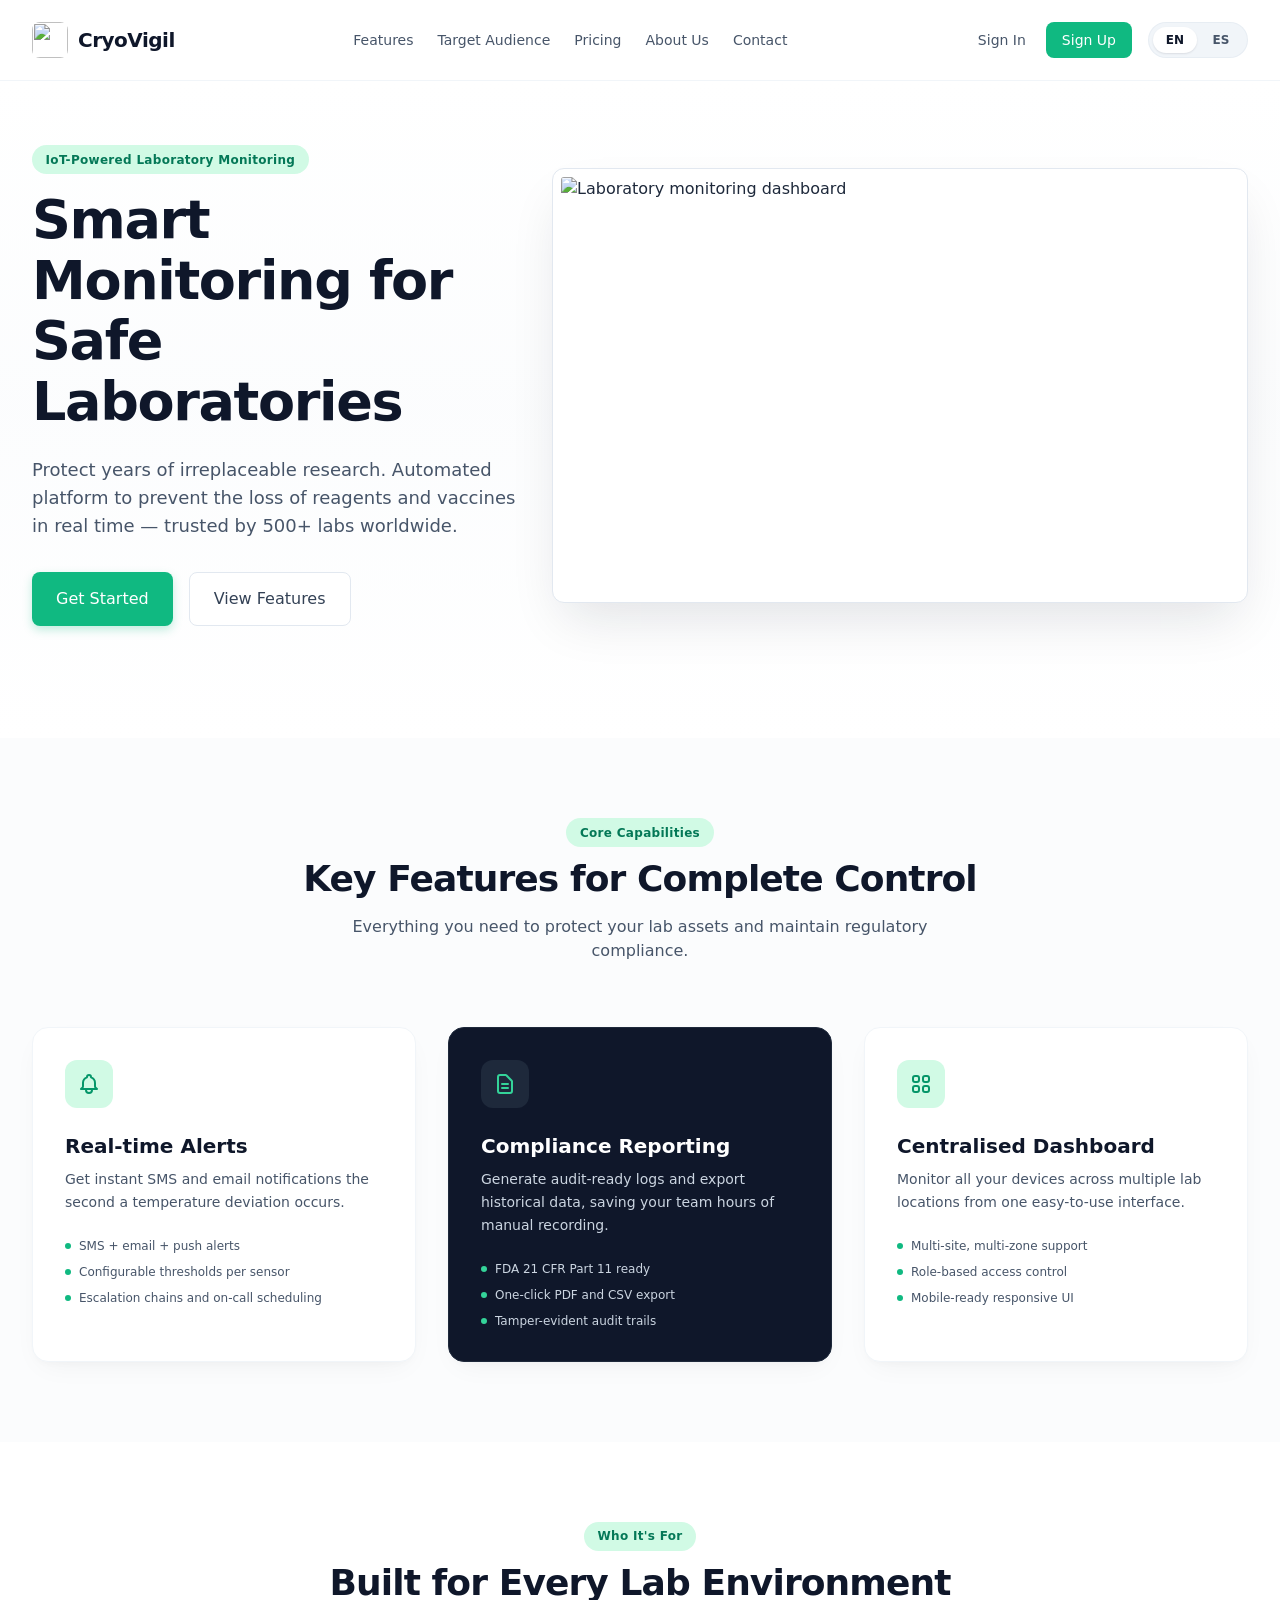
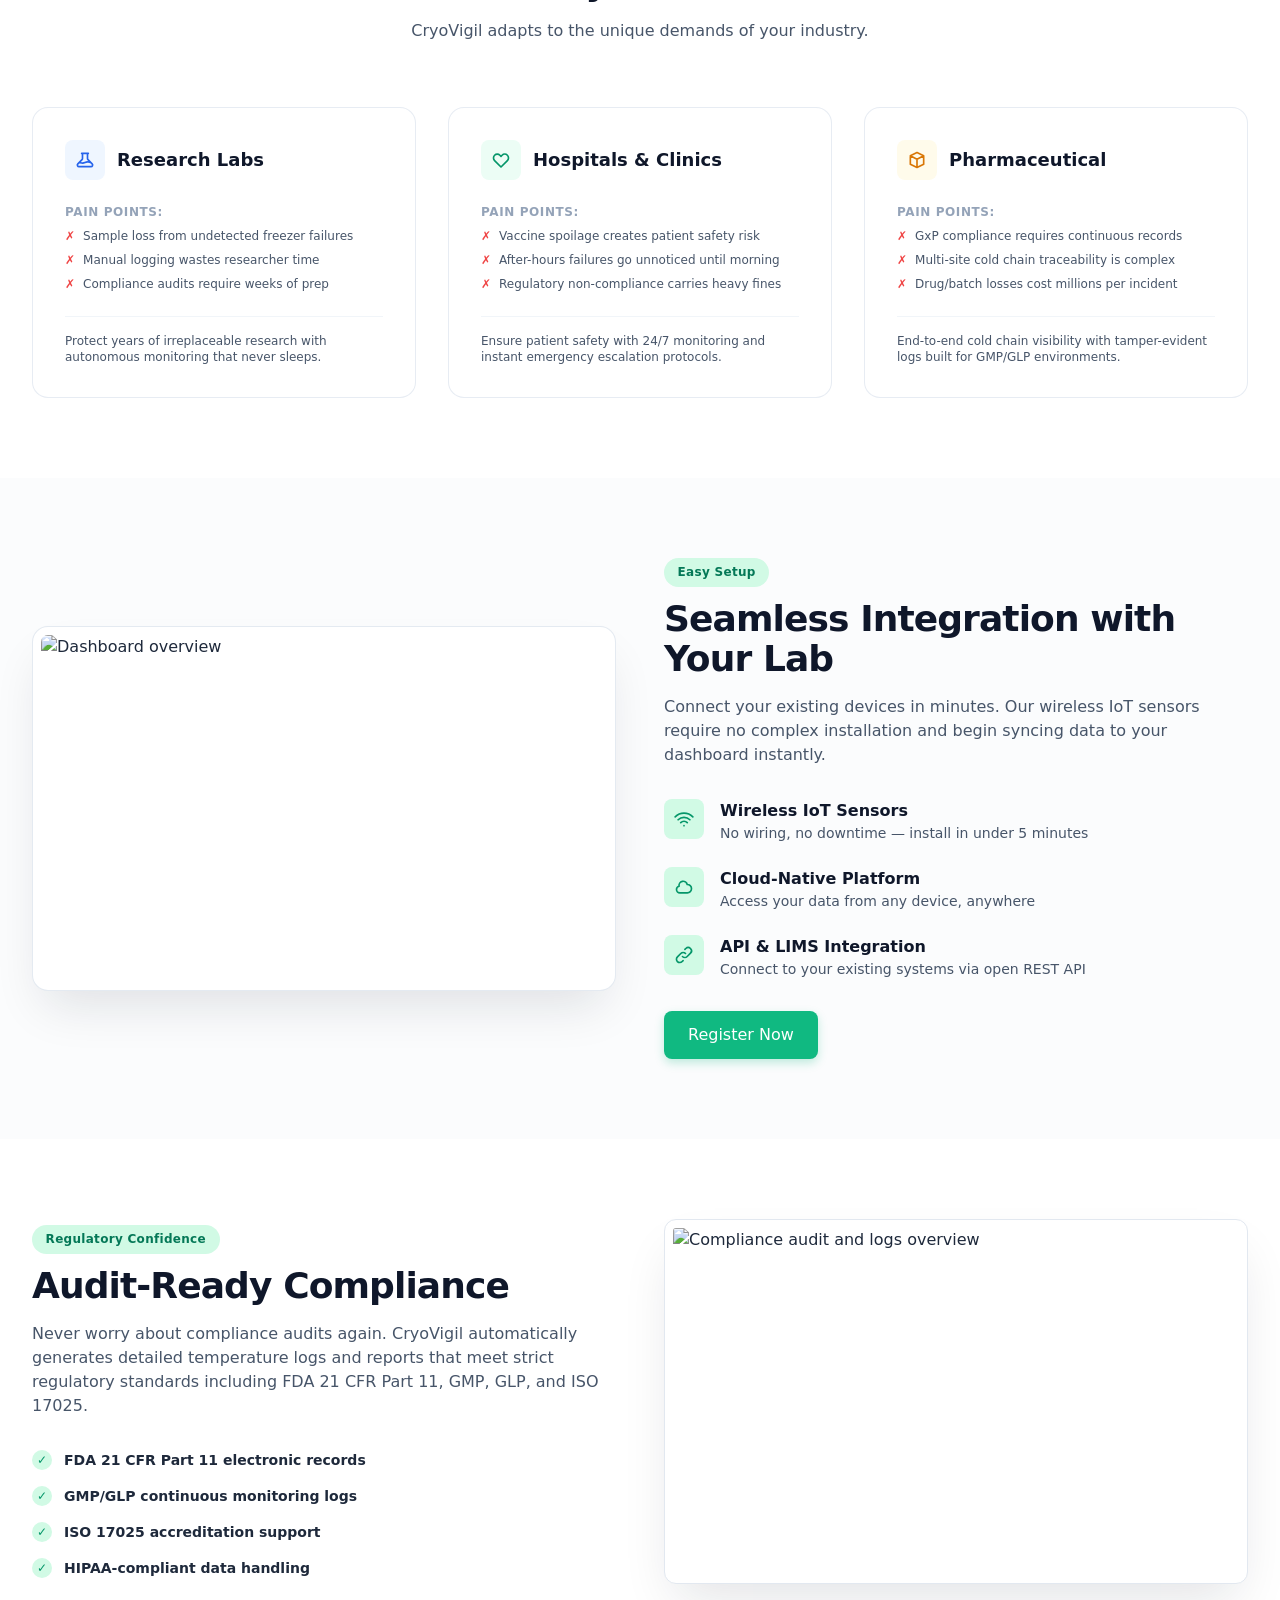
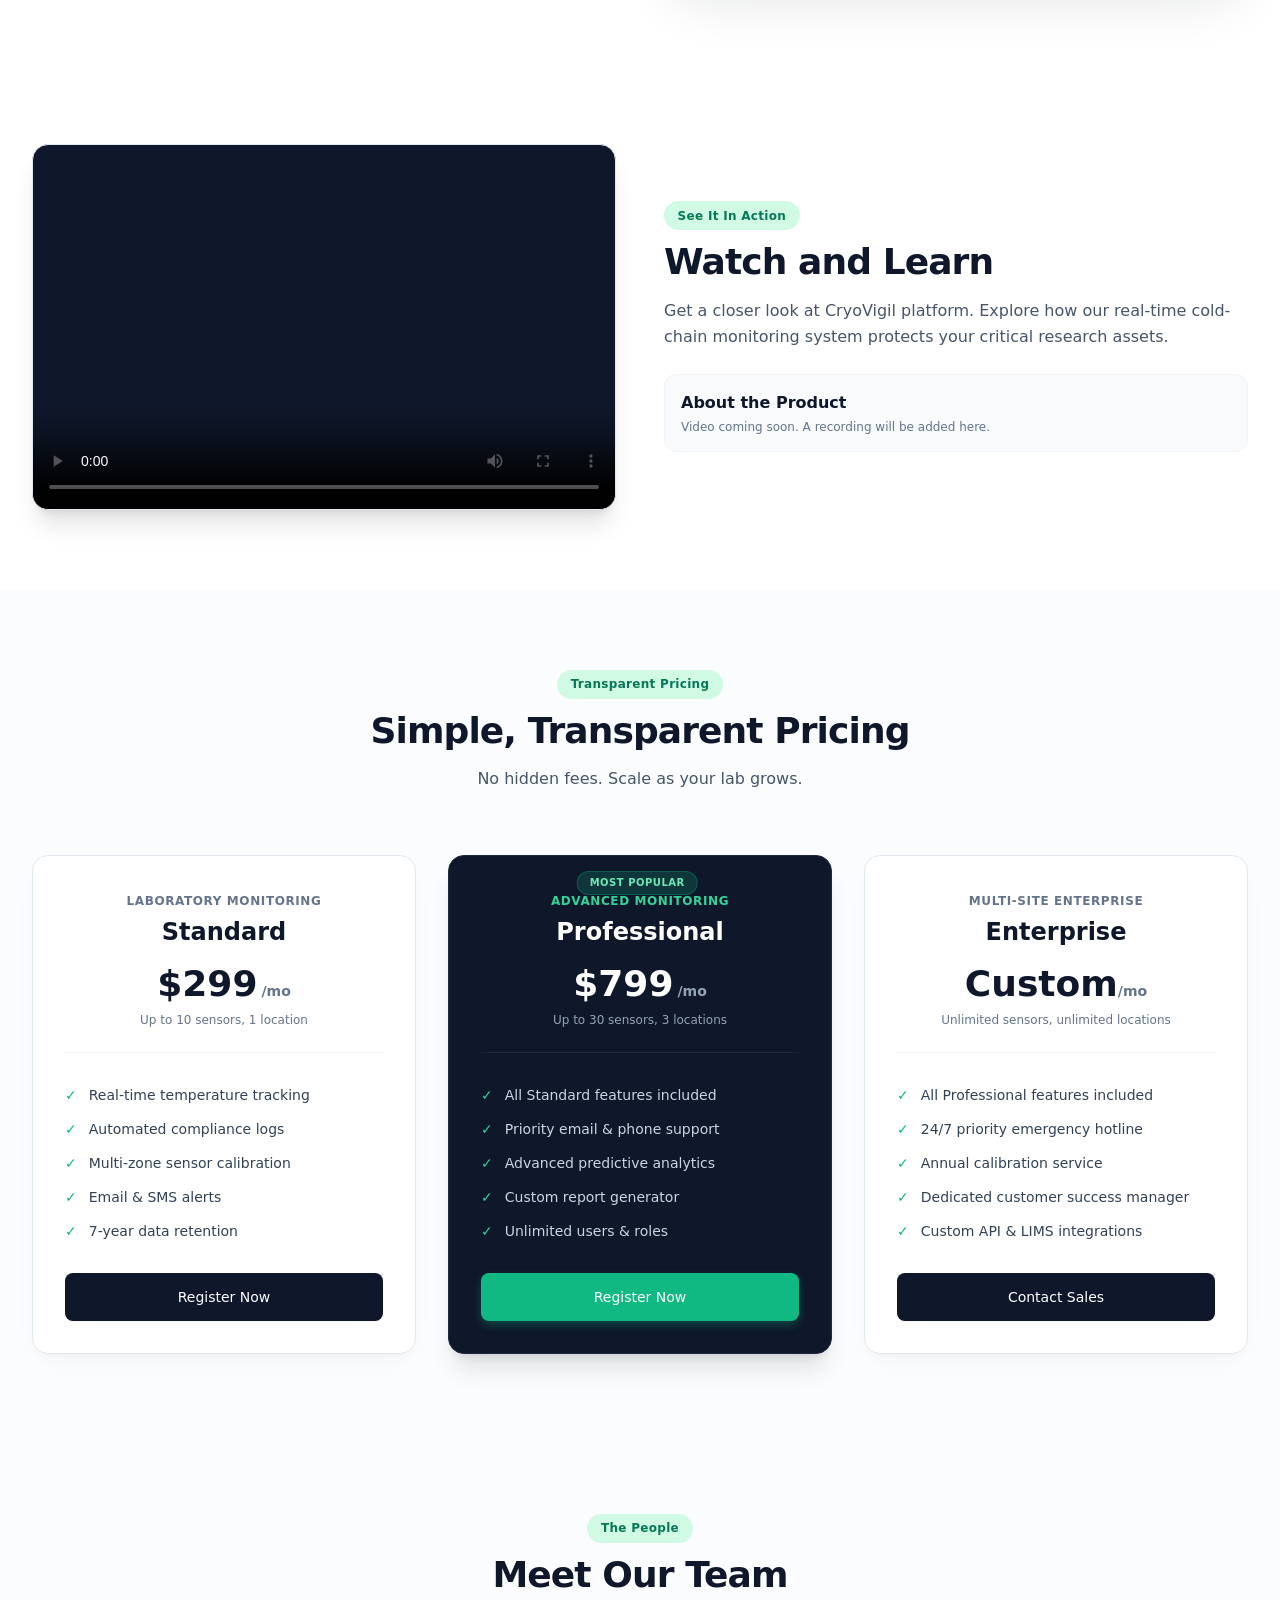
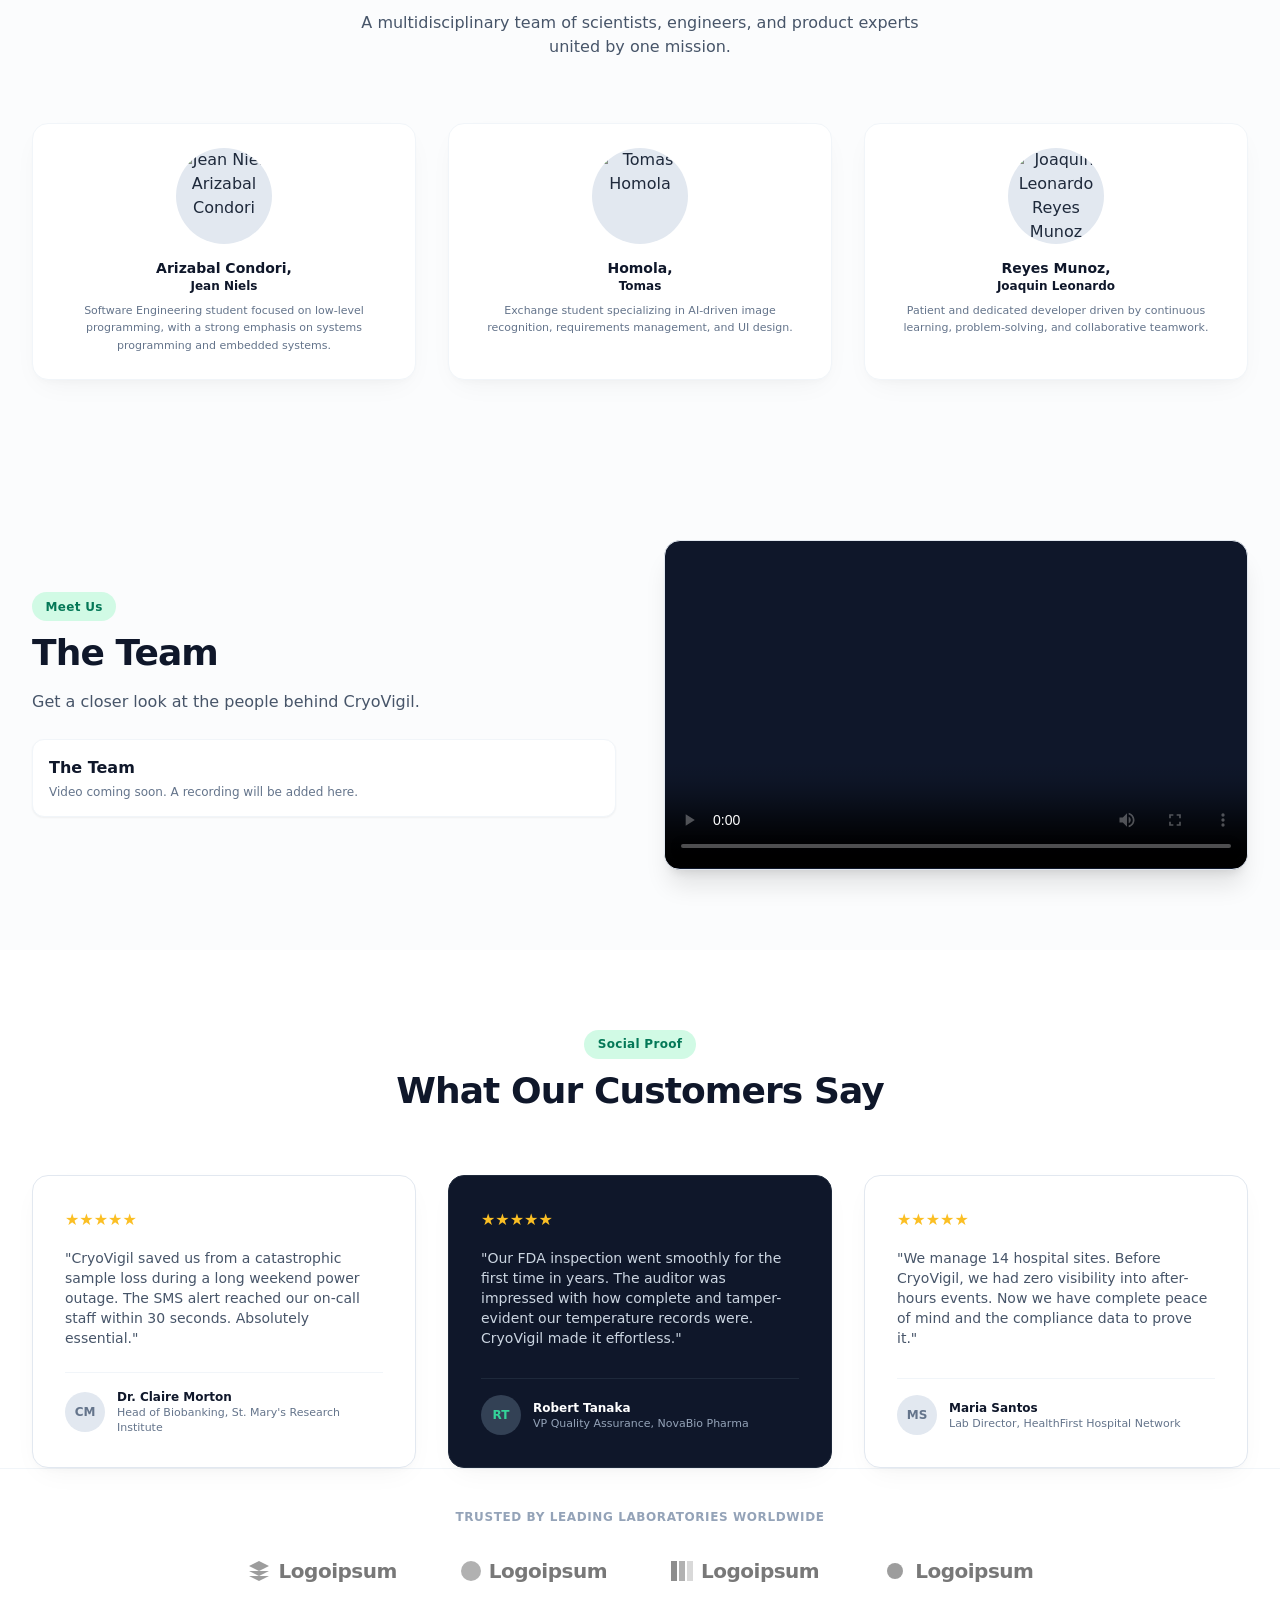
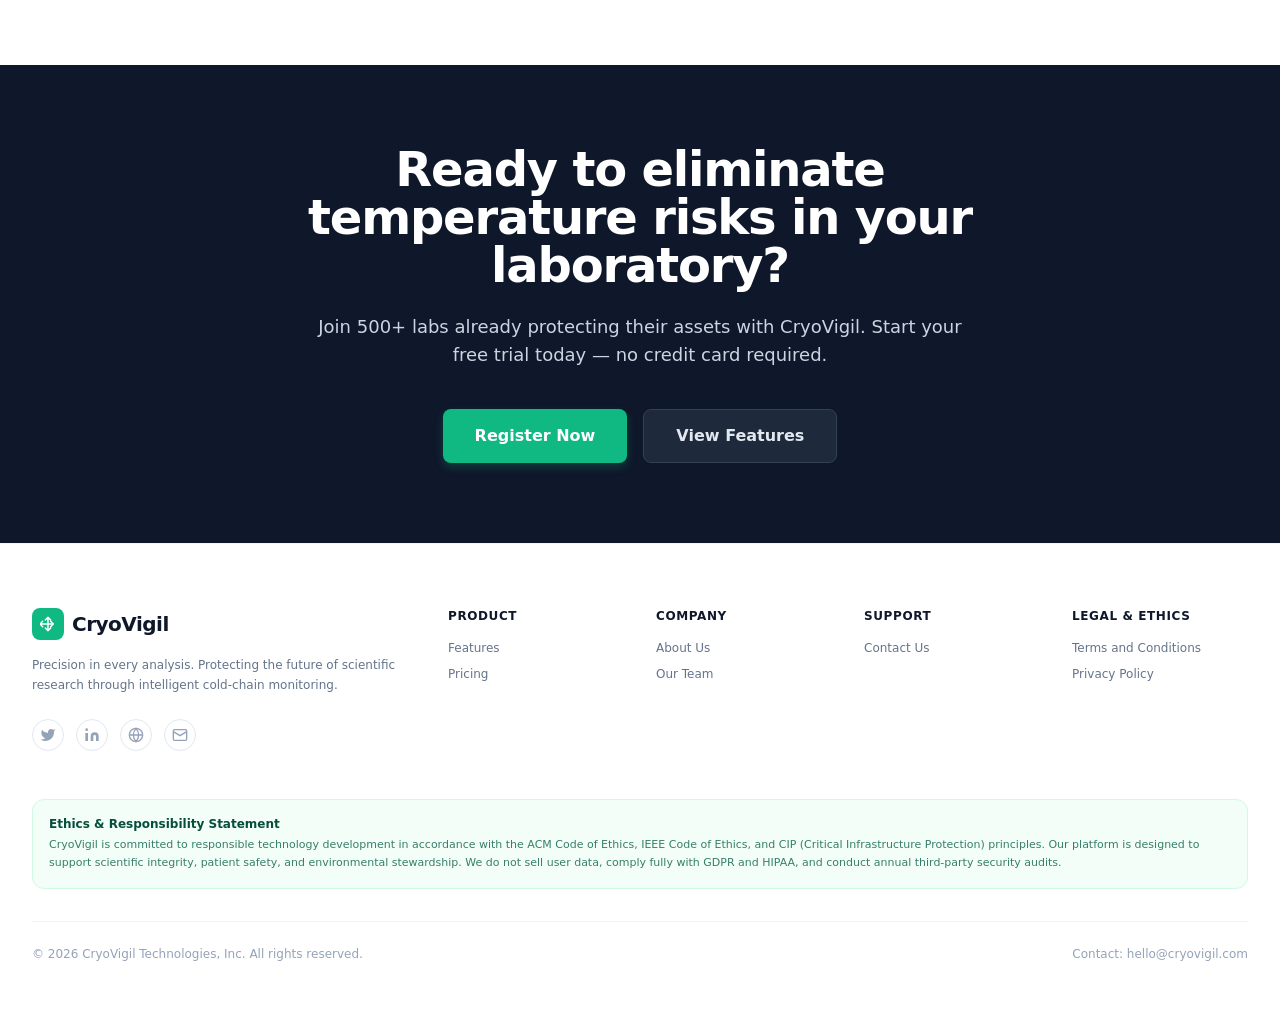
==== index.html @ 52b7f5ee "feat(ui): update sign-in and sign-up links across index, privacy, and terms pages" ====
<!doctype html>
<html lang="en-US">
  <head>
    <meta charset="utf-8" />
    <meta name="viewport" content="width=device-width, initial-scale=1" />
    <meta
      name="description"
      content="Automated platform to prevent the loss of reagents and vaccines in real time. Trusted by 500+ laboratories worldwide."
    />
    <meta
      name="keywords"
      content="laboratory monitoring, cold chain monitoring, vaccine storage, reagent monitoring, temperature alerts, laboratory compliance"
    />
    <meta name="author" content="CryoVigil" />
    <meta property="og:type" content="website" />
    <meta
      property="og:title"
      content="CryoVigil | Smart Monitoring for Safe Laboratories"
    />
    <meta
      property="og:description"
      content="Automated platform to prevent the loss of reagents and vaccines in real time. Trusted by 500+ laboratories worldwide."
    />
    <meta
      property="og:image"
      content="https://raw.githubusercontent.com/TopGlobals/landing-page/main/assets/img/logo_cryovigil.jpeg"
    />
    <meta property="og:locale" content="en_US" />
    <title>CryoVigil | Smart Monitoring for Safe Laboratories</title>
    <link rel="stylesheet" href="css/style.css?v=mobile-carousel-2" />
    <script src="js/translations.js" defer></script>
    <script src="js/main.js" defer></script>
  </head>
  <body class="flex flex-col min-h-screen text-slate-800">
    <!-- BEGIN: MainHeader -->
    <header
      class="sticky top-0 z-50 bg-white/95 backdrop-blur-md border-b border-slate-100 transition-all"
    >
      <div
        class="max-w-7xl mx-auto px-4 sm:px-6 lg:px-8 h-20 flex items-center justify-between"
      >
        <!-- Brand Logo -->
        <a
          aria-label="CryoVigil Home"
          data-i18n-aria-label="nav_logo_aria"
          class="flex items-center gap-2.5 focus:outline-none"
          href="index.html"
        >
          <img
            class="w-9 h-9 rounded-lg object-cover"
            src="assets/img/logo_cryovigil.jpeg"
            alt=""
          />
          <span class="text-xl font-bold tracking-tight text-slate-900"
            >CryoVigil</span
          >
        </a>
        <!-- Desktop Navigation Menu -->
        <nav
          class="hidden xl:flex items-center gap-6 text-sm font-medium text-slate-600"
        >
          <a
            class="hover:text-brand-600 transition-colors"
            href="#features"
            data-i18n="nav_features"
            >Features</a
          >
          <a
            class="hover:text-brand-600 transition-colors"
            href="#target-audience"
            data-i18n="nav_target_audience"
            >Target Audience</a
          >
          <a
            class="hover:text-brand-600 transition-colors"
            href="#pricing"
            data-i18n="nav_pricing"
            >Pricing</a
          >
          <a
            class="hover:text-brand-600 transition-colors"
            href="#about-us"
            data-i18n="nav_about_us"
            >About Us</a
          >
          <a
            class="hover:text-brand-600 transition-colors"
            href="#contact"
            data-i18n="nav_contact"
            >Contact</a
          >
        </nav>
        <!-- Language Toggle & CTA -->
        <div class="flex items-center gap-4">
          <div class="hidden md:flex items-center gap-2">
            <a
              class="px-3 py-2 text-sm font-medium text-slate-600 hover:text-brand-600 transition-colors"
              href="https://web-app-tst.web.app/sign-in"
              data-i18n="nav_sign_in"
              >Sign In</a
            >
            <a
              class="inline-flex items-center justify-center px-4 py-2 rounded-lg bg-brand-500 text-white text-sm font-medium hover:bg-brand-600 transition-colors"
              href="https://web-app-tst.web.app/sign-up"
              data-i18n="nav_sign_up"
              >Sign Up</a
            >
          </div>
          <!-- Language Switcher -->
          <div
            aria-label="Choose language"
            data-i18n-aria-label="nav_lang_aria"
            class="language-switcher"
            role="group"
          >
            <button
              aria-pressed="true"
              class="language-option"
              data-language="en_US"
              type="button"
            >
              EN
            </button>
            <button
              aria-pressed="false"
              class="language-option"
              data-language="es_419"
              type="button"
            >
              ES
            </button>
          </div>
          <!-- Mobile Menu Trigger -->
          <button
            aria-label="Open navigation"
            aria-controls="mobile-menu"
            aria-expanded="false"
            class="xl:hidden p-2 text-slate-600 hover:text-slate-900 focus:outline-none"
            id="mobile-menu-btn"
            type="button"
          >
            <svg
              class="w-6 h-6"
              fill="none"
              stroke="currentColor"
              viewbox="0 0 24 24"
            >
              <path
                d="M4 6h16M4 12h16M4 18h16"
                stroke-linecap="round"
                stroke-linejoin="round"
                stroke-width="2"
              ></path>
            </svg>
          </button>
        </div>
      </div>
      <!-- Mobile Dropdown Navigation -->
      <div
        class="hidden xl:hidden border-b border-slate-200 bg-white px-4 pt-2 pb-6 space-y-3"
        id="mobile-menu"
      >
        <a
          class="block py-2 text-slate-600 font-medium"
          href="#features"
          data-i18n="nav_features"
          >Features</a
        >
        <a
          class="block py-2 text-slate-600 font-medium"
          href="#target-audience"
          data-i18n="nav_target_audience"
          >Target Audience</a
        >
        <a
          class="block py-2 text-slate-600 font-medium"
          href="#pricing"
          data-i18n="nav_pricing"
          >Pricing</a
        >
        <a
          class="block py-2 text-slate-600 font-medium"
          href="#about-us"
          data-i18n="nav_about_us"
          >About Us</a
        >
        <a
          class="block py-2 text-slate-600 font-medium"
          href="#contact"
          data-i18n="nav_contact"
          >Contact</a
        >
        <div class="flex gap-3 border-t border-slate-100 pt-4">
          <a
            class="flex-1 text-center py-2 rounded-lg border border-slate-200 text-slate-700 font-medium"
            href="https://web-app-tst.web.app/sign-in"
            data-i18n="nav_sign_in"
            >Sign In</a
          >
          <a
            class="flex-1 text-center py-2 rounded-lg bg-brand-500 text-white font-medium"
            href="https://web-app-tst.web.app/sign-up"
            data-i18n="nav_sign_up"
            >Sign Up</a
          >
        </div>
      </div>
    </header>
    <!-- END: MainHeader -->
    <main class="flex-grow">
      <!-- BEGIN: HeroSection -->
      <section
        class="pt-12 pb-20 lg:pt-16 lg:pb-28 overflow-hidden bg-gradient-to-b from-white via-slate-50/50 to-white"
        data-purpose="hero-section"
      >
        <div class="max-w-7xl mx-auto px-4 sm:px-6 lg:px-8">
          <div
            class="grid grid-cols-1 lg:grid-cols-12 gap-12 lg:gap-8 items-center"
          >
            <!-- Hero Text Content -->
            <div class="lg:col-span-5 text-left">
              <div class="inline-block mb-4">
                <span class="badge-pill" data-i18n="hero_badge"
                  >IoT-Powered Laboratory Monitoring</span
                >
              </div>
              <h1
                class="text-4xl sm:text-5xl lg:text-[54px] font-extrabold text-slate-900 tracking-tight leading-[1.12] mb-6"
                data-i18n="hero_title"
              >
                Smart Monitoring for Safe Laboratories
              </h1>
              <p
                class="text-base sm:text-lg text-slate-600 mb-8 max-w-lg leading-relaxed"
                data-i18n="hero_description"
              >
                Protect years of irreplaceable research. Automated platform to prevent the loss of reagents and vaccines in real time
                — trusted by 500+ labs worldwide.
              </p>
              <div class="flex flex-col sm:flex-row gap-4">
                <a
                  class="inline-flex justify-center items-center px-6 py-3.5 rounded-lg bg-brand-500 text-white font-medium hover:bg-brand-600 transition-colors shadow-sm shadow-brand-500/25"
                  href="https://web-app-tst.web.app"
                  data-i18n="hero_cta_explore"
                >
                  Get Started
                </a>
                <a
                  class="inline-flex justify-center items-center px-6 py-3.5 rounded-lg border border-slate-200 bg-white text-slate-700 font-medium hover:bg-slate-50 transition-colors"
                  href="#features"
                  data-i18n="hero_cta_features"
                  >View Features</a
                >
              </div>
            </div>
            <!-- Hero UI Mockup Illustration -->
            <div class="lg:col-span-7 relative">
              <img
                src="assets/img/lab_details.jpeg"
                alt="Laboratory monitoring dashboard"
                data-i18n-alt="hero_img_alt"
                class="content-visual w-full max-w-[760px] rounded-xl border border-slate-200 bg-white p-2 shadow-mockup"
              />
            </div>
            </div>
          </div>
      </section>
      <!-- END: HeroSection -->
      <!-- BEGIN: CoreCapabilitiesSection -->
      <section
        class="py-20 bg-slate-50/50 mobile-carousel-section"
        data-purpose="core-capabilities"
        id="features"
      >
        <div class="max-w-7xl mx-auto px-4 sm:px-6 lg:px-8 text-center">
          <span class="badge-pill mb-3" data-i18n="features_badge"
            >Core Capabilities</span
          >
          <h2
            class="text-3xl sm:text-4xl font-bold text-slate-900 tracking-tight mb-4"
            data-i18n="features_title"
          >
            Key Features for Complete Control
          </h2>
          <p
            class="text-slate-600 max-w-2xl mx-auto mb-16 text-sm sm:text-base mobile-section-intro"
            data-i18n="features_subtitle"
          >
            Everything you need to protect your lab assets and maintain
            regulatory compliance.
          </p>
          <p
            class="mobile-swipe-hint"
            data-i18n="features_swipe"
            data-i18n-html="true"
          >
            Swipe to explore <span aria-hidden="true">→</span>
          </p>
          <!-- Feature Cards -->
          <div
            aria-label="Key features"
            class="grid grid-cols-1 md:grid-cols-3 gap-8 text-left mobile-carousel"
            role="region"
            tabindex="0"
          >
            <!-- Feature 1: Real-time Alerts -->
            <div
              class="bg-white p-8 rounded-2xl border border-slate-100 shadow-soft hover:shadow-md transition-shadow"
            >
              <div
                class="w-12 h-12 rounded-xl bg-brand-100 flex items-center justify-center text-brand-600 mb-6"
              >
                <svg
                  class="w-6 h-6"
                  fill="none"
                  stroke="currentColor"
                  stroke-width="2"
                  viewbox="0 0 24 24"
                >
                  <path
                    d="M15 17h5l-1.405-1.405A2.032 2.032 0 0118 14.158V11a6.002 6.002 0 00-4-5.659V5a2 2 0 10-4 0v.341C7.67 6.165 6 8.388 6 11v3.159c0 .538-.214 1.055-.595 1.436L4 17h5m6 0v1a3 3 0 11-6 0v-1m6 0H9"
                    stroke-linecap="round"
                    stroke-linejoin="round"
                  ></path>
                </svg>
              </div>
              <h3
                class="text-xl font-bold text-slate-900 mb-2"
                data-i18n="features_card1_title"
              >
                Real-time Alerts
              </h3>
              <p
                class="text-slate-600 text-sm leading-relaxed mb-6"
                data-i18n="features_card1_desc"
              >
                Get instant SMS and email notifications the second a temperature
                deviation occurs.
              </p>
              <ul class="space-y-2.5 text-xs text-slate-600 font-medium">
                <li class="flex items-center gap-2">
                  <span class="w-1.5 h-1.5 rounded-full bg-brand-500"></span>
                  <span data-i18n="features_card1_item1"
                    >SMS + email + push alerts</span
                  >
                </li>
                <li class="flex items-center gap-2">
                  <span class="w-1.5 h-1.5 rounded-full bg-brand-500"></span>
                  <span data-i18n="features_card1_item2"
                    >Configurable thresholds per sensor</span
                  >
                </li>
                <li class="flex items-center gap-2">
                  <span class="w-1.5 h-1.5 rounded-full bg-brand-500"></span>
                  <span data-i18n="features_card1_item3"
                    >Escalation chains and on-call scheduling</span
                  >
                </li>
              </ul>
            </div>
            <!-- Feature 2: Compliance Reporting -->
            <div
              class="bg-navy-900 text-white p-8 rounded-2xl border border-navy-800 shadow-soft relative overflow-hidden"
            >
              <div
                class="w-12 h-12 rounded-xl bg-slate-800 text-brand-400 flex items-center justify-center mb-6"
              >
                <svg
                  class="w-6 h-6"
                  fill="none"
                  stroke="currentColor"
                  stroke-width="2"
                  viewbox="0 0 24 24"
                >
                  <path
                    d="M9 12h6m-6 4h6m2 5H7a2 2 0 01-2-2V5a2 2 0 012-2h5.586a1 1 0 01.707.293l5.414 5.414a1 1 0 01.293.707V19a2 2 0 01-2 2z"
                    stroke-linecap="round"
                    stroke-linejoin="round"
                  ></path>
                </svg>
              </div>
              <h3
                class="text-xl font-bold mb-2"
                data-i18n="features_card2_title"
              >
                Compliance Reporting
              </h3>
              <p
                class="text-slate-300 text-sm leading-relaxed mb-6"
                data-i18n="features_card2_desc"
              >
                Generate audit-ready logs and export historical data, saving
                your team hours of manual recording.
              </p>
              <ul class="space-y-2.5 text-xs text-slate-300 font-medium">
                <li class="flex items-center gap-2">
                  <span class="w-1.5 h-1.5 rounded-full bg-brand-400"></span>
                  <span data-i18n="features_card2_item1"
                    >FDA 21 CFR Part 11 ready</span
                  >
                </li>
                <li class="flex items-center gap-2">
                  <span class="w-1.5 h-1.5 rounded-full bg-brand-400"></span>
                  <span data-i18n="features_card2_item2"
                    >One-click PDF and CSV export</span
                  >
                </li>
                <li class="flex items-center gap-2">
                  <span class="w-1.5 h-1.5 rounded-full bg-brand-400"></span>
                  <span data-i18n="features_card2_item3"
                    >Tamper-evident audit trails</span
                  >
                </li>
              </ul>
            </div>
            <!-- Feature 3: Centralised Dashboard -->
            <div
              class="bg-white p-8 rounded-2xl border border-slate-100 shadow-soft hover:shadow-md transition-shadow"
            >
              <div
                class="w-12 h-12 rounded-xl bg-brand-100 flex items-center justify-center text-brand-600 mb-6"
              >
                <svg
                  class="w-6 h-6"
                  fill="none"
                  stroke="currentColor"
                  stroke-width="2"
                  viewbox="0 0 24 24"
                >
                  <path
                    d="M4 6a2 2 0 012-2h2a2 2 0 012 2v2a2 2 0 01-2 2H6a2 2 0 01-2-2V6zM14 6a2 2 0 012-2h2a2 2 0 012 2v2a2 2 0 01-2 2h-2a2 2 0 01-2-2V6zM4 16a2 2 0 012-2h2a2 2 0 012 2v2a2 2 0 01-2 2H6a2 2 0 01-2-2v-2zM14 16a2 2 0 012-2h2a2 2 0 012 2v2a2 2 0 01-2 2h-2a2 2 0 01-2-2v-2z"
                    stroke-linecap="round"
                    stroke-linejoin="round"
                  ></path>
                </svg>
              </div>
              <h3
                class="text-xl font-bold text-slate-900 mb-2"
                data-i18n="features_card3_title"
              >
                Centralised Dashboard
              </h3>
              <p
                class="text-slate-600 text-sm leading-relaxed mb-6"
                data-i18n="features_card3_desc"
              >
                Monitor all your devices across multiple lab locations from one
                easy-to-use interface.
              </p>
              <ul class="space-y-2.5 text-xs text-slate-600 font-medium">
                <li class="flex items-center gap-2">
                  <span class="w-1.5 h-1.5 rounded-full bg-brand-500"></span>
                  <span data-i18n="features_card3_item1"
                    >Multi-site, multi-zone support</span
                  >
                </li>
                <li class="flex items-center gap-2">
                  <span class="w-1.5 h-1.5 rounded-full bg-brand-500"></span>
                  <span data-i18n="features_card3_item2"
                    >Role-based access control</span
                  >
                </li>
                <li class="flex items-center gap-2">
                  <span class="w-1.5 h-1.5 rounded-full bg-brand-500"></span>
                  <span data-i18n="features_card3_item3"
                    >Mobile-ready responsive UI</span
                  >
                </li>
              </ul>
            </div>
          </div>
        </div>
      </section>
      <!-- END: CoreCapabilitiesSection -->
      <!-- BEGIN: LabEnvironmentSection -->
      <section
        class="py-20 bg-white mobile-carousel-section"
        data-purpose="lab-environments"
        id="target-audience"
      >
        <div class="max-w-7xl mx-auto px-4 sm:px-6 lg:px-8 text-center">
          <span class="badge-pill mb-3" data-i18n="audience_badge"
            >Who It's For</span
          >
          <h2
            class="text-3xl sm:text-4xl font-bold text-slate-900 tracking-tight mb-4"
            data-i18n="audience_title"
          >
            Built for Every Lab Environment
          </h2>
          <p
            class="text-slate-600 max-w-xl mx-auto mb-16 text-sm sm:text-base mobile-section-intro"
            data-i18n="audience_subtitle"
          >
            CryoVigil adapts to the unique demands of your industry.
          </p>
          <p
            class="mobile-swipe-hint"
            data-i18n="audience_swipe"
            data-i18n-html="true"
          >
            Swipe to explore <span aria-hidden="true">→</span>
          </p>
          <!-- Segment Cards -->
          <div
            aria-label="Laboratory types"
            class="grid grid-cols-1 md:grid-cols-3 gap-8 text-left mobile-carousel"
            role="region"
            tabindex="0"
          >
            <!-- Environment 1: Research Labs -->
            <div
              class="p-8 rounded-2xl border border-slate-200/80 bg-white hover:border-brand-400 transition-colors"
            >
              <div class="flex items-center gap-3 mb-6">
                <div
                  class="w-10 h-10 rounded-lg bg-blue-50 text-blue-600 flex items-center justify-center"
                >
                  <svg
                    class="w-5 h-5"
                    fill="none"
                    stroke="currentColor"
                    stroke-width="2"
                    viewbox="0 0 24 24"
                  >
                    <path
                      d="M19.428 15.428a2 2 0 00-1.022-.547l-2.387-.477a6 6 0 00-3.86.517l-.318.158a6 6 0 01-3.86.517L6.05 15.21a2 2 0 00-1.806.547M8 4h8l-1 1v5.172a2 2 0 00.586 1.414l5 5c1.26 1.26.367 3.414-1.415 3.414H4.828c-1.782 0-2.674-2.154-1.414-3.414l5-5A2 2 0 009 10.172V5L8 4z"
                      stroke-linecap="round"
                      stroke-linejoin="round"
                    ></path>
                  </svg>
                </div>
                <h3
                  class="text-lg font-bold text-slate-900"
                  data-i18n="audience_card1_title"
                >
                  Research Labs
                </h3>
              </div>
              <p
                class="text-xs font-semibold uppercase text-slate-400 tracking-wider mb-2"
                data-i18n="audience_card1_pain_label"
              >
                Pain Points:
              </p>
              <ul class="space-y-2 mb-6 text-xs text-slate-600">
                <li class="flex items-start gap-2">
                  <span class="text-red-500 font-bold">✗</span>
                  <span data-i18n="audience_card1_pain1"
                    >Sample loss from undetected freezer failures</span
                  >
                </li>
                <li class="flex items-start gap-2">
                  <span class="text-red-500 font-bold">✗</span>
                  <span data-i18n="audience_card1_pain2"
                    >Manual logging wastes researcher time</span
                  >
                </li>
                <li class="flex items-start gap-2">
                  <span class="text-red-500 font-bold">✗</span>
                  <span data-i18n="audience_card1_pain3"
                    >Compliance audits require weeks of prep</span
                  >
                </li>
              </ul>
              <div
                class="pt-4 border-t border-slate-100 text-xs text-slate-600 font-medium"
                data-i18n="audience_card1_footer"
              >
                Protect years of irreplaceable research with autonomous
                monitoring that never sleeps.
              </div>
            </div>
            <!-- Environment 2: Hospitals & Clinics -->
            <div
              class="p-8 rounded-2xl border border-slate-200/80 bg-white hover:border-brand-400 transition-colors"
            >
              <div class="flex items-center gap-3 mb-6">
                <div
                  class="w-10 h-10 rounded-lg bg-emerald-50 text-emerald-600 flex items-center justify-center"
                >
                  <svg
                    class="w-5 h-5"
                    fill="none"
                    stroke="currentColor"
                    stroke-width="2"
                    viewbox="0 0 24 24"
                  >
                    <path
                      d="M4.318 6.318a4.5 4.5 0 000 6.364L12 20.364l7.682-7.682a4.5 4.5 0 00-6.364-6.364L12 7.636l-1.318-1.318a4.5 4.5 0 00-6.364 0z"
                      stroke-linecap="round"
                      stroke-linejoin="round"
                    ></path>
                  </svg>
                </div>
                <h3
                  class="text-lg font-bold text-slate-900"
                  data-i18n="audience_card2_title"
                >
                  Hospitals &amp; Clinics
                </h3>
              </div>
              <p
                class="text-xs font-semibold uppercase text-slate-400 tracking-wider mb-2"
                data-i18n="audience_card2_pain_label"
              >
                Pain Points:
              </p>
              <ul class="space-y-2 mb-6 text-xs text-slate-600">
                <li class="flex items-start gap-2">
                  <span class="text-red-500 font-bold">✗</span>
                  <span data-i18n="audience_card2_pain1"
                    >Vaccine spoilage creates patient safety risk</span
                  >
                </li>
                <li class="flex items-start gap-2">
                  <span class="text-red-500 font-bold">✗</span>
                  <span data-i18n="audience_card2_pain2"
                    >After-hours failures go unnoticed until morning</span
                  >
                </li>
                <li class="flex items-start gap-2">
                  <span class="text-red-500 font-bold">✗</span>
                  <span data-i18n="audience_card2_pain3"
                    >Regulatory non-compliance carries heavy fines</span
                  >
                </li>
              </ul>
              <div
                class="pt-4 border-t border-slate-100 text-xs text-slate-600 font-medium"
                data-i18n="audience_card2_footer"
              >
                Ensure patient safety with 24/7 monitoring and instant emergency
                escalation protocols.
              </div>
            </div>
            <!-- Environment 3: Pharmaceutical -->
            <div
              class="p-8 rounded-2xl border border-slate-200/80 bg-white hover:border-brand-400 transition-colors"
            >
              <div class="flex items-center gap-3 mb-6">
                <div
                  class="w-10 h-10 rounded-lg bg-amber-50 text-amber-600 flex items-center justify-center"
                >
                  <svg
                    class="w-5 h-5"
                    fill="none"
                    stroke="currentColor"
                    stroke-width="2"
                    viewbox="0 0 24 24"
                  >
                    <path
                      d="M20 7l-8-4-8 4m16 0l-8 4m8-4v10l-8 4m0-10L4 7m8 4v10M4 7v10l8 4"
                      stroke-linecap="round"
                      stroke-linejoin="round"
                    ></path>
                  </svg>
                </div>
                <h3
                  class="text-lg font-bold text-slate-900"
                  data-i18n="audience_card3_title"
                >
                  Pharmaceutical
                </h3>
              </div>
              <p
                class="text-xs font-semibold uppercase text-slate-400 tracking-wider mb-2"
                data-i18n="audience_card3_pain_label"
              >
                Pain Points:
              </p>
              <ul class="space-y-2 mb-6 text-xs text-slate-600">
                <li class="flex items-start gap-2">
                  <span class="text-red-500 font-bold">✗</span>
                  <span data-i18n="audience_card3_pain1"
                    >GxP compliance requires continuous records</span
                  >
                </li>
                <li class="flex items-start gap-2">
                  <span class="text-red-500 font-bold">✗</span>
                  <span data-i18n="audience_card3_pain2"
                    >Multi-site cold chain traceability is complex</span
                  >
                </li>
                <li class="flex items-start gap-2">
                  <span class="text-red-500 font-bold">✗</span>
                  <span data-i18n="audience_card3_pain3"
                    >Drug/batch losses cost millions per incident</span
                  >
                </li>
              </ul>
              <div
                class="pt-4 border-t border-slate-100 text-xs text-slate-600 font-medium"
                data-i18n="audience_card3_footer"
              >
                End-to-end cold chain visibility with tamper-evident logs built
                for GMP/GLP environments.
              </div>
            </div>
          </div>
        </div>
      </section>
      <!-- END: LabEnvironmentSection -->
      <!-- BEGIN: IntegrationSection -->
      <section
        class="py-20 bg-slate-50/50 overflow-hidden"
        data-purpose="integration-overview"
      >
        <div class="max-w-7xl mx-auto px-4 sm:px-6 lg:px-8">
          <div class="grid grid-cols-1 lg:grid-cols-12 gap-12 items-center">
            <!-- Dashboard Overview Image -->
            <div class="lg:col-span-6">
              <img
                src="assets/img/dashboard_overview.jpeg"
                alt="Dashboard overview"
                data-i18n-alt="integration_img_alt"
                class="content-visual w-full max-w-[640px] rounded-2xl border border-slate-200/90 bg-white p-2 shadow-mockup"
              />
            </div>
            <!-- Feature Description Points -->
            <div class="lg:col-span-6">
              <span class="badge-pill mb-3" data-i18n="integration_badge"
                >Easy Setup</span
              >
              <h2
                class="text-3xl sm:text-4xl font-bold text-slate-900 tracking-tight mb-4"
                data-i18n="integration_title"
              >
                Seamless Integration with Your Lab
              </h2>
              <p
                class="text-slate-600 mb-8 text-sm sm:text-base leading-relaxed"
                data-i18n="integration_description"
              >
                Connect your existing devices in minutes. Our wireless IoT
                sensors require no complex installation and begin syncing data
                to your dashboard instantly.
              </p>
              <div class="space-y-6 mb-8">
                <div class="flex items-start gap-4">
                  <div
                    class="w-10 h-10 rounded-lg bg-brand-100 text-brand-600 flex-shrink-0 flex items-center justify-center"
                  >
                    <svg
                      class="w-5 h-5"
                      fill="none"
                      stroke="currentColor"
                      stroke-width="2"
                      viewbox="0 0 24 24"
                    >
                      <path
                        d="M8.111 16.404a5.5 5.5 0 017.778 0M12 20h.01m-7.08-7.071c3.904-3.905 10.236-3.905 14.141 0M1.394 9.393c5.857-5.857 15.355-5.857 21.213 0"
                        stroke-linecap="round"
                        stroke-linejoin="round"
                      ></path>
                    </svg>
                  </div>
                  <div>
                    <h3
                      class="text-base font-bold text-slate-900"
                      data-i18n="integration_item1_title"
                    >
                      Wireless IoT Sensors
                    </h3>
                    <p
                      class="text-xs sm:text-sm text-slate-600"
                      data-i18n="integration_item1_desc"
                    >
                      No wiring, no downtime — install in under 5 minutes
                    </p>
                  </div>
                </div>
                <div class="flex items-start gap-4">
                  <div
                    class="w-10 h-10 rounded-lg bg-brand-100 text-brand-600 flex-shrink-0 flex items-center justify-center"
                  >
                    <svg
                      class="w-5 h-5"
                      fill="none"
                      stroke="currentColor"
                      stroke-width="2"
                      viewbox="0 0 24 24"
                    >
                      <path
                        d="M3 15a4 4 0 004 4h9a5 5 0 10-.1-9.999 5.002 5.002 0 00-9.78 2.096A4.001 4.001 0 003 15z"
                        stroke-linecap="round"
                        stroke-linejoin="round"
                      ></path>
                    </svg>
                  </div>
                  <div>
                    <h3
                      class="text-base font-bold text-slate-900"
                      data-i18n="integration_item2_title"
                    >
                      Cloud-Native Platform
                    </h3>
                    <p
                      class="text-xs sm:text-sm text-slate-600"
                      data-i18n="integration_item2_desc"
                    >
                      Access your data from any device, anywhere
                    </p>
                  </div>
                </div>
                <div class="flex items-start gap-4">
                  <div
                    class="w-10 h-10 rounded-lg bg-brand-100 text-brand-600 flex-shrink-0 flex items-center justify-center"
                  >
                    <svg
                      class="w-5 h-5"
                      fill="none"
                      stroke="currentColor"
                      stroke-width="2"
                      viewbox="0 0 24 24"
                    >
                      <path
                        d="M13.828 10.172a4 4 0 00-5.656 0l-4 4a4 4 0 105.656 5.656l1.102-1.101m-.758-4.899a4 4 0 005.656 0l4-4a4 4 0 00-5.656-5.656l-1.1 1.1"
                        stroke-linecap="round"
                        stroke-linejoin="round"
                      ></path>
                    </svg>
                  </div>
                  <div>
                    <h3
                      class="text-base font-bold text-slate-900"
                      data-i18n="integration_item3_title"
                    >
                      API &amp; LIMS Integration
                    </h3>
                    <p
                      class="text-xs sm:text-sm text-slate-600"
                      data-i18n="integration_item3_desc"
                    >
                      Connect to your existing systems via open REST API
                    </p>
                  </div>
                </div>
              </div>
              <a
                class="inline-flex justify-center items-center px-6 py-3 rounded-lg bg-brand-500 text-white font-medium hover:bg-brand-600 transition-colors shadow-sm shadow-brand-500/25"
                href="https://web-app-tst.web.app"
                data-i18n="integration_cta"
              >
                Register Now
              </a>
            </div>
          </div>
        </div>
      </section>
      <!-- END: IntegrationSection -->
      <!-- BEGIN: ComplianceSection -->
      <section class="py-20 bg-white" data-purpose="audit-compliance">
        <div class="max-w-7xl mx-auto px-4 sm:px-6 lg:px-8">
          <div class="grid grid-cols-1 lg:grid-cols-12 gap-12 items-center">
            <!-- Compliance Left Info -->
            <div class="lg:col-span-6">
              <span class="badge-pill mb-3" data-i18n="compliance_badge"
                >Regulatory Confidence</span
              >
              <h2
                class="text-3xl sm:text-4xl font-bold text-slate-900 tracking-tight mb-4"
                data-i18n="compliance_title"
              >
                Audit-Ready Compliance
              </h2>
              <p
                class="text-slate-600 mb-8 text-sm sm:text-base leading-relaxed"
                data-i18n="compliance_description"
              >
                Never worry about compliance audits again. CryoVigil
                automatically generates detailed temperature logs and reports
                that meet strict regulatory standards including FDA 21 CFR Part
                11, GMP, GLP, and ISO 17025.
              </p>
              <ul class="space-y-4">
                <li class="flex items-center gap-3">
                  <span
                    class="w-5 h-5 rounded-full bg-emerald-100 text-emerald-600 flex items-center justify-center text-xs font-bold"
                    >✓</span
                  >
                  <span
                    class="text-sm font-semibold text-slate-800"
                    data-i18n="compliance_item1"
                    >FDA 21 CFR Part 11 electronic records</span
                  >
                </li>
                <li class="flex items-center gap-3">
                  <span
                    class="w-5 h-5 rounded-full bg-emerald-100 text-emerald-600 flex items-center justify-center text-xs font-bold"
                    >✓</span
                  >
                  <span
                    class="text-sm font-semibold text-slate-800"
                    data-i18n="compliance_item2"
                    >GMP/GLP continuous monitoring logs</span
                  >
                </li>
                <li class="flex items-center gap-3">
                  <span
                    class="w-5 h-5 rounded-full bg-emerald-100 text-emerald-600 flex items-center justify-center text-xs font-bold"
                    >✓</span
                  >
                  <span
                    class="text-sm font-semibold text-slate-800"
                    data-i18n="compliance_item3"
                    >ISO 17025 accreditation support</span
                  >
                </li>
                <li class="flex items-center gap-3">
                  <span
                    class="w-5 h-5 rounded-full bg-emerald-100 text-emerald-600 flex items-center justify-center text-xs font-bold"
                    >✓</span
                  >
                  <span
                    class="text-sm font-semibold text-slate-800"
                    data-i18n="compliance_item4"
                    >HIPAA-compliant data handling</span
                  >
                </li>
              </ul>
            </div>
            <!-- Compliance Audit Image -->
            <div class="lg:col-span-6">
              <img
                src="assets/img/logs_image.png"
                alt="Compliance audit and logs overview"
                data-i18n-alt="compliance_img_alt"
                class="content-visual w-full max-w-[640px] rounded-xl border border-slate-200 bg-white p-2 shadow-mockup"
              />
            </div>
          </div>
        </div>
      </section>
      <!-- END: ComplianceSection -->
      <!-- BEGIN: ProductVideoSection -->
      <section
              class="py-20 bg-white"
              data-purpose="video-demonstrations"
              id="videos"
      >
        <div class="max-w-7xl mx-auto px-4 sm:px-6 lg:px-8">
          <div class="grid grid-cols-1 lg:grid-cols-12 gap-12 items-center">
            <!-- Explanatory text -->
            <div class="lg:col-span-6 text-left order-2 lg:order-2">
              <span class="badge-pill mb-3 inline-block" data-i18n="videos_badge"
              >See It In Action</span
              >
              <h2
                      class="text-3xl sm:text-4xl font-bold text-slate-900 tracking-tight mb-4"
                      data-i18n="videos_title"
              >
                Watch and Learn
              </h2>
              <p
                      class="text-slate-600 mb-6 text-base leading-relaxed"
                      data-i18n="videos_subtitle"
              >
                Get a closer look at CryoVigil platform. Explore how our real-time cold-chain monitoring system protects your critical research assets.
              </p>
              <div class="p-4 rounded-xl bg-slate-50 border border-slate-100">
                <h3
                        class="text-base font-bold text-slate-900 mb-1"
                        data-i18n="videos_card1_title"
                >
                  About the Product
                </h3>
                <p
                        class="text-xs text-slate-500"
                        data-i18n="videos_unavailable"
                >
                  Video coming soon. A recording will be added here.
                </p>
              </div>
            </div>

            <!-- Video -->
            <div class="lg:col-span-6 order-1 lg:order-1">
              <div
                      class="rounded-2xl overflow-hidden border border-slate-200 bg-slate-900 shadow-xl"
              >
                <video
                        class="content-visual w-full object-cover"
                        controls
                        preload="none"
                        poster="assets/img/dashboard_overview.jpeg"
                        aria-label="CryoVigil product video player"
                        data-i18n-aria-label="video_product_aria"
                ></video>
              </div>
            </div>
          </div>
        </div>
      </section>
      <!-- END: ProductVideoSection -->
      <!-- BEGIN: PricingSection -->
      <section
              class="py-20 bg-slate-50/50 mobile-carousel-section"
              data-purpose="pricing-plans"
              id="pricing"
      >
        <div class="max-w-7xl mx-auto px-4 sm:px-6 lg:px-8 text-center">
          <span class="badge-pill mb-3" data-i18n="pricing_badge"
          >Transparent Pricing</span
          >
          <h2
                  class="text-3xl sm:text-4xl font-bold text-slate-900 tracking-tight mb-4"
                  data-i18n="pricing_title"
          >
            Simple, Transparent Pricing
          </h2>
          <p
                  class="text-slate-600 max-w-xl mx-auto mb-16 text-sm sm:text-base mobile-section-intro"
                  data-i18n="pricing_subtitle"
          >
            No hidden fees. Scale as your lab grows.
          </p>
          <p
                  class="mobile-swipe-hint"
                  data-i18n="pricing_swipe"
                  data-i18n-html="true"
          >
            Swipe to compare plans <span aria-hidden="true">→</span>
          </p>
          <!-- Pricing Cards Container (3 columnas) -->
          <div
                  aria-label="Pricing plans"
                  class="grid grid-cols-1 md:grid-cols-3 gap-8 max-w-6xl mx-auto text-left mobile-carousel"
                  role="region"
                  tabindex="0"
          >
            <!-- 1. Standard Plan -->
            <div
                    class="bg-white p-8 rounded-2xl border border-slate-200 shadow-soft flex flex-col justify-between"
            >
              <div>
                <div class="text-center pb-6 border-b border-slate-100">
                  <span
                          class="text-xs font-semibold text-slate-500 uppercase tracking-wider"
                          data-i18n="pricing_plan1_category"
                  >Laboratory Monitoring</span
                  >
                  <h3
                          class="text-2xl font-bold text-slate-900 mt-1 mb-4"
                          data-i18n="pricing_plan1_title"
                  >
                    Standard
                  </h3>
                  <div class="flex items-baseline justify-center gap-1">
                    <span
                      class="text-4xl font-extrabold text-slate-900"
                      data-i18n="pricing_plan1_price"
                    >$299</span
                    >
                    <span
                            class="text-sm font-semibold text-slate-500"
                            data-i18n="pricing_plan1_period"
                    >/mo</span
                    >
                  </div>
                  <p
                          class="text-xs text-slate-500 mt-2"
                          data-i18n="pricing_plan1_subtext"
                  >
                    Up to 10 sensors, 1 location
                  </p>
                </div>
                <ul class="space-y-3.5 my-8 text-xs sm:text-sm text-slate-700">
                  <li class="flex items-center gap-3">
                    <span class="text-emerald-500 font-bold">✓</span>
                    <span data-i18n="pricing_plan1_item1"
                    >Real-time temperature tracking</span
                    >
                  </li>
                  <li class="flex items-center gap-3">
                    <span class="text-emerald-500 font-bold">✓</span>
                    <span data-i18n="pricing_plan1_item2"
                    >Automated compliance logs</span
                    >
                  </li>
                  <li class="flex items-center gap-3">
                    <span class="text-emerald-500 font-bold">✓</span>
                    <span data-i18n="pricing_plan1_item3"
                    >Multi-zone sensor calibration</span
                    >
                  </li>
                  <li class="flex items-center gap-3">
                    <span class="text-emerald-500 font-bold">✓</span>
                    <span data-i18n="pricing_plan1_item4"
                    >Email &amp; SMS alerts</span
                    >
                  </li>
                  <li class="flex items-center gap-3">
                    <span class="text-emerald-500 font-bold">✓</span>
                    <span data-i18n="pricing_plan1_item5"
                    >7-year data retention</span
                    >
                  </li>
                </ul>
              </div>
              <a
                      class="w-full py-3.5 rounded-lg bg-slate-900 hover:bg-slate-800 text-white font-medium text-sm transition-colors shadow-sm text-center"
                      href="https://web-app-tst.web.app/subscribe/standard"
                      data-i18n="pricing_plan1_cta"
              >
                Register Now
              </a>
            </div>

            <!-- 2. Professional Plan (PLAN INTERMEDIO) -->
            <div
                    class="pricing-card-popular bg-navy-900 text-white p-8 rounded-2xl border border-navy-800 shadow-xl flex flex-col justify-between relative overflow-hidden"
            >
              <div class="pricing-badge-wrap">
                <span
                        class="pricing-badge px-3 py-1 rounded-full text-[10px] font-bold bg-brand-500/20 text-brand-300 border border-brand-500/30 tracking-wider uppercase"
                        data-i18n="pricing_plan2_badge"
                >
                  Most Popular
                </span>
              </div>
              <div>
                <div class="text-center pb-6 border-b border-navy-800">
                  <span
                          class="text-xs font-semibold text-brand-400 uppercase tracking-wider"
                          data-i18n="pricing_plan2_category"
                  >Advanced Monitoring</span
                  >
                  <h3
                          class="text-2xl font-bold mt-1 mb-4"
                          data-i18n="pricing_plan2_title"
                  >
                    Professional
                  </h3>
                  <div class="flex items-baseline justify-center gap-1">
                    <span
                      class="text-4xl font-extrabold text-white"
                      data-i18n="pricing_plan2_price"
                    >$799</span>
                    <span
                            class="text-sm font-semibold text-slate-400"
                            data-i18n="pricing_plan2_period"
                    >/mo</span
                    >
                  </div>
                  <p
                          class="text-xs text-slate-400 mt-2"
                          data-i18n="pricing_plan2_subtext"
                  >
                    Up to 30 sensors, 3 locations
                  </p>
                </div>
                <ul class="space-y-3.5 my-8 text-xs sm:text-sm text-slate-300">
                  <li class="flex items-center gap-3">
                    <span class="text-brand-400 font-bold">✓</span>
                    <span data-i18n="pricing_plan2_item1"
                    >All Standard features included</span
                    >
                  </li>
                  <li class="flex items-center gap-3">
                    <span class="text-brand-400 font-bold">✓</span>
                    <span data-i18n="pricing_plan2_item2"
                    >Priority email &amp; phone support</span
                    >
                  </li>
                  <li class="flex items-center gap-3">
                    <span class="text-brand-400 font-bold">✓</span>
                    <span data-i18n="pricing_plan2_item3"
                    >Advanced predictive analytics</span
                    >
                  </li>
                  <li class="flex items-center gap-3">
                    <span class="text-brand-400 font-bold">✓</span>
                    <span data-i18n="pricing_plan2_item4"
                    >Custom report generator</span
                    >
                  </li>
                  <li class="flex items-center gap-3">
                    <span class="text-brand-400 font-bold">✓</span>
                    <span data-i18n="pricing_plan2_item5"
                    >Unlimited users &amp; roles</span
                    >
                  </li>
                </ul>
              </div>
              <a
                      class="w-full py-3.5 rounded-lg bg-brand-500 hover:bg-brand-600 text-white font-medium text-sm transition-colors shadow-sm shadow-brand-500/30 text-center"
                      href="https://web-app-tst.web.app/subscribe/professional"
                      data-i18n="pricing_plan2_cta"
              >
                Register Now
              </a>
            </div>

            <!-- 3. Enterprise Plan -->
            <div
                    class="bg-white p-8 rounded-2xl border border-slate-200 shadow-soft flex flex-col justify-between"
            >
              <div>
                <div class="text-center pb-6 border-b border-slate-100">
                  <span
                          class="text-xs font-semibold text-slate-500 uppercase tracking-wider"
                          data-i18n="pricing_plan3_category"
                  >Multi-site Enterprise</span
                  >
                  <h3
                          class="text-2xl font-bold text-slate-900 mt-1 mb-4"
                          data-i18n="pricing_plan3_title"
                  >
                    Enterprise
                  </h3>
                  <div class="flex items-baseline justify-center">
                    <span
                            class="text-4xl font-extrabold text-slate-900"
                            data-i18n="pricing_plan3_price"
                    >Custom</span
                    >
                    <span
                            class="text-sm font-semibold text-slate-500"
                            data-i18n="pricing_plan3_period"
                    >/mo</span
                    >
                  </div>
                  <p
                          class="text-xs text-slate-500 mt-2"
                          data-i18n="pricing_plan3_subtext"
                  >
                    Unlimited sensors, unlimited locations
                  </p>
                </div>
                <ul class="space-y-3.5 my-8 text-xs sm:text-sm text-slate-700">
                  <li class="flex items-center gap-3">
                    <span class="text-emerald-500 font-bold">✓</span>
                    <span data-i18n="pricing_plan3_item1"
                    >All Professional features included</span
                    >
                  </li>
                  <li class="flex items-center gap-3">
                    <span class="text-emerald-500 font-bold">✓</span>
                    <span data-i18n="pricing_plan3_item2"
                    >24/7 priority emergency hotline</span
                    >
                  </li>
                  <li class="flex items-center gap-3">
                    <span class="text-emerald-500 font-bold">✓</span>
                    <span data-i18n="pricing_plan3_item3"
                    >Annual calibration service</span
                    >
                  </li>
                  <li class="flex items-center gap-3">
                    <span class="text-emerald-500 font-bold">✓</span>
                    <span data-i18n="pricing_plan3_item4"
                    >Dedicated customer success manager</span
                    >
                  </li>
                  <li class="flex items-center gap-3">
                    <span class="text-emerald-500 font-bold">✓</span>
                    <span data-i18n="pricing_plan3_item5"
                    >Custom API &amp; LIMS integrations</span
                    >
                  </li>
                </ul>
              </div>
              <a
                      class="w-full py-3.5 rounded-lg bg-slate-900 hover:bg-slate-800 text-white font-medium text-sm transition-colors shadow-sm text-center"
                      href="https://web-app-tst.web.app/contact-sales"
                      data-i18n="pricing_plan3_cta"
              >
                Contact Sales
              </a>
            </div>
          </div>
        </div>
      </section>
      <!-- END: PricingSection -->
      <!-- BEGIN: TeamSection -->
      <section
              class="py-20 bg-slate-50/50 mobile-carousel-section"
              data-purpose="team-members"
              id="about-us"
      >
        <div class="max-w-7xl mx-auto px-4 sm:px-6 lg:px-8 text-center">
          <span class="badge-pill mb-3" data-i18n="team_badge">The People</span>
          <h2
                  class="text-3xl sm:text-4xl font-bold text-slate-900 tracking-tight mb-4"
                  data-i18n="team_title"
          >
            Meet Our Team
          </h2>
          <p
                  class="text-slate-600 max-w-xl mx-auto mb-16 text-sm sm:text-base mobile-section-intro"
                  data-i18n="team_subtitle"
          >
            A multidisciplinary team of scientists, engineers, and product
            experts united by one mission.
          </p>
          <p
                  class="mobile-swipe-hint"
                  data-i18n="team_swipe"
                  data-i18n-html="true"
          >
            Swipe to meet the team <span aria-hidden="true">→</span>
          </p>
          <!-- Team Members Grid -->
          <div
                  aria-label="Team members"
                  class="grid grid-cols-1 md:grid-cols-3 gap-8 text-center mobile-carousel"
                  role="region"
                  tabindex="0"
          >
            <!-- Team Member 1 -->
            <div
                    class="bg-white p-6 rounded-2xl border border-slate-100 shadow-soft"
            >
              <div
                      class="w-24 h-24 mx-auto rounded-full bg-slate-200 mb-4 overflow-hidden flex items-center justify-center"
              >
                <img
                        class="team-member-photo w-full h-full object-cover"
                        src="assets/img/member1.png"
                        alt="Jean Niels Arizabal Condori"
                />
              </div>
              <h3
                      class="text-sm font-bold text-slate-900 leading-tight"
                      data-i18n="team_member1_name"
              >
                Arizabal Condori,
              </h3>
              <p
                      class="text-xs font-bold text-slate-900 mb-2"
                      data-i18n="team_member1_first"
              >
                Jean Niels
              </p>
              <p
                      class="text-[11px] text-slate-500 leading-relaxed"
                      data-i18n="team_member1_desc"
              >
                Software Engineering student focused on low-level programming,
                with a strong emphasis on systems programming and embedded
                systems.
              </p>
            </div>
            <!-- Team Member 2 -->
            <div
                    class="bg-white p-6 rounded-2xl border border-slate-100 shadow-soft"
            >
              <div
                      class="w-24 h-24 mx-auto rounded-full bg-slate-200 mb-4 overflow-hidden flex items-center justify-center"
              >
                <img
                        class="team-member-photo w-full h-full object-cover"
                        src="assets/img/member2.jpeg"
                        alt="Tomas Homola"
                />
              </div>
              <h3
                      class="text-sm font-bold text-slate-900 leading-tight"
                      data-i18n="team_member2_name"
              >
                Homola,
              </h3>
              <p
                      class="text-xs font-bold text-slate-900 mb-2"
                      data-i18n="team_member2_first"
              >
                Tomas
              </p>
              <p
                      class="text-[11px] text-slate-500 leading-relaxed"
                      data-i18n="team_member2_desc"
              >
                Exchange student specializing in AI-driven image recognition,
                requirements management, and UI design.
              </p>
            </div>
            <!-- Team Member 5 -->
            <div
                    class="bg-white p-6 rounded-2xl border border-slate-100 shadow-soft"
            >
              <div
                      class="w-24 h-24 mx-auto rounded-full bg-slate-200 mb-4 overflow-hidden flex items-center justify-center"
              >
                <img
                        class="team-member-photo w-full h-full object-cover"
                        src="assets/img/member5.jpeg"
                        alt="Joaquin Leonardo Reyes Munoz"
                />
              </div>
              <h3
                      class="text-sm font-bold text-slate-900 leading-tight"
                      data-i18n="team_member5_name"
              >
                Reyes Munoz,
              </h3>
              <p
                      class="text-xs font-bold text-slate-900 mb-2"
                      data-i18n="team_member5_first"
              >
                Joaquin Leonardo
              </p>
              <p
                      class="text-[11px] text-slate-500 leading-relaxed"
                      data-i18n="team_member5_desc"
              >
                Patient and dedicated developer driven by continuous learning,
                problem-solving, and collaborative teamwork.
              </p>
            </div>
          </div>
        </div>
      </section>
      <!-- END: TeamSection -->
      <!-- BEGIN: TeamVideoSection -->
      <section
        class="py-20 bg-slate-50/50"
        data-purpose="team-video-demonstration"
      >
        <div class="max-w-7xl mx-auto px-4 sm:px-6 lg:px-8">
          <div class="grid grid-cols-1 lg:grid-cols-12 gap-12 items-center">
            <!-- Explanatory text -->
            <div class="lg:col-span-6 text-left">
              <span class="badge-pill mb-3 inline-block" data-i18n="team_video_badge"
                >Meet Us</span
              >
              <h2
                class="text-3xl sm:text-4xl font-bold text-slate-900 tracking-tight mb-4"
                data-i18n="team_video_title"
              >
                The Team
              </h2>
              <p
                class="text-slate-600 mb-6 text-base leading-relaxed"
                data-i18n="team_video_subtitle"
              >
                Get a closer look at the people behind CryoVigil.
              </p>
              <div class="p-4 rounded-xl bg-white border border-slate-100 shadow-sm">
                <h3
                  class="text-base font-bold text-slate-900 mb-1"
                  data-i18n="videos_card2_title"
                >
                  The Team
                </h3>
                <p class="text-xs text-slate-500" data-i18n="videos_unavailable">
                  Video coming soon. A recording will be added here.
                </p>
              </div>
            </div>
            <!-- Video -->
            <div class="lg:col-span-6">
              <div
                class="rounded-2xl overflow-hidden border border-slate-200 bg-slate-900 shadow-xl"
              >
                <video
                  class="w-full aspect-video object-cover"
                  controls
                  preload="none"
                  poster="assets/img/member1.png"
                  aria-label="CryoVigil team video player"
                  data-i18n-aria-label="video_team_aria"
                ></video>
              </div>
            </div>
          </div>
        </div>
      </section>
      <!-- END: TeamVideoSection -->
      <!-- BEGIN: TestimonialsSection -->
      <section
        class="py-20 bg-white mobile-carousel-section"
        data-purpose="social-proof-testimonials"
      >
        <div class="max-w-7xl mx-auto px-4 sm:px-6 lg:px-8 text-center">
          <span class="badge-pill mb-3" data-i18n="testimonials_badge"
            >Social Proof</span
          >
          <h2
            class="text-3xl sm:text-4xl font-bold text-slate-900 tracking-tight mb-16 mobile-review-heading"
            data-i18n="testimonials_title"
          >
            What Our Customers Say
          </h2>
          <p
            class="mobile-swipe-hint"
            data-i18n="testimonials_swipe"
            data-i18n-html="true"
          >
            Swipe to read reviews <span aria-hidden="true">→</span>
          </p>
          <!-- Testimonial Cards -->
          <div
            aria-label="Customer reviews"
            class="grid grid-cols-1 md:grid-cols-3 gap-8 text-left mobile-carousel"
            role="region"
            tabindex="0"
          >
            <!-- Card 1 -->
            <div
              class="p-8 rounded-2xl border border-slate-200 bg-white shadow-soft flex flex-col justify-between"
            >
              <div>
                <div class="flex text-amber-400 mb-4">
                  <span>★</span><span>★</span><span>★</span><span>★</span
                  ><span>★</span>
                </div>
                <p
                  class="text-slate-600 text-xs sm:text-sm leading-relaxed mb-6"
                  data-i18n="testimonials_card1_quote"
                >
                  "CryoVigil saved us from a catastrophic sample loss during a
                  long weekend power outage. The SMS alert reached our on-call
                  staff within 30 seconds. Absolutely essential."
                </p>
              </div>
              <div
                class="flex items-center gap-3 pt-4 border-t border-slate-100"
              >
                <div
                  class="w-10 h-10 rounded-full bg-slate-200 flex-shrink-0 flex items-center justify-center font-bold text-slate-500 text-xs"
                >
                  CM
                </div>
                <div>
                  <h4
                    class="text-xs font-bold text-slate-900"
                    data-i18n="testimonials_card1_name"
                  >
                    Dr. Claire Morton
                  </h4>
                  <p
                    class="text-[11px] text-slate-500"
                    data-i18n="testimonials_card1_role"
                  >
                    Head of Biobanking, St. Mary's Research Institute
                  </p>
                </div>
              </div>
            </div>
            <!-- Card 2 (Navy Highlighted) -->
            <div
              class="p-8 rounded-2xl border border-navy-800 bg-navy-900 text-white shadow-soft flex flex-col justify-between"
            >
              <div>
                <div class="flex text-amber-400 mb-4">
                  <span>★</span><span>★</span><span>★</span><span>★</span
                  ><span>★</span>
                </div>
                <p
                  class="text-slate-300 text-xs sm:text-sm leading-relaxed mb-6"
                  data-i18n="testimonials_card2_quote"
                >
                  "Our FDA inspection went smoothly for the first time in years.
                  The auditor was impressed with how complete and tamper-evident
                  our temperature records were. CryoVigil made it effortless."
                </p>
              </div>
              <div
                class="flex items-center gap-3 pt-4 border-t border-navy-800"
              >
                <div
                  class="w-10 h-10 rounded-full bg-slate-700 flex-shrink-0 flex items-center justify-center font-bold text-brand-400 text-xs"
                >
                  RT
                </div>
                <div>
                  <h4
                    class="text-xs font-bold text-white"
                    data-i18n="testimonials_card2_name"
                  >
                    Robert Tanaka
                  </h4>
                  <p
                    class="text-[11px] text-slate-400"
                    data-i18n="testimonials_card2_role"
                  >
                    VP Quality Assurance, NovaBio Pharma
                  </p>
                </div>
              </div>
            </div>
            <!-- Card 3 -->
            <div
              class="p-8 rounded-2xl border border-slate-200 bg-white shadow-soft flex flex-col justify-between"
            >
              <div>
                <div class="flex text-amber-400 mb-4">
                  <span>★</span><span>★</span><span>★</span><span>★</span
                  ><span>★</span>
                </div>
                <p
                  class="text-slate-600 text-xs sm:text-sm leading-relaxed mb-6"
                  data-i18n="testimonials_card3_quote"
                >
                  "We manage 14 hospital sites. Before CryoVigil, we had zero
                  visibility into after-hours events. Now we have complete peace
                  of mind and the compliance data to prove it."
                </p>
              </div>
              <div
                class="flex items-center gap-3 pt-4 border-t border-slate-100"
              >
                <div
                  class="w-10 h-10 rounded-full bg-slate-200 flex-shrink-0 flex items-center justify-center font-bold text-slate-500 text-xs"
                >
                  MS
                </div>
                <div>
                  <h4
                    class="text-xs font-bold text-slate-900"
                    data-i18n="testimonials_card3_name"
                  >
                    Maria Santos
                  </h4>
                  <p
                    class="text-[11px] text-slate-500"
                    data-i18n="testimonials_card3_role"
                  >
                    Lab Director, HealthFirst Hospital Network
                  </p>
                </div>
              </div>
            </div>
          </div>
        </div>
        <!-- Trusted labs proof -->
        <div class="mt-16 pt-10 border-t border-slate-100 text-center">
          <p
                  class="text-xs font-semibold uppercase tracking-wider text-slate-400 mb-8"
                  data-i18n="hero_trusted"
          >
            Trusted by leading laboratories worldwide
          </p>
          <div
                  class="flex flex-wrap items-center justify-center gap-8 md:gap-16 opacity-70 grayscale hover:grayscale-0 transition-all"
          >
            <!-- Logo 1 -->
            <div
                    class="flex items-center gap-2 font-bold text-slate-700 text-xl tracking-tight"
            >
              <svg
                      class="w-6 h-6 text-brand-600"
                      fill="currentColor"
                      viewbox="0 0 24 24"
              >
                <path
                        d="M12 2L2 7l10 5 10-5-10-5zM2 17l10 5 10-5M2 12l10 5 10-5"
                ></path>
              </svg>
              <span>Logoipsum</span>
            </div>
            <!-- Logo 2 -->
            <div
                    class="flex items-center gap-2 font-bold text-slate-700 text-xl tracking-tight"
            >
              <div class="w-5 h-5 rounded-full bg-brand-500"></div>
              <span>Logoipsum</span>
            </div>
            <!-- Logo 3 -->
            <div
                    class="flex items-center gap-2 font-bold text-slate-700 text-xl tracking-tight"
            >
              <div class="flex gap-0.5">
                <span class="w-1.5 h-5 bg-brand-700"></span>
                <span class="w-1.5 h-5 bg-brand-500"></span>
                <span class="w-1.5 h-5 bg-brand-300"></span>
              </div>
              <span>Logoipsum</span>
            </div>
            <!-- Logo 4 -->
            <div
                    class="flex items-center gap-2 font-bold text-slate-700 text-xl tracking-tight"
            >
              <svg
                      class="w-6 h-6 text-brand-600"
                      fill="currentColor"
                      viewbox="0 0 24 24"
              >
                <circle cx="12" cy="12" r="8"></circle>
              </svg>
              <span>Logoipsum</span>
            </div>
          </div>
        </div>
      </section>
      <!-- END: TestimonialsSection -->
      <!-- BEGIN: FinalCTASection -->
      <section
        class="py-20 bg-navy-900 text-white"
        data-purpose="final-call-to-action"
      >
        <div class="max-w-4xl mx-auto px-4 sm:px-6 lg:px-8 text-center">
          <h2
            class="text-3xl sm:text-4xl lg:text-5xl font-extrabold tracking-tight mb-6"
            data-i18n="final_title"
          >
            Ready to eliminate temperature risks in your laboratory?
          </h2>
          <p
            class="text-base sm:text-lg text-slate-300 max-w-2xl mx-auto mb-10 leading-relaxed"
            data-i18n="final_desc"
          >
            Join 500+ labs already protecting their assets with CryoVigil. Start
            your free trial today — no credit card required.
          </p>
          <div class="flex flex-col sm:flex-row gap-4 justify-center">
            <a
              class="inline-flex justify-center items-center px-8 py-3.5 rounded-lg bg-brand-500 text-white font-semibold hover:bg-brand-600 transition-colors shadow-lg shadow-brand-500/25"
              href="https://web-app-tst.web.app"
              data-i18n="final_cta_trial"
            >
              Register Now
            </a>
            <a
              class="inline-flex justify-center items-center px-8 py-3.5 rounded-lg bg-slate-800 text-slate-200 font-semibold hover:bg-slate-700 transition-colors border border-slate-700"
              href="#features"
              data-i18n="final_cta_features"
            >
              View Features
            </a>
          </div>
        </div>
      </section>
      <!-- END: FinalCTASection -->
    </main>
    <!-- BEGIN: MainFooter -->
    <footer
      class="bg-white border-t border-slate-100 pt-16 pb-12"
      data-purpose="page-footer"
      id="contact"
    >
      <div class="max-w-7xl mx-auto px-4 sm:px-6 lg:px-8">
        <!-- Top Columns -->
        <div class="grid grid-cols-1 md:grid-cols-2 lg:grid-cols-6 gap-8 pb-12">
          <!-- Brand Info Column -->
          <div class="lg:col-span-2 space-y-4">
            <a class="flex items-center gap-2" href="index.html">
              <div
                class="w-8 h-8 rounded-lg bg-brand-500 flex items-center justify-center text-white"
              >
                <svg
                  class="w-4 h-4 stroke-current fill-none stroke-[2.2]"
                  viewbox="0 0 24 24"
                >
                  <path
                    d="M12 2v20m0-20l4 4m-4-4L8 6m4 16l4-4m-4 4l-4-4m-8-6h20m-20 0l4-4m-4 4l4 4m16-4l-4-4m4 4l-4 4"
                    stroke-linecap="round"
                    stroke-linejoin="round"
                  ></path>
                </svg>
              </div>
              <span class="text-xl font-bold tracking-tight text-slate-900"
                >CryoVigil</span
              >
            </a>
            <p
              class="text-xs text-slate-500 max-w-sm leading-relaxed"
              data-i18n="footer_tagline"
            >
              Precision in every analysis. Protecting the future of scientific
              research through intelligent cold-chain monitoring.
            </p>
            <!-- Social Icons -->
            <div class="flex items-center gap-3 pt-2 text-slate-400">
              <a
                aria-label="Share on X"
                class="w-8 h-8 rounded-full border border-slate-200 flex items-center justify-center hover:text-brand-500 hover:border-brand-500 transition-colors"
                href="https://x.com/intent/post"
                data-share="x"
                target="_blank"
                rel="noopener noreferrer"
              >
                <svg class="w-4 h-4" fill="currentColor" viewbox="0 0 24 24">
                  <path
                    d="M23 3a10.9 10.9 0 01-3.14 1.53 4.48 4.48 0 00-7.86 3v1A10.66 10.66 0 013 4s-4 9 5 13a11.64 11.64 0 01-7 2c9 5 20 0 20-11.5a4.5 4.5 0 00-.08-.83A7.72 7.72 0 0023 3z"
                  ></path>
                </svg>
              </a>
              <a
                aria-label="Share on LinkedIn"
                class="w-8 h-8 rounded-full border border-slate-200 flex items-center justify-center hover:text-brand-500 hover:border-brand-500 transition-colors"
                href="https://www.linkedin.com/sharing/share-offsite/"
                data-share="linkedin"
                target="_blank"
                rel="noopener noreferrer"
              >
                <svg class="w-4 h-4" fill="currentColor" viewbox="0 0 24 24">
                  <path
                    d="M16 8a6 6 0 016 6v7h-4v-7a2 2 0 00-2-2 2 2 0 00-2 2v7h-4v-7a6 6 0 016-6zM2 9h4v12H2z"
                  ></path>
                  <circle cx="4" cy="4" r="2"></circle>
                </svg>
              </a>
              <a
                aria-label="CryoVigil website"
                class="w-8 h-8 rounded-full border border-slate-200 flex items-center justify-center hover:text-brand-500 hover:border-brand-500 transition-colors"
                href="index.html"
              >
                <svg
                  class="w-4 h-4"
                  fill="none"
                  stroke="currentColor"
                  stroke-width="2"
                  viewbox="0 0 24 24"
                >
                  <circle cx="12" cy="12" r="10"></circle>
                  <path
                    d="M2 12h20M12 2a15.3 15.3 0 014 10 15.3 15.3 0 01-4 10 15.3 15.3 0 01-4-10 15.3 15.3 0 014-10z"
                  ></path>
                </svg>
              </a>
              <a
                aria-label="Email CryoVigil"
                class="w-8 h-8 rounded-full border border-slate-200 flex items-center justify-center hover:text-brand-500 hover:border-brand-500 transition-colors"
                href="mailto:hello@cryovigil.com"
              >
                <svg
                  class="w-4 h-4"
                  fill="none"
                  stroke="currentColor"
                  stroke-width="2"
                  viewbox="0 0 24 24"
                >
                  <rect height="16" rx="2" width="20" x="2" y="4"></rect>
                  <path d="m22 7-10 6L2 7"></path>
                </svg>
              </a>
            </div>
          </div>
          <!-- Links: Product -->
          <div>
            <h4
              class="text-xs font-bold text-slate-900 uppercase tracking-wider mb-4"
              data-i18n="footer_col_product"
            >
              Product
            </h4>
            <ul class="space-y-2.5 text-xs text-slate-500">
              <li>
                <a
                  class="hover:text-slate-900 transition-colors"
                  href="#features"
                  data-i18n="footer_link_features"
                  >Features</a
                >
              </li>
              <li>
                <a
                  class="hover:text-slate-900 transition-colors"
                  href="#pricing"
                  data-i18n="footer_link_pricing"
                  >Pricing</a
                >
              </li>
            </ul>
          </div>
          <!-- Links: Company -->
          <div>
            <h4
              class="text-xs font-bold text-slate-900 uppercase tracking-wider mb-4"
              data-i18n="footer_col_company"
            >
              Company
            </h4>
            <ul class="space-y-2.5 text-xs text-slate-500">
              <li>
                <a
                  class="hover:text-slate-900 transition-colors"
                  href="#about-us"
                  data-i18n="footer_link_about_us"
                  >About Us</a
                >
              </li>
              <li>
                <a
                  class="hover:text-slate-900 transition-colors"
                  href="#about-us"
                  data-i18n="footer_link_our_team"
                  >Our Team</a
                >
              </li>
            </ul>
          </div>
          <!-- Links: Support -->
          <div>
            <h4
              class="text-xs font-bold text-slate-900 uppercase tracking-wider mb-4"
              data-i18n="footer_col_support"
            >
              Support
            </h4>
            <ul class="space-y-2.5 text-xs text-slate-500">
              <li>
                <a
                  class="hover:text-slate-900 transition-colors"
                  href="mailto:hello@cryovigil.com"
                  data-i18n="footer_link_contact_us"
                  >Contact Us</a
                >
              </li>
            </ul>
          </div>
          <!-- Links: Legal & Ethics -->
          <div>
            <h4
              class="text-xs font-bold text-slate-900 uppercase tracking-wider mb-4"
              data-i18n="footer_col_legal"
            >
              Legal &amp; Ethics
            </h4>
            <ul class="space-y-2.5 text-xs text-slate-500">
              <li>
                <a
                  class="hover:text-slate-900 transition-colors"
                  href="terms.html"
                  data-i18n="footer_link_terms"
                  >Terms and Conditions</a
                >
              </li>
              <li>
                <a
                        class="hover:text-slate-900 transition-colors"
                        href="privacy.html"
                        data-i18n="footer_link_privacy"
                >Privacy Policy</a
                >
              </li>
            </ul>
          </div>
        </div>
        <!-- Ethics & Responsibility Statement Box -->
        <div class="p-4 rounded-xl bg-brand-50/60 border border-brand-100 mb-8">
          <h5
            class="text-xs font-bold text-brand-900 mb-1"
            data-i18n="footer_ethics_title"
          >
            Ethics &amp; Responsibility Statement
          </h5>
          <p
            class="text-[11px] text-brand-800/80 leading-relaxed"
            data-i18n="footer_ethics_desc"
          >
            CryoVigil is committed to responsible technology development in
            accordance with the ACM Code of Ethics, IEEE Code of Ethics, and CIP
            (Critical Infrastructure Protection) principles. Our platform is
            designed to support scientific integrity, patient safety, and
            environmental stewardship. We do not sell user data, comply fully
            with GDPR and HIPAA, and conduct annual third-party security audits.
          </p>
        </div>
        <!-- Bottom Bar -->
        <div
          class="pt-6 border-t border-slate-100 flex flex-col sm:flex-row justify-between items-center gap-4 text-xs text-slate-400"
        >
          <p data-i18n="footer_copyright">
            © 2026 CryoVigil Technologies, Inc. All rights reserved.
          </p>
          <div class="flex items-center gap-6">
            <a
              class="hover:text-slate-600 transition-colors"
              href="mailto:hello@cryovigil.com"
              data-i18n="footer_bottom_contact"
              >Contact: hello@cryovigil.com</a
            >
          </div>
        </div>
      </div>
    </footer>
    <!-- END: MainFooter -->
  </body>
</html>
---- css/style.css ----
:root {
  font-family:
    Inter,
    system-ui,
    -apple-system,
    BlinkMacSystemFont,
    "Segoe UI",
    sans-serif;
  color: #1f2937;
  background: #fff;
  font-synthesis: none;
  text-rendering: optimizeLegibility;
  -webkit-font-smoothing: antialiased;
  --slate-50: #f8fafc;
  --slate-100: #f1f5f9;
  --slate-200: #e2e8f0;
  --slate-300: #cbd5e1;
  --slate-400: #94a3b8;
  --slate-500: #64748b;
  --slate-600: #475569;
  --slate-700: #334155;
  --slate-800: #1e293b;
  --slate-900: #0f172a;
  --brand-50: #ecfdf5;
  --brand-100: #d1fae5;
  --brand-200: #a7f3d0;
  --brand-300: #6ee7b7;
  --brand-400: #34d399;
  --brand-500: #10b981;
  --brand-600: #059669;
  --brand-700: #047857;
  --brand-800: #065f46;
  --brand-900: #064e3b;
}

*,
*::before,
*::after {
  box-sizing: border-box;
  border-width: 0;
  border-style: solid;
  border-color: #e5e7eb;
}

html {
  min-width: 320px;
  scroll-behavior: smooth;
}

body {
  min-width: 320px;
  min-height: 100vh;
  margin: 0;
  line-height: 1.5;
}

a {
  color: inherit;
  text-decoration: none;
}

blockquote,
dd,
dl,
figure,
h1,
h2,
h3,
h4,
h5,
h6,
hr,
p,
pre {
  margin: 0;
}

h1,
h2,
h3,
h4,
h5,
h6 {
  font-size: inherit;
  font-weight: inherit;
}

ul,
ol,
menu {
  margin: 0;
  padding: 0;
  list-style: none;
}

button,
input,
select,
textarea {
  color: inherit;
  font: inherit;
  margin: 0;
}

button {
  border: 0;
  background: transparent;
  text-transform: none;
}

svg {
  display: block;
}

::selection {
  color: var(--brand-800);
  background: rgb(16 185 129 / 18%);
}

.badge-pill {
  display: inline-flex;
  align-items: center;
  padding: 0.35rem 0.85rem;
  border-radius: 9999px;
  background: var(--brand-100);
  color: var(--brand-700);
  font-size: 0.75rem;
  font-weight: 600;
  letter-spacing: 0.025em;
}

.shadow-soft {
  box-shadow:
    0 10px 30px -10px rgb(0 0 0 / 6%),
    0 4px 6px -2px rgb(0 0 0 / 2%);
}

.shadow-mockup {
  box-shadow: 0 25px 50px -12px rgb(15 23 42 / 12%);
}

.block {
  display: block;
}
.inline-block {
  display: inline-block;
}
.flex {
  display: flex;
}
.inline-flex {
  display: inline-flex;
}
.grid {
  display: grid;
}
.hidden {
  display: none;
}
.order-1 {
  order: 1;
}
.order-2 {
  order: 2;
}
.flex-col {
  flex-direction: column;
}
.flex-wrap {
  flex-wrap: wrap;
}
.flex-grow {
  flex-grow: 1;
}
.flex-shrink-0 {
  flex-shrink: 0;
}
.min-h-20 {
  min-height: 5rem;
}
.items-start {
  align-items: flex-start;
}
.items-center {
  align-items: center;
}
.items-baseline {
  align-items: baseline;
}
.justify-between {
  justify-content: space-between;
}
.justify-center {
  justify-content: center;
}
.grid-cols-1 {
  grid-template-columns: repeat(1, minmax(0, 1fr));
}
.grid-cols-3 {
  grid-template-columns: repeat(3, minmax(0, 1fr));
}
.gap-0\.5 {
  gap: 0.125rem;
}
.gap-1 {
  gap: 0.25rem;
}
.gap-2 {
  gap: 0.5rem;
}
.gap-2\.5 {
  gap: 0.625rem;
}
.gap-3 {
  gap: 0.75rem;
}
.gap-3\.5 {
  gap: 0.875rem;
}
.gap-4 {
  gap: 1rem;
}
.gap-6 {
  gap: 1.5rem;
}
.gap-8 {
  gap: 2rem;
}
.gap-12 {
  gap: 3rem;
}
.gap-x-6 {
  column-gap: 1.5rem;
}
.gap-y-2 {
  row-gap: 0.5rem;
}
.space-y-1 > :not([hidden]) ~ :not([hidden]) {
  margin-top: 0.25rem;
}
.space-y-2 > :not([hidden]) ~ :not([hidden]) {
  margin-top: 0.5rem;
}
.space-y-2\.5 > :not([hidden]) ~ :not([hidden]) {
  margin-top: 0.625rem;
}
.space-y-3 > :not([hidden]) ~ :not([hidden]) {
  margin-top: 0.75rem;
}
.space-y-3\.5 > :not([hidden]) ~ :not([hidden]) {
  margin-top: 0.875rem;
}
.space-y-4 > :not([hidden]) ~ :not([hidden]) {
  margin-top: 1rem;
}
.space-y-6 > :not([hidden]) ~ :not([hidden]) {
  margin-top: 1.5rem;
}

.absolute {
  position: absolute;
}
.relative {
  position: relative;
}
.sticky {
  position: sticky;
}
.top-0 {
  top: 0;
}
.top-4 {
  top: 1rem;
}
.right-4 {
  right: 1rem;
}
.inset-0 {
  inset: 0;
}
.z-10 {
  z-index: 10;
}
.z-50 {
  z-index: 50;
}
.mx-auto {
  margin-right: auto;
  margin-left: auto;
}
.my-8 {
  margin-top: 2rem;
  margin-bottom: 2rem;
}
.ml-0\.5 {
  margin-left: 0.125rem;
}
.ml-2 {
  margin-left: 0.5rem;
}
.mt-1 {
  margin-top: 0.25rem;
}
.mt-2 {
  margin-top: 0.5rem;
}
.mt-20 {
  margin-top: 5rem;
}
.mb-1 {
  margin-bottom: 0.25rem;
}
.mb-2 {
  margin-bottom: 0.5rem;
}
.mb-3 {
  margin-bottom: 0.75rem;
}
.mb-4 {
  margin-bottom: 1rem;
}
.mb-5 {
  margin-bottom: 1.25rem;
}
.mb-6 {
  margin-bottom: 1.5rem;
}
.mb-8 {
  margin-bottom: 2rem;
}
.mb-10 {
  margin-bottom: 2.5rem;
}
.mb-16 {
  margin-bottom: 4rem;
}
.h-1\.5 {
  height: 0.375rem;
}
.h-2 {
  height: 0.5rem;
}
.h-3 {
  height: 0.75rem;
}
.h-4 {
  height: 1rem;
}
.h-5 {
  height: 1.25rem;
}
.h-6 {
  height: 1.5rem;
}
.h-8 {
  height: 2rem;
}
.h-9 {
  height: 2.25rem;
}
.h-10 {
  height: 2.5rem;
}
.h-12 {
  height: 3rem;
}
.h-14 {
  height: 3.5rem;
}
.h-20 {
  height: 5rem;
}
.h-24 {
  height: 6rem;
}
.h-40 {
  height: 10rem;
}
.h-full {
  height: 100%;
}
.min-h-screen {
  min-height: 100vh;
}
.w-1\.5 {
  width: 0.375rem;
}
.w-2 {
  width: 0.5rem;
}
.w-3 {
  width: 0.75rem;
}
.w-4 {
  width: 1rem;
}
.w-5 {
  width: 1.25rem;
}
.w-6 {
  width: 1.5rem;
}
.w-8 {
  width: 2rem;
}
.w-9 {
  width: 2.25rem;
}
.w-10 {
  width: 2.5rem;
}
.w-12 {
  width: 3rem;
}
.w-14 {
  width: 3.5rem;
}
.w-16 {
  width: 4rem;
}
.w-24 {
  width: 6rem;
}
.w-full {
  width: 100%;
}
.max-w-sm {
  max-width: 24rem;
}
.max-w-lg {
  max-width: 32rem;
}
.max-w-xl {
  max-width: 36rem;
}
.max-w-2xl {
  max-width: 42rem;
}
.max-w-4xl {
  max-width: 56rem;
}
.max-w-5xl {
  max-width: 64rem;
}
.max-w-7xl {
  max-width: 80rem;
}
.overflow-hidden {
  overflow: hidden;
}
.aspect-video {
  aspect-ratio: 16 / 9;
}

img,
video {
  display: block;
  max-width: 100%;
}

.content-visual {
  aspect-ratio: 16 / 10;
  object-fit: cover;
}

.team-member-photo {
  aspect-ratio: 1 / 1;
  object-fit: cover;
}

.pricing-card-popular {
  padding-top: 3.25rem;
}

.pricing-badge-wrap {
  position: absolute;
  top: 0.85rem;
  left: 50%;
  transform: translateX(-50%);
}

.pricing-badge {
  display: inline-flex;
  align-items: center;
  justify-content: center;
  white-space: nowrap;
  margin-right: 0.35rem;
}

.border {
  border: 1px solid var(--slate-200);
}
.border-b {
  border-bottom: 1px solid var(--slate-200);
}
.border-t {
  border-top: 1px solid var(--slate-200);
}
.border-slate-100 {
  border-color: var(--slate-100);
}
.border-slate-200 {
  border-color: var(--slate-200);
}
.border-slate-200\/60 {
  border-color: rgb(226 232 240 / 60%);
}
.border-slate-200\/80 {
  border-color: rgb(226 232 240 / 80%);
}
.border-slate-200\/90 {
  border-color: rgb(226 232 240 / 90%);
}
.border-slate-700 {
  border-color: #334155;
}
.border-amber-200 {
  border-color: #fde68a;
}
.border-brand-100 {
  border-color: var(--brand-100);
}
.border-brand-500\/30 {
  border-color: rgb(16 185 129 / 30%);
}
.border-navy-800 {
  border-color: #1e293b;
}
.rounded {
  border-radius: 0.25rem;
}
.rounded-lg {
  border-radius: 0.5rem;
}
.rounded-xl {
  border-radius: 0.75rem;
}
.rounded-2xl {
  border-radius: 1rem;
}
.rounded-full {
  border-radius: 9999px;
}

.bg-white {
  background-color: #fff;
}
.bg-white\/95 {
  background-color: rgb(255 255 255 / 95%);
}
.bg-slate-50 {
  background-color: var(--slate-50);
}
.bg-slate-50\/50 {
  background-color: rgb(248 250 252 / 50%);
}
.bg-slate-50\/70 {
  background-color: rgb(248 250 252 / 70%);
}
.bg-slate-100 {
  background-color: var(--slate-100);
}
.bg-slate-200 {
  background-color: var(--slate-200);
}
.bg-slate-700 {
  background-color: #334155;
}
.bg-slate-800 {
  background-color: var(--slate-800);
}
.bg-slate-900 {
  background-color: var(--slate-900);
}
.bg-brand-50\/60 {
  background-color: rgb(236 253 245 / 60%);
}
.bg-brand-100 {
  background-color: var(--brand-100);
}
.bg-brand-300 {
  background-color: var(--brand-300);
}
.bg-brand-400 {
  background-color: var(--brand-400);
}
.bg-brand-500 {
  background-color: var(--brand-500);
}
.bg-brand-500\/20 {
  background-color: rgb(16 185 129 / 20%);
}
.bg-brand-700 {
  background-color: var(--brand-700);
}
.bg-emerald-50 {
  background-color: #ecfdf5;
}
.bg-emerald-100 {
  background-color: #d1fae5;
}
.bg-emerald-400 {
  background-color: #34d399;
}
.bg-emerald-500 {
  background-color: #10b981;
}
.bg-amber-50 {
  background-color: #fffbeb;
}
.bg-amber-50\/30 {
  background-color: rgb(255 251 235 / 30%);
}
.bg-amber-400 {
  background-color: #fbbf24;
}
.bg-amber-500 {
  background-color: #f59e0b;
}
.bg-blue-50 {
  background-color: #eff6ff;
}
.bg-red-400 {
  background-color: #f87171;
}
.bg-red-600 {
  background-color: #dc2626;
}
.bg-navy-900 {
  background-color: #0f172a;
}
.bg-gradient-to-b {
  background-image: linear-gradient(
    to bottom,
    var(--gradient-from),
    var(--gradient-via),
    var(--gradient-to)
  );
}
.bg-gradient-to-t {
  background-image: linear-gradient(
    to top,
    var(--gradient-from),
    var(--gradient-via),
    var(--gradient-to)
  );
}
.from-white {
  --gradient-from: #fff;
}
.via-slate-50\/50 {
  --gradient-via: rgb(248 250 252 / 50%);
}
.to-white {
  --gradient-to: #fff;
}
.from-slate-950 {
  --gradient-from: #020617;
}
.via-slate-900\/60 {
  --gradient-via: rgb(15 23 42 / 60%);
}
.to-transparent {
  --gradient-to: transparent;
}

.p-1 {
  padding: 0.25rem;
}
.p-2 {
  padding: 0.5rem;
}
.p-2\.5 {
  padding: 0.625rem;
}
.p-3 {
  padding: 0.75rem;
}
.p-3\.5 {
  padding: 0.875rem;
}
.p-4 {
  padding: 1rem;
}
.p-6 {
  padding: 1.5rem;
}
.p-8 {
  padding: 2rem;
}
.px-1\.5 {
  padding-right: 0.375rem;
  padding-left: 0.375rem;
}
.px-2 {
  padding-right: 0.5rem;
  padding-left: 0.5rem;
}
.px-2\.5 {
  padding-right: 0.625rem;
  padding-left: 0.625rem;
}
.px-3 {
  padding-right: 0.75rem;
  padding-left: 0.75rem;
}
.px-4 {
  padding-right: 1rem;
  padding-left: 1rem;
}
.px-6 {
  padding-right: 1.5rem;
  padding-left: 1.5rem;
}
.px-8 {
  padding-right: 2rem;
  padding-left: 2rem;
}
.py-0\.5 {
  padding-top: 0.125rem;
  padding-bottom: 0.125rem;
}
.py-1 {
  padding-top: 0.25rem;
  padding-bottom: 0.25rem;
}
.py-2 {
  padding-top: 0.5rem;
  padding-bottom: 0.5rem;
}
.py-3 {
  padding-top: 0.75rem;
  padding-bottom: 0.75rem;
}
.py-3\.5 {
  padding-top: 0.875rem;
  padding-bottom: 0.875rem;
}
.py-20 {
  padding-top: 5rem;
  padding-bottom: 5rem;
}
.pt-2 {
  padding-top: 0.5rem;
}
.pt-3 {
  padding-top: 0.75rem;
}
.pt-4 {
  padding-top: 1rem;
}
.pt-6 {
  padding-top: 1.5rem;
}
.pt-10 {
  padding-top: 2.5rem;
}
.pt-12 {
  padding-top: 3rem;
}
.pt-16 {
  padding-top: 4rem;
}
.pb-3 {
  padding-bottom: 0.75rem;
}
.pb-4 {
  padding-bottom: 1rem;
}
.pb-6 {
  padding-bottom: 1.5rem;
}
.pb-12 {
  padding-bottom: 3rem;
}
.pb-20 {
  padding-bottom: 5rem;
}

.text-left {
  text-align: left;
}
.text-center {
  text-align: center;
}
.text-white {
  color: #fff;
}
.text-slate-200 {
  color: var(--slate-200);
}
.text-slate-300 {
  color: var(--slate-300);
}
.text-slate-400 {
  color: var(--slate-400);
}
.text-slate-500 {
  color: var(--slate-500);
}
.text-slate-600 {
  color: var(--slate-600);
}
.text-slate-700 {
  color: var(--slate-700);
}
.text-slate-800 {
  color: var(--slate-800);
}
.text-slate-900 {
  color: var(--slate-900);
}
.text-brand-300 {
  color: var(--brand-300);
}
.text-brand-400 {
  color: var(--brand-400);
}
.text-brand-600 {
  color: var(--brand-600);
}
.text-brand-800\/80 {
  color: rgb(6 95 70 / 80%);
}
.text-brand-900 {
  color: var(--brand-900);
}
.text-emerald-500 {
  color: #10b981;
}
.text-emerald-600 {
  color: #059669;
}
.text-emerald-700 {
  color: #047857;
}
.text-emerald-800 {
  color: #065f46;
}
.text-amber-400 {
  color: #fbbf24;
}
.text-amber-600 {
  color: #d97706;
}
.text-amber-700 {
  color: #b45309;
}
.text-blue-600 {
  color: #2563eb;
}
.text-red-500 {
  color: #ef4444;
}
.text-xs {
  font-size: 0.75rem;
  line-height: 1rem;
}
.text-\[10px\] {
  font-size: 10px;
  line-height: 1.4;
}
.text-\[11px\] {
  font-size: 11px;
  line-height: 1.4;
}
.text-sm {
  font-size: 0.875rem;
  line-height: 1.25rem;
}
.text-base {
  font-size: 1rem;
  line-height: 1.5rem;
}
.text-lg {
  font-size: 1.125rem;
  line-height: 1.75rem;
}
.text-xl {
  font-size: 1.25rem;
  line-height: 1.75rem;
}
.text-2xl {
  font-size: 1.5rem;
  line-height: 2rem;
}
.text-3xl {
  font-size: 1.875rem;
  line-height: 2.25rem;
}
.text-4xl {
  font-size: 2.25rem;
  line-height: 2.5rem;
}
.font-medium {
  font-weight: 500;
}
.font-semibold {
  font-weight: 600;
}
.font-bold {
  font-weight: 700;
}
.font-extrabold {
  font-weight: 800;
}
.font-mono {
  font-family: ui-monospace, SFMono-Regular, Menlo, monospace;
}
.uppercase {
  text-transform: uppercase;
}
.tracking-tight {
  letter-spacing: -0.025em;
}
.tracking-wider {
  letter-spacing: 0.05em;
}
.leading-tight {
  line-height: 1.25;
}
.leading-relaxed {
  line-height: 1.625;
}
.leading-\[1\.12\] {
  line-height: 1.12;
}

.opacity-30 {
  opacity: 0.3;
}
.opacity-70 {
  opacity: 0.7;
}
.animate-pulse {
  animation: pulse 2s cubic-bezier(0.4, 0, 0.6, 1) infinite;
}
.grayscale {
  filter: grayscale(1);
}
.cursor-pointer {
  cursor: pointer;
}
.drop-shadow {
  filter: drop-shadow(0 1px 2px rgb(0 0 0 / 10%));
}
.fill-current {
  fill: currentColor;
}
.fill-none {
  fill: none;
}
.stroke-current {
  stroke: currentColor;
}
.stroke-\[2\.2\] {
  stroke-width: 2.2;
}
.ring-4 {
  box-shadow: 0 0 0 4px var(--ring-color);
}
.ring-emerald-100 {
  --ring-color: #d1fae5;
}
.ring-amber-100 {
  --ring-color: #fef3c7;
}
.shadow-sm {
  box-shadow: 0 1px 2px rgb(0 0 0 / 5%);
}
.shadow-xs {
  box-shadow: 0 1px 2px rgb(15 23 42 / 10%);
}
.shadow-lg {
  box-shadow:
    0 10px 15px -3px rgb(0 0 0 / 10%),
    0 4px 6px -4px rgb(0 0 0 / 10%);
}
.shadow-xl {
  box-shadow:
    0 20px 25px -5px rgb(0 0 0 / 10%),
    0 8px 10px -6px rgb(0 0 0 / 10%);
}
.shadow-brand-500\/25 {
  box-shadow: 0 4px 10px rgb(16 185 129 / 25%);
}
.shadow-brand-500\/30 {
  box-shadow: 0 4px 10px rgb(16 185 129 / 30%);
}
.shadow-red-600\/40 {
  box-shadow: 0 4px 10px rgb(220 38 38 / 40%);
}
.transition-all {
  transition: all 180ms ease;
}
.transition-colors {
  transition:
    color 180ms ease,
    background-color 180ms ease,
    border-color 180ms ease;
}
.transition-shadow {
  transition: box-shadow 180ms ease;
}
.transition-transform {
  transition: transform 180ms ease;
}
.backdrop-blur-md {
  backdrop-filter: blur(12px);
}
.focus\:outline-none:focus {
  outline: none;
}

.language-switcher {
  display: flex;
  align-items: center;
  gap: 0.125rem;
  padding: 0.25rem;
  border: 1px solid rgb(226 232 240 / 60%);
  border-radius: 9999px;
  background-color: var(--slate-100);
  color: var(--slate-600);
  font-size: 0.75rem;
  font-weight: 600;
}

.language-option {
  min-width: 2.75rem;
  padding: 0.25rem 0.625rem;
  border-radius: 9999px;
  cursor: pointer;
  transition:
    color 180ms ease,
    background-color 180ms ease,
    box-shadow 180ms ease,
    transform 180ms ease;
}

.language-option:hover {
  color: var(--slate-900);
}

.language-option[aria-pressed="true"] {
  background-color: #fff;
  color: var(--slate-900);
  box-shadow: 0 1px 2px rgb(15 23 42 / 10%);
}

.language-option:active {
  transform: scale(0.94);
}

.language-option:focus-visible {
  outline: 2px solid var(--brand-500);
  outline-offset: 2px;
}

.hover\:text-brand-500:hover {
  color: var(--brand-500);
}
.hover\:text-brand-600:hover {
  color: var(--brand-600);
}
.hover\:text-slate-600:hover {
  color: var(--slate-600);
}
.hover\:text-slate-900:hover {
  color: var(--slate-900);
}
.hover\:bg-brand-600:hover {
  background-color: var(--brand-600);
}
.hover\:bg-slate-50:hover {
  background-color: var(--slate-50);
}
.hover\:bg-slate-700:hover {
  background-color: #334155;
}
.hover\:bg-slate-800:hover {
  background-color: var(--slate-800);
}
.hover\:border-brand-200:hover {
  border-color: var(--brand-200);
}
.hover\:border-brand-400:hover {
  border-color: var(--brand-400);
}
.hover\:border-brand-500:hover {
  border-color: var(--brand-500);
}
.hover\:shadow-md:hover {
  box-shadow:
    0 4px 6px -1px rgb(0 0 0 / 10%),
    0 2px 4px -2px rgb(0 0 0 / 10%);
}
.hover\:grayscale-0:hover {
  filter: grayscale(0);
}
.group:hover .group-hover\:scale-110 {
  transform: scale(1.1);
}

@keyframes pulse {
  50% {
    opacity: 0.5;
  }
}

@media (min-width: 640px) {
  .sm\:flex-row {
    flex-direction: row;
  }
  .sm\:grid-cols-2 {
    grid-template-columns: repeat(2, minmax(0, 1fr));
  }
  .sm\:grid-cols-3 {
    grid-template-columns: repeat(3, minmax(0, 1fr));
  }
  .sm\:p-6 {
    padding: 1.5rem;
  }
  .sm\:px-6 {
    padding-right: 1.5rem;
    padding-left: 1.5rem;
  }
  .sm\:text-sm {
    font-size: 0.875rem;
    line-height: 1.25rem;
  }
  .sm\:text-base {
    font-size: 1rem;
    line-height: 1.5rem;
  }
  .sm\:text-lg {
    font-size: 1.125rem;
    line-height: 1.75rem;
  }
  .sm\:text-4xl {
    font-size: 2.25rem;
    line-height: 2.5rem;
  }
  .sm\:text-5xl {
    font-size: 3rem;
    line-height: 1;
  }
}

@media (min-width: 768px) {
  .md\:flex {
    display: flex;
  }
  .md\:hidden {
    display: none;
  }
  .md\:grid-cols-2 {
    grid-template-columns: repeat(2, minmax(0, 1fr));
  }
  .md\:grid-cols-3 {
    grid-template-columns: repeat(3, minmax(0, 1fr));
  }
  .md\:gap-16 {
    gap: 4rem;
  }
}

@media (min-width: 1024px) {
  .lg\:px-8 {
    padding-right: 2rem;
    padding-left: 2rem;
  }
  .lg\:pt-16 {
    padding-top: 4rem;
  }
  .lg\:pb-28 {
    padding-bottom: 7rem;
  }
  .lg\:gap-8 {
    gap: 2rem;
  }
  .lg\:grid-cols-5 {
    grid-template-columns: repeat(5, minmax(0, 1fr));
  }
  .lg\:grid-cols-6 {
    grid-template-columns: repeat(6, minmax(0, 1fr));
  }
  .lg\:grid-cols-12 {
    grid-template-columns: repeat(12, minmax(0, 1fr));
  }
  .lg\:col-span-2 {
    grid-column: span 2 / span 2;
  }
  .lg\:col-span-5 {
    grid-column: span 5 / span 5;
  }
  .lg\:col-span-6 {
    grid-column: span 6 / span 6;
  }
  .lg\:col-span-7 {
    grid-column: span 7 / span 7;
  }
  .lg\:order-1 {
    order: 1;
  }
  .lg\:order-2 {
    order: 2;
  }
  .lg\:text-5xl {
    font-size: 3rem;
    line-height: 1;
  }
  .lg\:text-\[54px\] {
    font-size: 54px;
    line-height: 1.12;
  }
}

@media (min-width: 1280px) {
  .xl\:flex {
    display: flex;
  }
  .xl\:hidden {
    display: none;
  }
}

@media (prefers-reduced-motion: reduce) {
  *,
  *::before,
  *::after {
    scroll-behavior: auto !important;
    transition-duration: 0.01ms !important;
  }
}

.mobile-menu-btn:focus-visible,
.mobile-carousel:focus-visible {
  outline: 3px solid var(--brand-500);
  outline-offset: 3px;
}

.mobile-swipe-hint {
  display: none;
}

@media (max-width: 767px) {
  .mobile-carousel-section.py-20 {
    padding-block: 3.5rem;
  }

  .mobile-section-intro {
    margin-bottom: 1.25rem;
  }

  .mobile-review-heading {
    margin-bottom: 1.25rem;
  }

  .mobile-swipe-hint {
    display: flex;
    align-items: center;
    justify-content: space-between;
    margin: 0 0 0.75rem;
    color: var(--slate-500);
    font-size: 0.75rem;
    font-weight: 600;
  }

  .mobile-carousel.grid {
    display: flex;
    flex-flow: row nowrap;
    gap: 1rem;
    overflow-x: auto;
    margin-inline: -1rem;
    padding: 0.25rem 1rem 1rem;
    overscroll-behavior-x: contain;
    scroll-padding-inline: 1rem;
    scroll-snap-type: x mandatory;
    scrollbar-width: none;
    -webkit-overflow-scrolling: touch;
  }

  .mobile-carousel::-webkit-scrollbar {
    display: none;
  }

  .mobile-carousel > * {
    width: 88%;
    min-width: 0;
    flex: 0 0 88%;
    scroll-snap-align: start;
  }

  .mobile-carousel[aria-label="Team members"] > * {
    flex-basis: 78%;
  }
}

.legal-page {
  background:
    radial-gradient(circle at 8% 12%, rgb(209 250 229 / 55%), transparent 28rem),
    linear-gradient(to bottom, #ffffff 0%, #f8fafc 42%, #ffffff 100%);
}

.legal-page main > article {
  background: rgb(255 255 255 / 88%);
  border-color: var(--brand-100);
  box-shadow:
    0 25px 50px -12px rgb(15 23 42 / 10%),
    0 4px 12px -4px rgb(16 185 129 / 8%);
}

.legal-page article > header {
  border-bottom-color: var(--brand-100);
}

.legal-page article section {
  padding: 1.25rem 1.5rem;
  border-left: 3px solid var(--brand-200);
  border-radius: 0.75rem;
  background: linear-gradient(90deg, rgb(236 253 245 / 38%), transparent);
}

.legal-page .legal-section {
  margin-top: 0.5rem;
}

.legal-page article section h2 {
  color: var(--brand-800);
  border-bottom-color: var(--brand-200);
}

.legal-page article section h3,
.legal-page article section h4 {
  color: var(--slate-900);
}

.legal-page article p,
.legal-page article li {
  color: var(--slate-600);
  line-height: 1.75;
}

@media (max-width: 639px) {
  .legal-page article section {
    padding-inline: 1rem;
  }
}
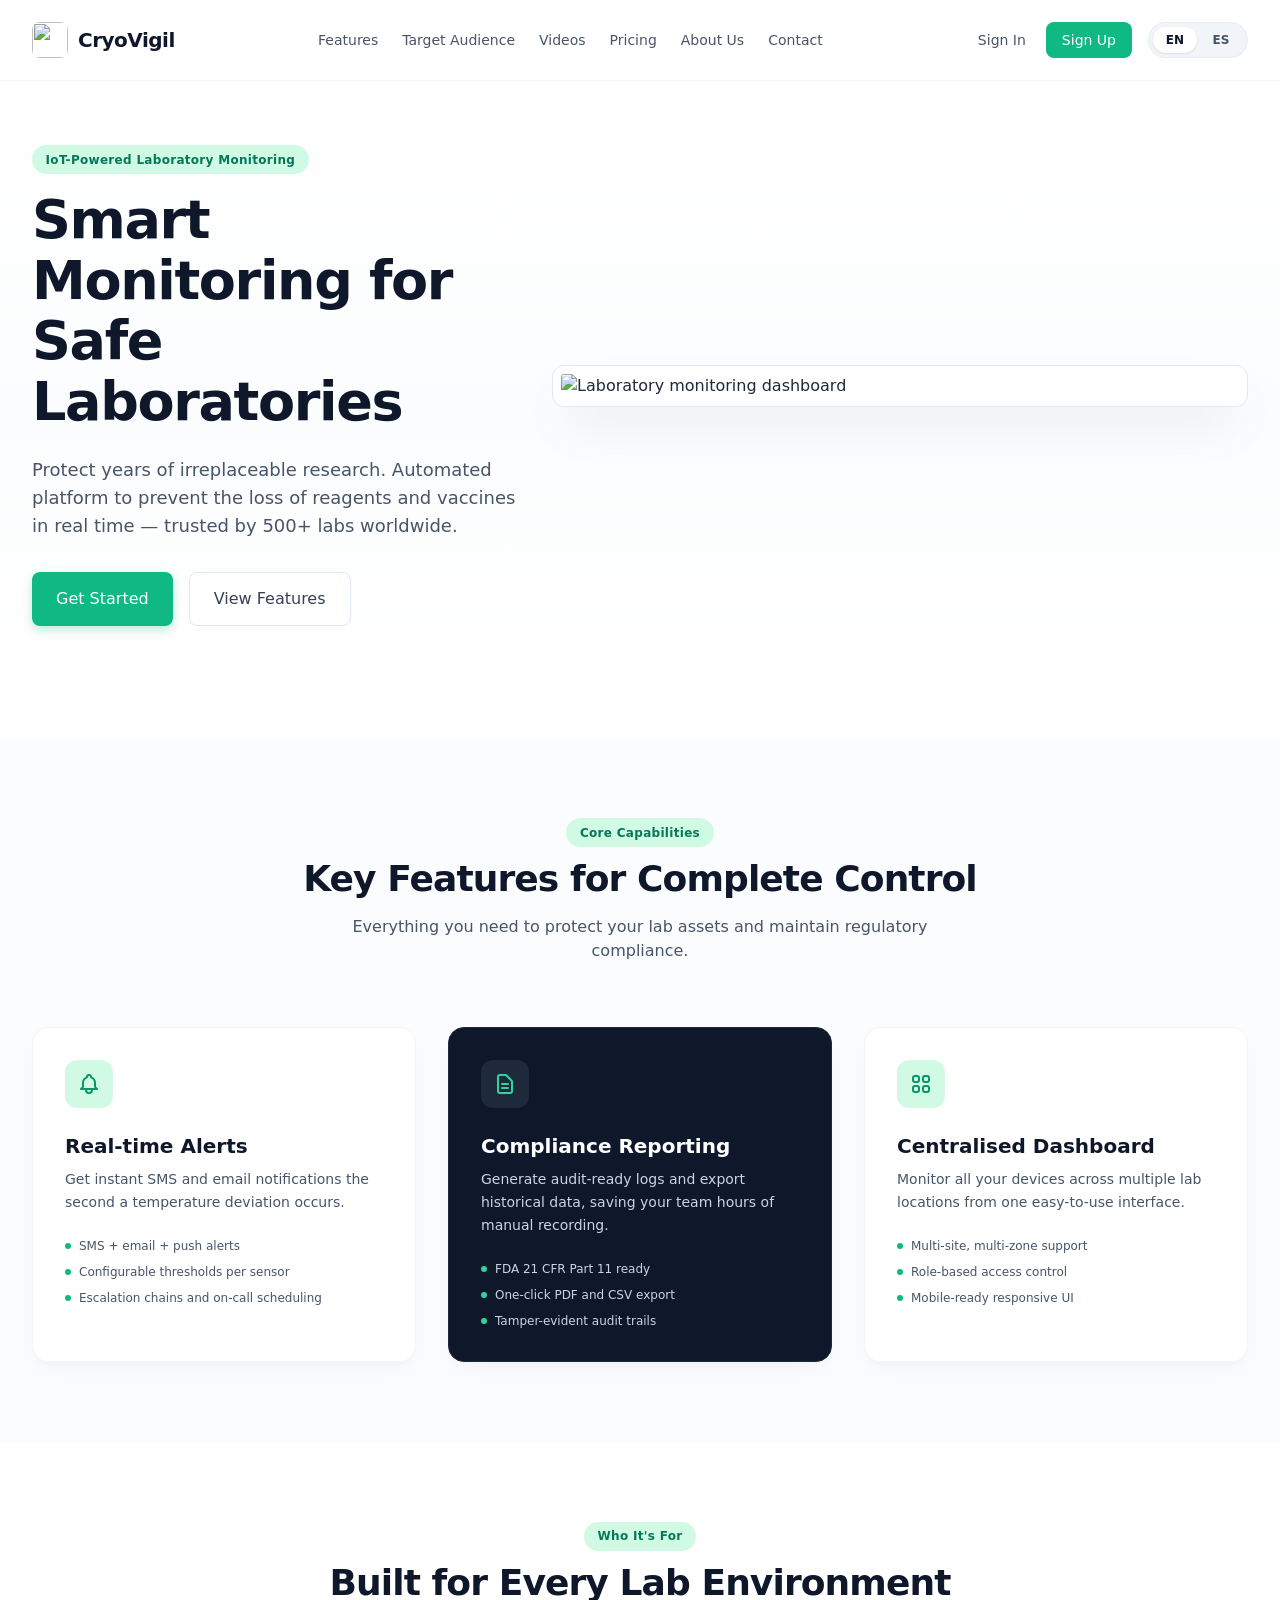
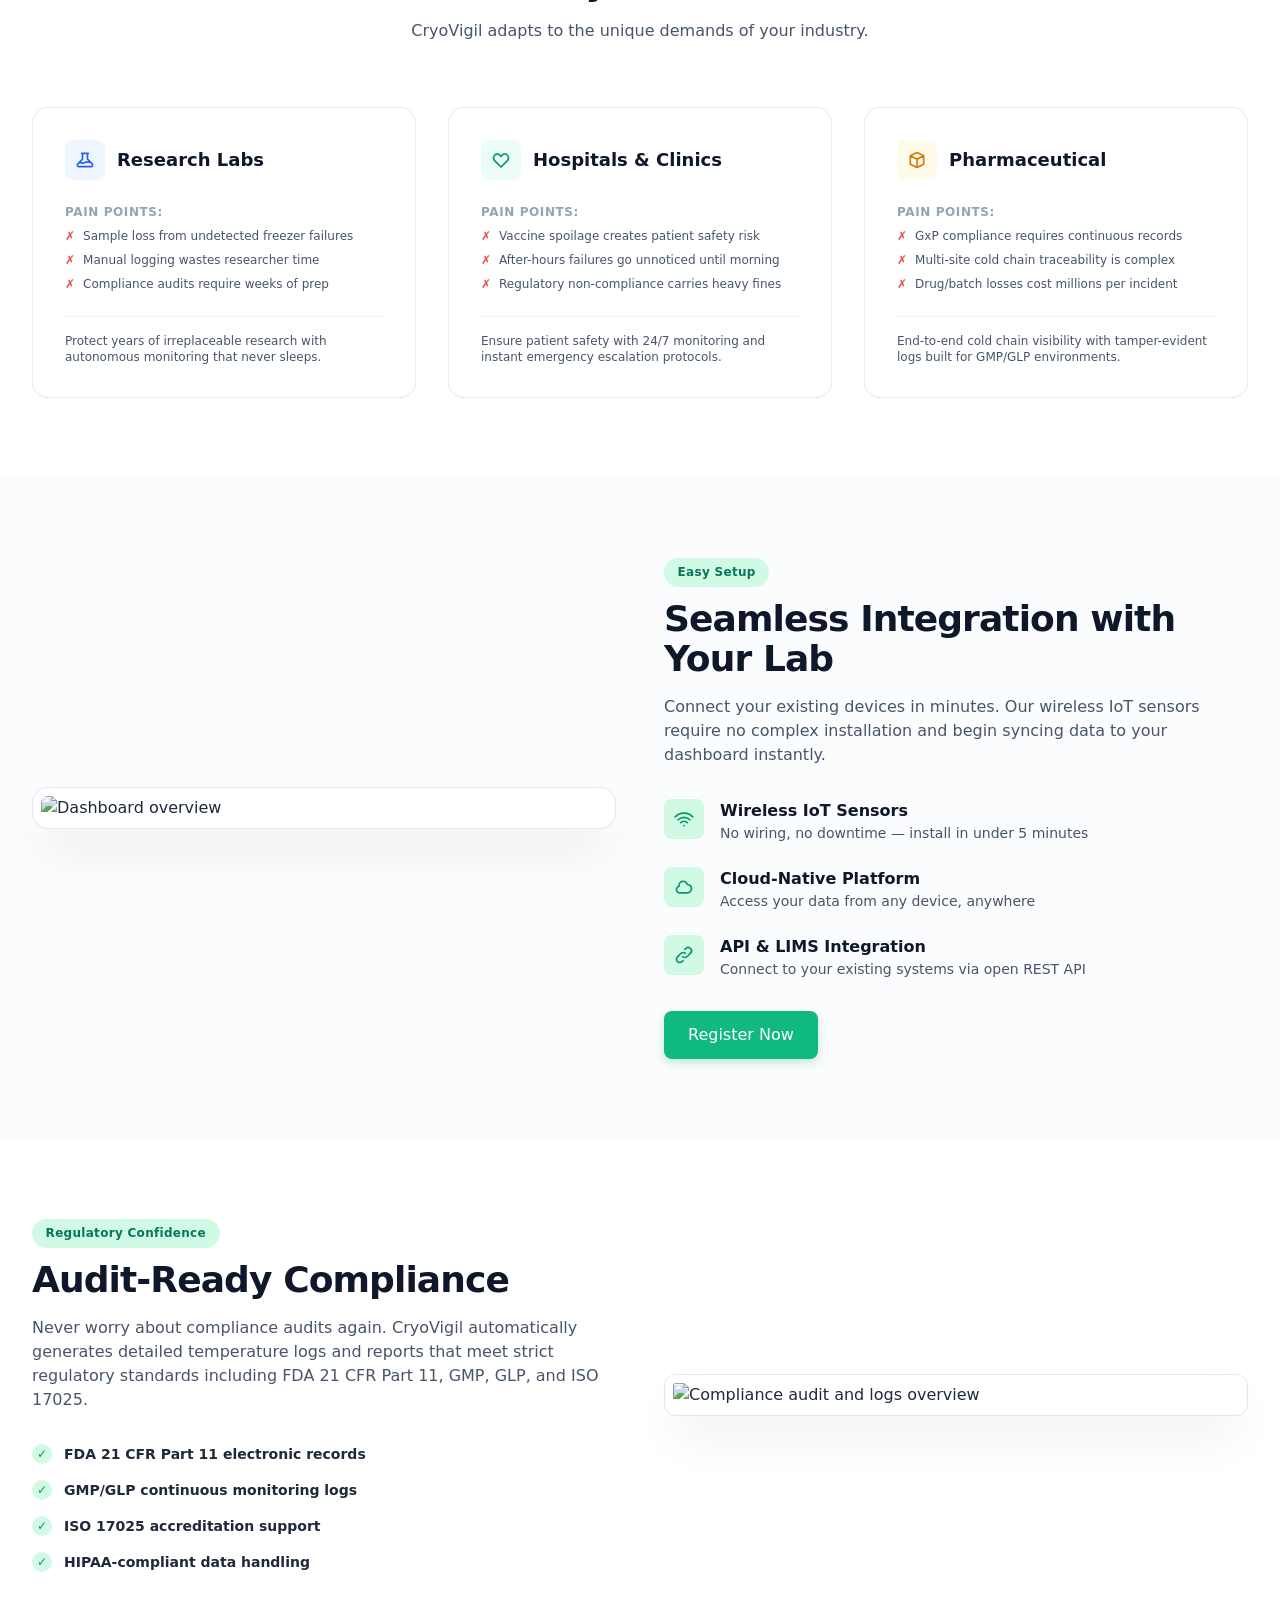
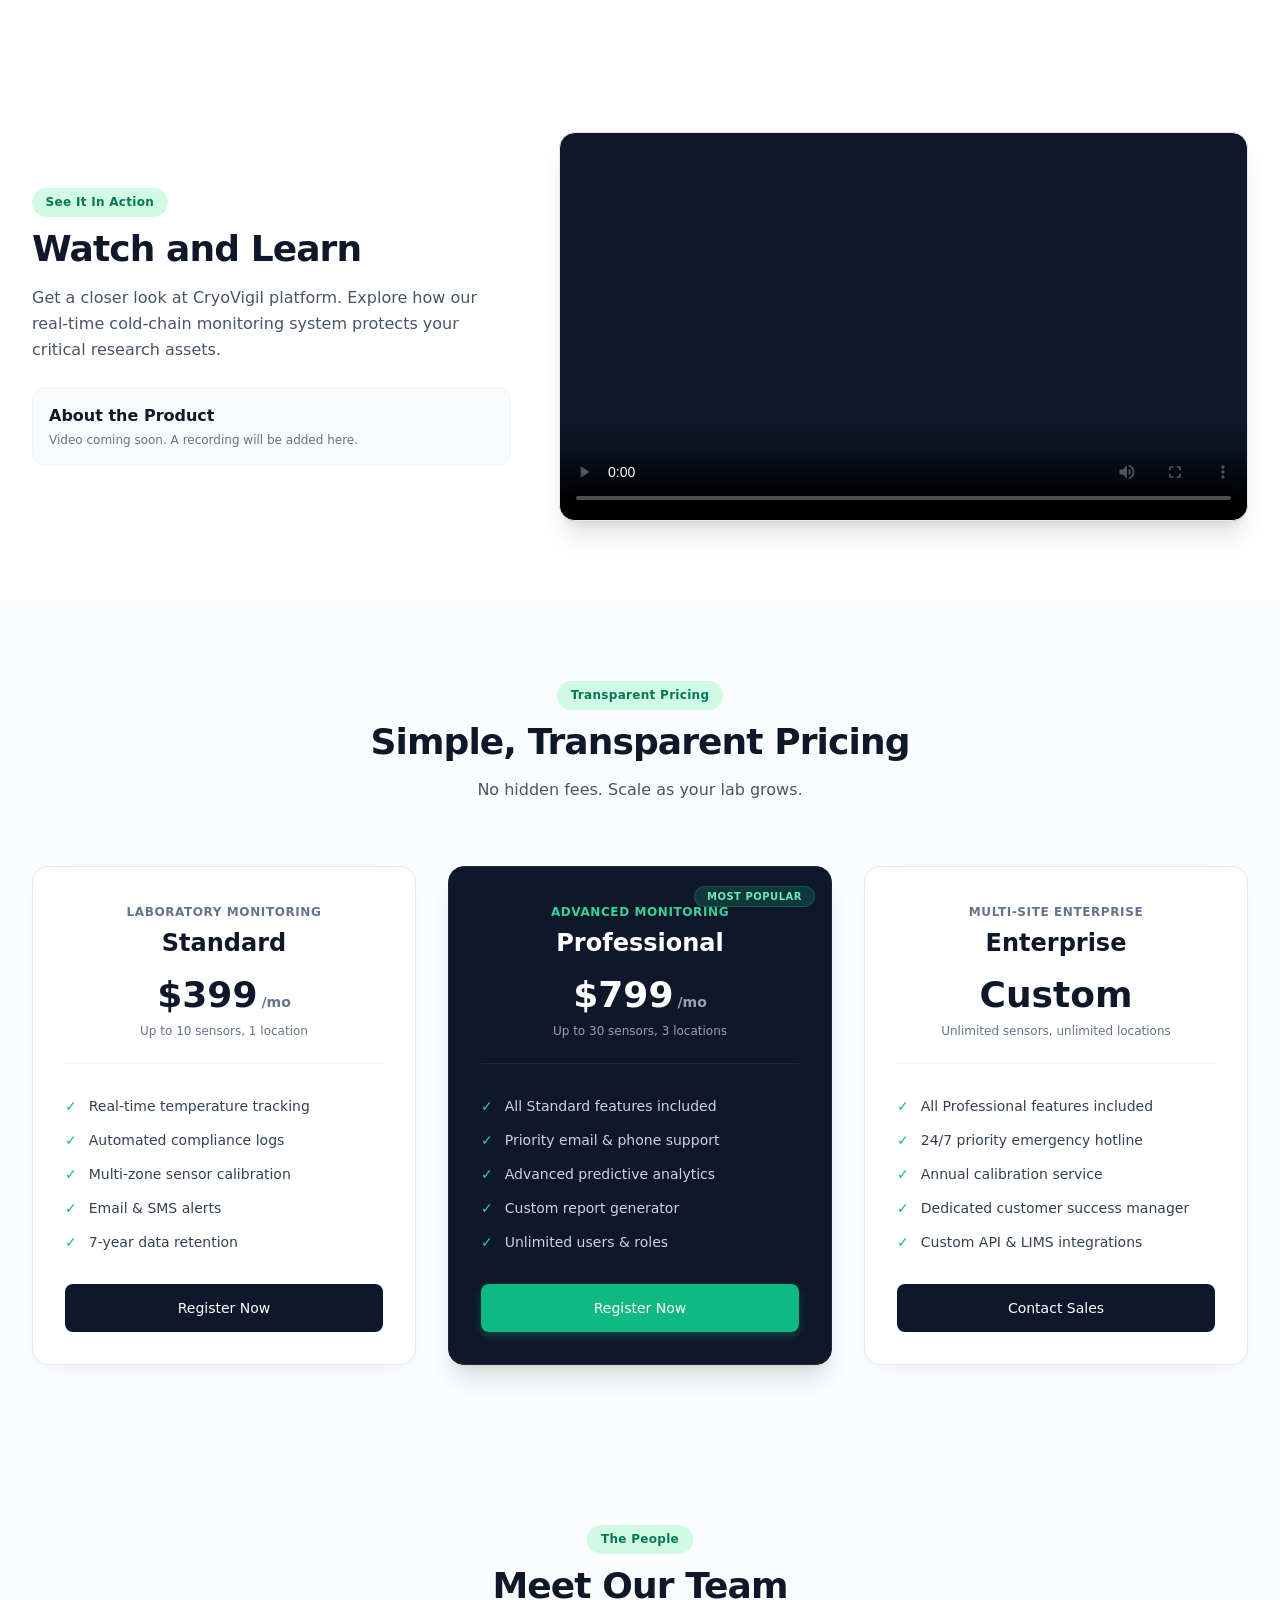
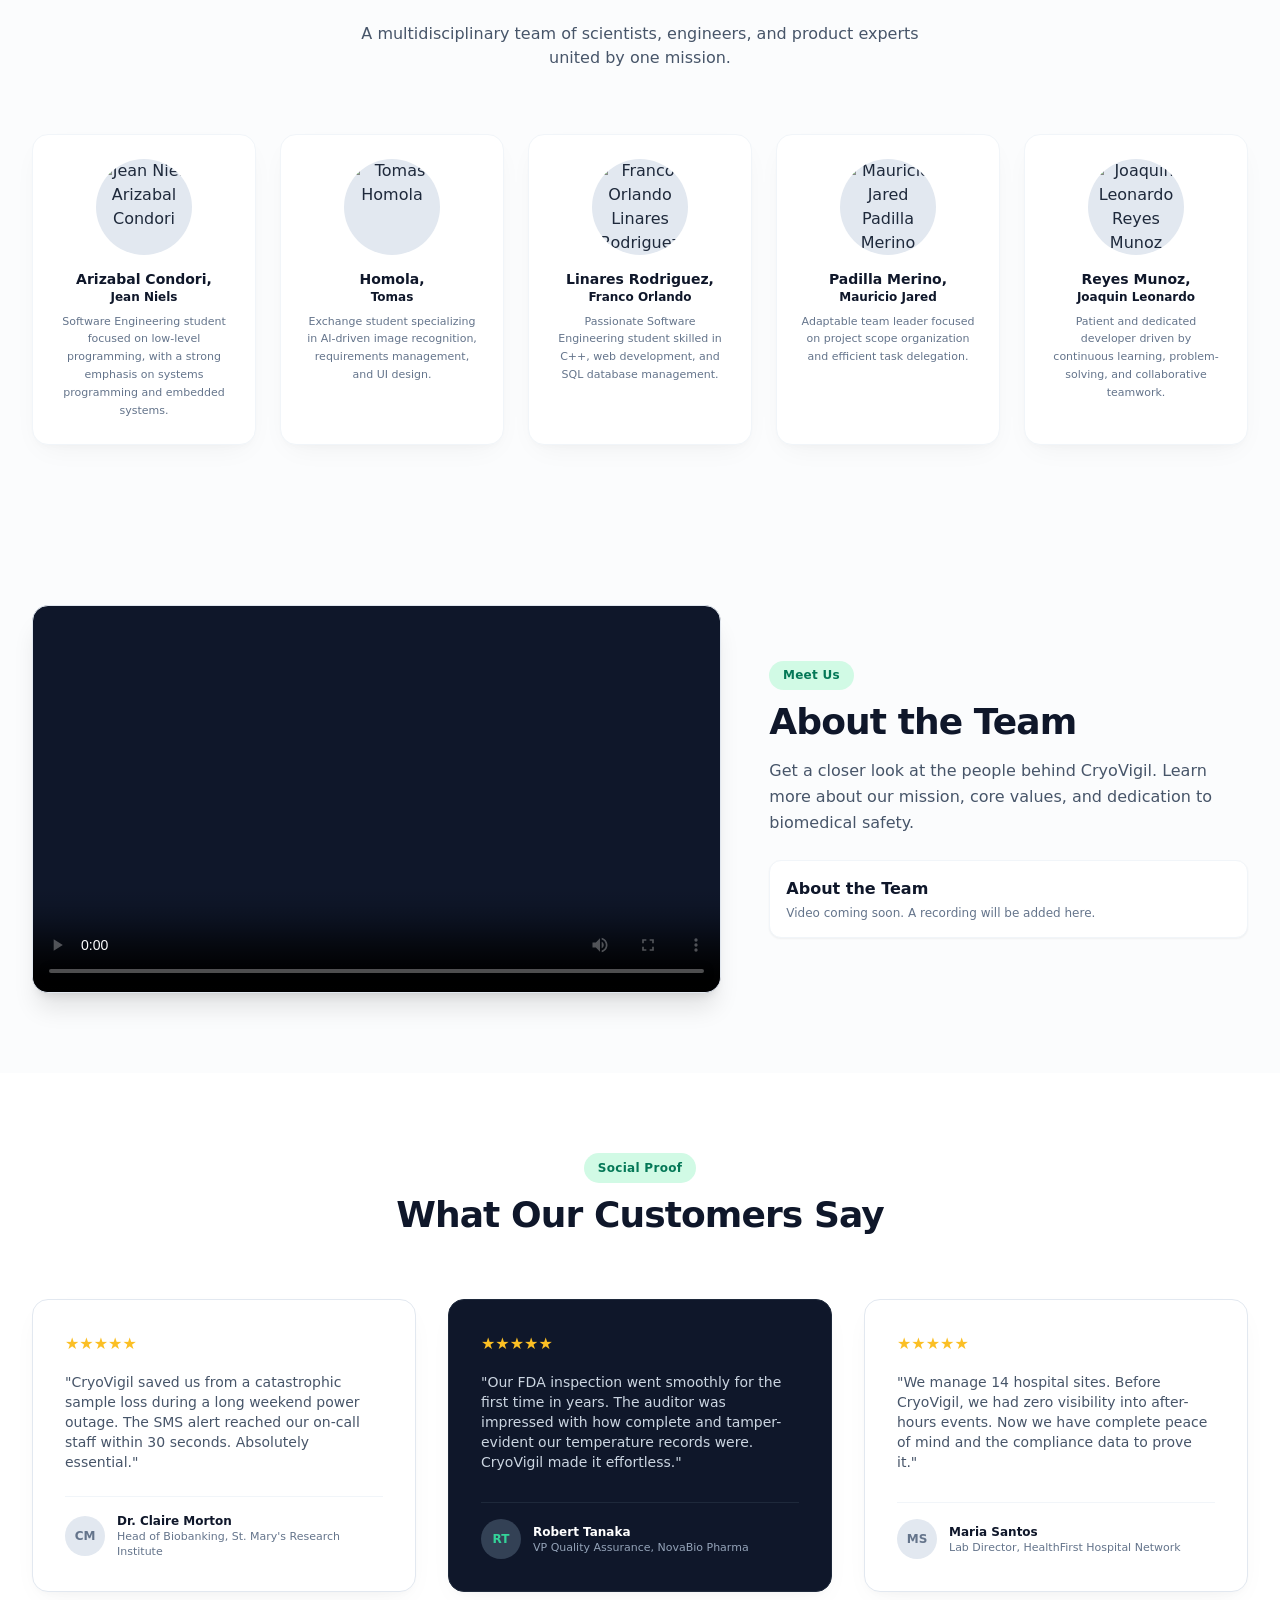
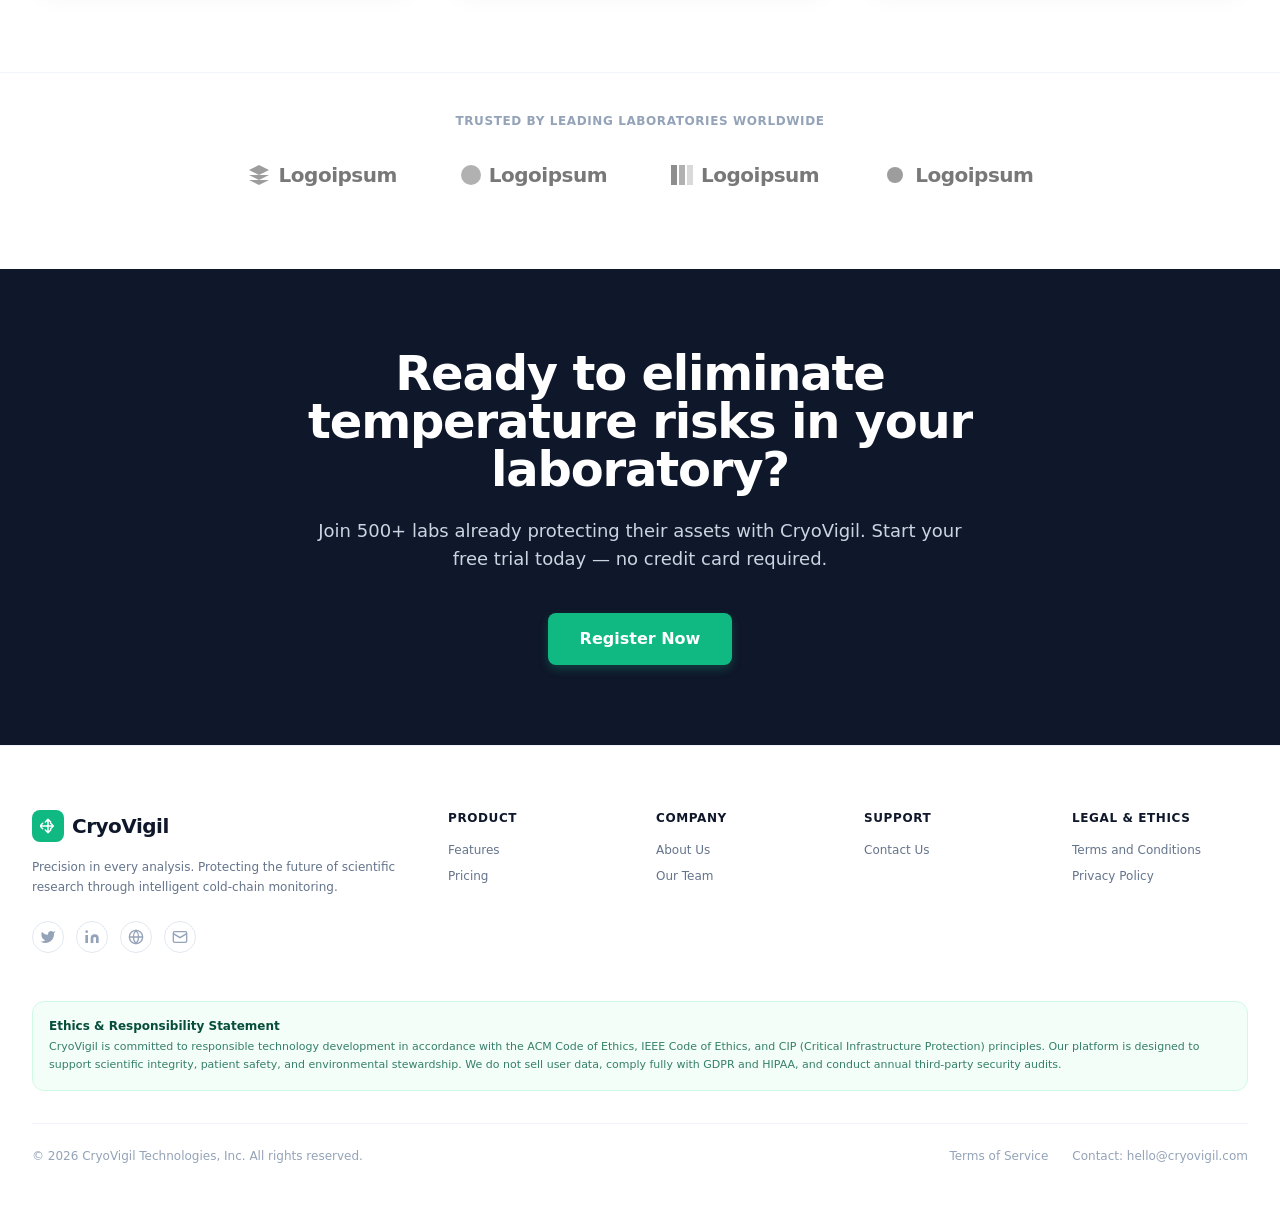
==== commit 6dc975c2: "feat(index): update navigation links and enhance team section layout for improved user experience" ====
--- a/index.html
+++ b/index.html
@@ -73,6 +73,12 @@
           >
           <a
             class="hover:text-brand-600 transition-colors"
+            href="#videos"
+            data-i18n="nav_videos"
+            >Videos</a
+          >
+          <a
+            class="hover:text-brand-600 transition-colors"
             href="#pricing"
             data-i18n="nav_pricing"
             >Pricing</a
@@ -95,13 +101,13 @@
           <div class="hidden md:flex items-center gap-2">
             <a
               class="px-3 py-2 text-sm font-medium text-slate-600 hover:text-brand-600 transition-colors"
-              href="https://web-app-tst.web.app/sign-in"
+              href="https://web-app-tst.web.app/login"
               data-i18n="nav_sign_in"
               >Sign In</a
             >
             <a
               class="inline-flex items-center justify-center px-4 py-2 rounded-lg bg-brand-500 text-white text-sm font-medium hover:bg-brand-600 transition-colors"
-              href="https://web-app-tst.web.app/sign-up"
+              href="https://web-app-tst.web.app"
               data-i18n="nav_sign_up"
               >Sign Up</a
             >
@@ -174,6 +180,12 @@
         >
         <a
           class="block py-2 text-slate-600 font-medium"
+          href="#videos"
+          data-i18n="nav_videos"
+          >Videos</a
+        >
+        <a
+          class="block py-2 text-slate-600 font-medium"
           href="#pricing"
           data-i18n="nav_pricing"
           >Pricing</a
@@ -193,13 +205,13 @@
         <div class="flex gap-3 border-t border-slate-100 pt-4">
           <a
             class="flex-1 text-center py-2 rounded-lg border border-slate-200 text-slate-700 font-medium"
-            href="https://web-app-tst.web.app/sign-in"
+            href="https://web-app-tst.web.app/login"
             data-i18n="nav_sign_in"
             >Sign In</a
           >
           <a
             class="flex-1 text-center py-2 rounded-lg bg-brand-500 text-white font-medium"
-            href="https://web-app-tst.web.app/sign-up"
+            href="https://web-app-tst.web.app"
             data-i18n="nav_sign_up"
             >Sign Up</a
           >
@@ -259,7 +271,7 @@
                 src="assets/img/lab_details.jpeg"
                 alt="Laboratory monitoring dashboard"
                 data-i18n-alt="hero_img_alt"
-                class="content-visual w-full max-w-[760px] rounded-xl border border-slate-200 bg-white p-2 shadow-mockup"
+                class="w-full max-w-[760px] rounded-xl border border-slate-200 bg-white p-2 shadow-mockup"
               />
             </div>
             </div>
@@ -714,7 +726,7 @@
                 src="assets/img/dashboard_overview.jpeg"
                 alt="Dashboard overview"
                 data-i18n-alt="integration_img_alt"
-                class="content-visual w-full max-w-[640px] rounded-2xl border border-slate-200/90 bg-white p-2 shadow-mockup"
+                class="w-full max-w-[640px] rounded-2xl border border-slate-200/90 bg-white p-2 shadow-mockup"
               />
             </div>
             <!-- Feature Description Points -->
@@ -926,7 +938,7 @@
                 src="assets/img/logs_image.png"
                 alt="Compliance audit and logs overview"
                 data-i18n-alt="compliance_img_alt"
-                class="content-visual w-full max-w-[640px] rounded-xl border border-slate-200 bg-white p-2 shadow-mockup"
+                class="w-full max-w-[640px] rounded-xl border border-slate-200 bg-white p-2 shadow-mockup"
               />
             </div>
           </div>
@@ -941,8 +953,8 @@
       >
         <div class="max-w-7xl mx-auto px-4 sm:px-6 lg:px-8">
           <div class="grid grid-cols-1 lg:grid-cols-12 gap-12 items-center">
-            <!-- Explanatory text -->
-            <div class="lg:col-span-6 text-left order-2 lg:order-2">
+            <!-- Texto explicativo a la izquierda -->
+            <div class="lg:col-span-5 text-left">
               <span class="badge-pill mb-3 inline-block" data-i18n="videos_badge"
               >See It In Action</span
               >
@@ -974,13 +986,13 @@
               </div>
             </div>
 
-            <!-- Video -->
-            <div class="lg:col-span-6 order-1 lg:order-1">
+            <!-- Video a la derecha -->
+            <div class="lg:col-span-7">
               <div
                       class="rounded-2xl overflow-hidden border border-slate-200 bg-slate-900 shadow-xl"
               >
                 <video
-                        class="content-visual w-full object-cover"
+                        class="w-full aspect-video object-cover"
                         controls
                         preload="none"
                         poster="assets/img/dashboard_overview.jpeg"
@@ -1047,10 +1059,8 @@
                     Standard
                   </h3>
                   <div class="flex items-baseline justify-center gap-1">
-                    <span
-                      class="text-4xl font-extrabold text-slate-900"
-                      data-i18n="pricing_plan1_price"
-                    >$299</span
+                    <span class="text-4xl font-extrabold text-slate-900"
+                    >$399</span
                     >
                     <span
                             class="text-sm font-semibold text-slate-500"
@@ -1109,11 +1119,11 @@
 
             <!-- 2. Professional Plan (PLAN INTERMEDIO) -->
             <div
-                    class="pricing-card-popular bg-navy-900 text-white p-8 rounded-2xl border border-navy-800 shadow-xl flex flex-col justify-between relative overflow-hidden"
-            >
-              <div class="pricing-badge-wrap">
+                    class="bg-navy-900 text-white p-8 rounded-2xl border border-navy-800 shadow-xl flex flex-col justify-between relative overflow-hidden"
+            >
+              <div class="absolute top-4 right-4">
                 <span
-                        class="pricing-badge px-3 py-1 rounded-full text-[10px] font-bold bg-brand-500/20 text-brand-300 border border-brand-500/30 tracking-wider uppercase"
+                        class="px-3 py-1 rounded-full text-[10px] font-bold bg-brand-500/20 text-brand-300 border border-brand-500/30 tracking-wider uppercase"
                         data-i18n="pricing_plan2_badge"
                 >
                   Most Popular
@@ -1133,10 +1143,7 @@
                     Professional
                   </h3>
                   <div class="flex items-baseline justify-center gap-1">
-                    <span
-                      class="text-4xl font-extrabold text-white"
-                      data-i18n="pricing_plan2_price"
-                    >$799</span>
+                    <span class="text-4xl font-extrabold text-white">$799</span>
                     <span
                             class="text-sm font-semibold text-slate-400"
                             data-i18n="pricing_plan2_period"
@@ -1214,11 +1221,6 @@
                             class="text-4xl font-extrabold text-slate-900"
                             data-i18n="pricing_plan3_price"
                     >Custom</span
-                    >
-                    <span
-                            class="text-sm font-semibold text-slate-500"
-                            data-i18n="pricing_plan3_period"
-                    >/mo</span
                     >
                   </div>
                   <p
@@ -1304,7 +1306,7 @@
           <!-- Team Members Grid -->
           <div
                   aria-label="Team members"
-                  class="grid grid-cols-1 md:grid-cols-3 gap-8 text-center mobile-carousel"
+                  class="grid grid-cols-1 sm:grid-cols-2 lg:grid-cols-5 gap-6 text-center mobile-carousel"
                   role="region"
                   tabindex="0"
           >
@@ -1316,7 +1318,7 @@
                       class="w-24 h-24 mx-auto rounded-full bg-slate-200 mb-4 overflow-hidden flex items-center justify-center"
               >
                 <img
-                        class="team-member-photo w-full h-full object-cover"
+                        class="w-full h-full object-cover"
                         src="assets/img/member1.png"
                         alt="Jean Niels Arizabal Condori"
                 />
@@ -1350,7 +1352,7 @@
                       class="w-24 h-24 mx-auto rounded-full bg-slate-200 mb-4 overflow-hidden flex items-center justify-center"
               >
                 <img
-                        class="team-member-photo w-full h-full object-cover"
+                        class="w-full h-full object-cover"
                         src="assets/img/member2.jpeg"
                         alt="Tomas Homola"
                 />
@@ -1375,6 +1377,72 @@
                 requirements management, and UI design.
               </p>
             </div>
+            <!-- Team Member 3 -->
+            <div
+                    class="bg-white p-6 rounded-2xl border border-slate-100 shadow-soft"
+            >
+              <div
+                      class="w-24 h-24 mx-auto rounded-full bg-slate-200 mb-4 overflow-hidden flex items-center justify-center"
+              >
+                <img
+                        class="w-full h-full object-cover"
+                        src="assets/img/member3.jpg"
+                        alt="Franco Orlando Linares Rodriguez"
+                />
+              </div>
+              <h3
+                      class="text-sm font-bold text-slate-900 leading-tight"
+                      data-i18n="team_member3_name"
+              >
+                Linares Rodriguez,
+              </h3>
+              <p
+                      class="text-xs font-bold text-slate-900 mb-2"
+                      data-i18n="team_member3_first"
+              >
+                Franco Orlando
+              </p>
+              <p
+                      class="text-[11px] text-slate-500 leading-relaxed"
+                      data-i18n="team_member3_desc"
+              >
+                Passionate Software Engineering student skilled in C++, web
+                development, and SQL database management.
+              </p>
+            </div>
+            <!-- Team Member 4 -->
+            <div
+                    class="bg-white p-6 rounded-2xl border border-slate-100 shadow-soft"
+            >
+              <div
+                      class="w-24 h-24 mx-auto rounded-full bg-slate-200 mb-4 overflow-hidden flex items-center justify-center"
+              >
+                <img
+                        class="w-full h-full object-cover"
+                        src="assets/img/member4.jpeg"
+                        alt="Mauricio Jared Padilla Merino"
+                />
+              </div>
+              <h3
+                      class="text-sm font-bold text-slate-900 leading-tight"
+                      data-i18n="team_member4_name"
+              >
+                Padilla Merino,
+              </h3>
+              <p
+                      class="text-xs font-bold text-slate-900 mb-2"
+                      data-i18n="team_member4_first"
+              >
+                Mauricio Jared
+              </p>
+              <p
+                      class="text-[11px] text-slate-500 leading-relaxed"
+                      data-i18n="team_member4_desc"
+              >
+                Adaptable team leader focused on project scope organization and
+                efficient task delegation.
+              </p>
+            </div>
             <!-- Team Member 5 -->
             <div
                     class="bg-white p-6 rounded-2xl border border-slate-100 shadow-soft"
@@ -1383,7 +1451,7 @@
                       class="w-24 h-24 mx-auto rounded-full bg-slate-200 mb-4 overflow-hidden flex items-center justify-center"
               >
                 <img
-                        class="team-member-photo w-full h-full object-cover"
+                        class="w-full h-full object-cover"
                         src="assets/img/member5.jpeg"
                         alt="Joaquin Leonardo Reyes Munoz"
                 />
@@ -1413,54 +1481,54 @@
       </section>
       <!-- END: TeamSection -->
       <!-- BEGIN: TeamVideoSection -->
-      <section
-        class="py-20 bg-slate-50/50"
-        data-purpose="team-video-demonstration"
-      >
+      <section class="py-20 bg-slate-50/50" data-purpose="team-video-demonstration">
         <div class="max-w-7xl mx-auto px-4 sm:px-6 lg:px-8">
           <div class="grid grid-cols-1 lg:grid-cols-12 gap-12 items-center">
-            <!-- Explanatory text -->
-            <div class="lg:col-span-6 text-left">
+            <!-- Video a la izquierda -->
+            <div class="lg:col-span-7 order-2 lg:order-1">
+              <div
+                      class="rounded-2xl overflow-hidden border border-slate-200 bg-slate-900 shadow-xl"
+              >
+                <video
+                        class="w-full aspect-video object-cover"
+                        controls
+                        preload="none"
+                        poster="assets/img/member1.png"
+                        aria-label="CryoVigil team video player"
+                        data-i18n-aria-label="video_team_aria"
+                ></video>
+              </div>
+            </div>
+            <!-- Texto explicativo a la derecha -->
+            <div class="lg:col-span-5 text-left order-1 lg:order-2">
               <span class="badge-pill mb-3 inline-block" data-i18n="team_video_badge"
-                >Meet Us</span
+              >Meet Us</span
               >
               <h2
-                class="text-3xl sm:text-4xl font-bold text-slate-900 tracking-tight mb-4"
-                data-i18n="team_video_title"
-              >
-                The Team
+                      class="text-3xl sm:text-4xl font-bold text-slate-900 tracking-tight mb-4"
+                      data-i18n="team_video_title"
+              >
+                About the Team
               </h2>
               <p
-                class="text-slate-600 mb-6 text-base leading-relaxed"
-                data-i18n="team_video_subtitle"
-              >
-                Get a closer look at the people behind CryoVigil.
+                      class="text-slate-600 mb-6 text-base leading-relaxed"
+                      data-i18n="team_video_subtitle"
+              >
+                Get a closer look at the people behind CryoVigil. Learn more about our mission, core values, and dedication to biomedical safety.
               </p>
               <div class="p-4 rounded-xl bg-white border border-slate-100 shadow-sm">
                 <h3
-                  class="text-base font-bold text-slate-900 mb-1"
-                  data-i18n="videos_card2_title"
-                >
-                  The Team
+                        class="text-base font-bold text-slate-900 mb-1"
+                        data-i18n="videos_card2_title"
+                >
+                  About the Team
                 </h3>
-                <p class="text-xs text-slate-500" data-i18n="videos_unavailable">
+                <p
+                        class="text-xs text-slate-500"
+                        data-i18n="videos_unavailable"
+                >
                   Video coming soon. A recording will be added here.
                 </p>
-              </div>
-            </div>
-            <!-- Video -->
-            <div class="lg:col-span-6">
-              <div
-                class="rounded-2xl overflow-hidden border border-slate-200 bg-slate-900 shadow-xl"
-              >
-                <video
-                  class="w-full aspect-video object-cover"
-                  controls
-                  preload="none"
-                  poster="assets/img/member1.png"
-                  aria-label="CryoVigil team video player"
-                  data-i18n-aria-label="video_team_aria"
-                ></video>
               </div>
             </div>
           </div>
@@ -1624,8 +1692,8 @@
             </div>
           </div>
         </div>
-        <!-- Trusted labs proof -->
-        <div class="mt-16 pt-10 border-t border-slate-100 text-center">
+        <!-- Trusted Logos Bar -->
+        <div class="mt-20 pt-10 border-t border-slate-100 text-center">
           <p
                   class="text-xs font-semibold uppercase tracking-wider text-slate-400 mb-8"
                   data-i18n="hero_trusted"
@@ -1711,13 +1779,6 @@
               data-i18n="final_cta_trial"
             >
               Register Now
-            </a>
-            <a
-              class="inline-flex justify-center items-center px-8 py-3.5 rounded-lg bg-slate-800 text-slate-200 font-semibold hover:bg-slate-700 transition-colors border border-slate-700"
-              href="#features"
-              data-i18n="final_cta_features"
-            >
-              View Features
             </a>
           </div>
         </div>
@@ -1959,6 +2020,12 @@
           <div class="flex items-center gap-6">
             <a
               class="hover:text-slate-600 transition-colors"
+              href="terms.html"
+              data-i18n="footer_bottom_terms"
+              >Terms of Service</a
+            >
+            <a
+              class="hover:text-slate-600 transition-colors"
               href="mailto:hello@cryovigil.com"
               data-i18n="footer_bottom_contact"
               >Contact: hello@cryovigil.com</a
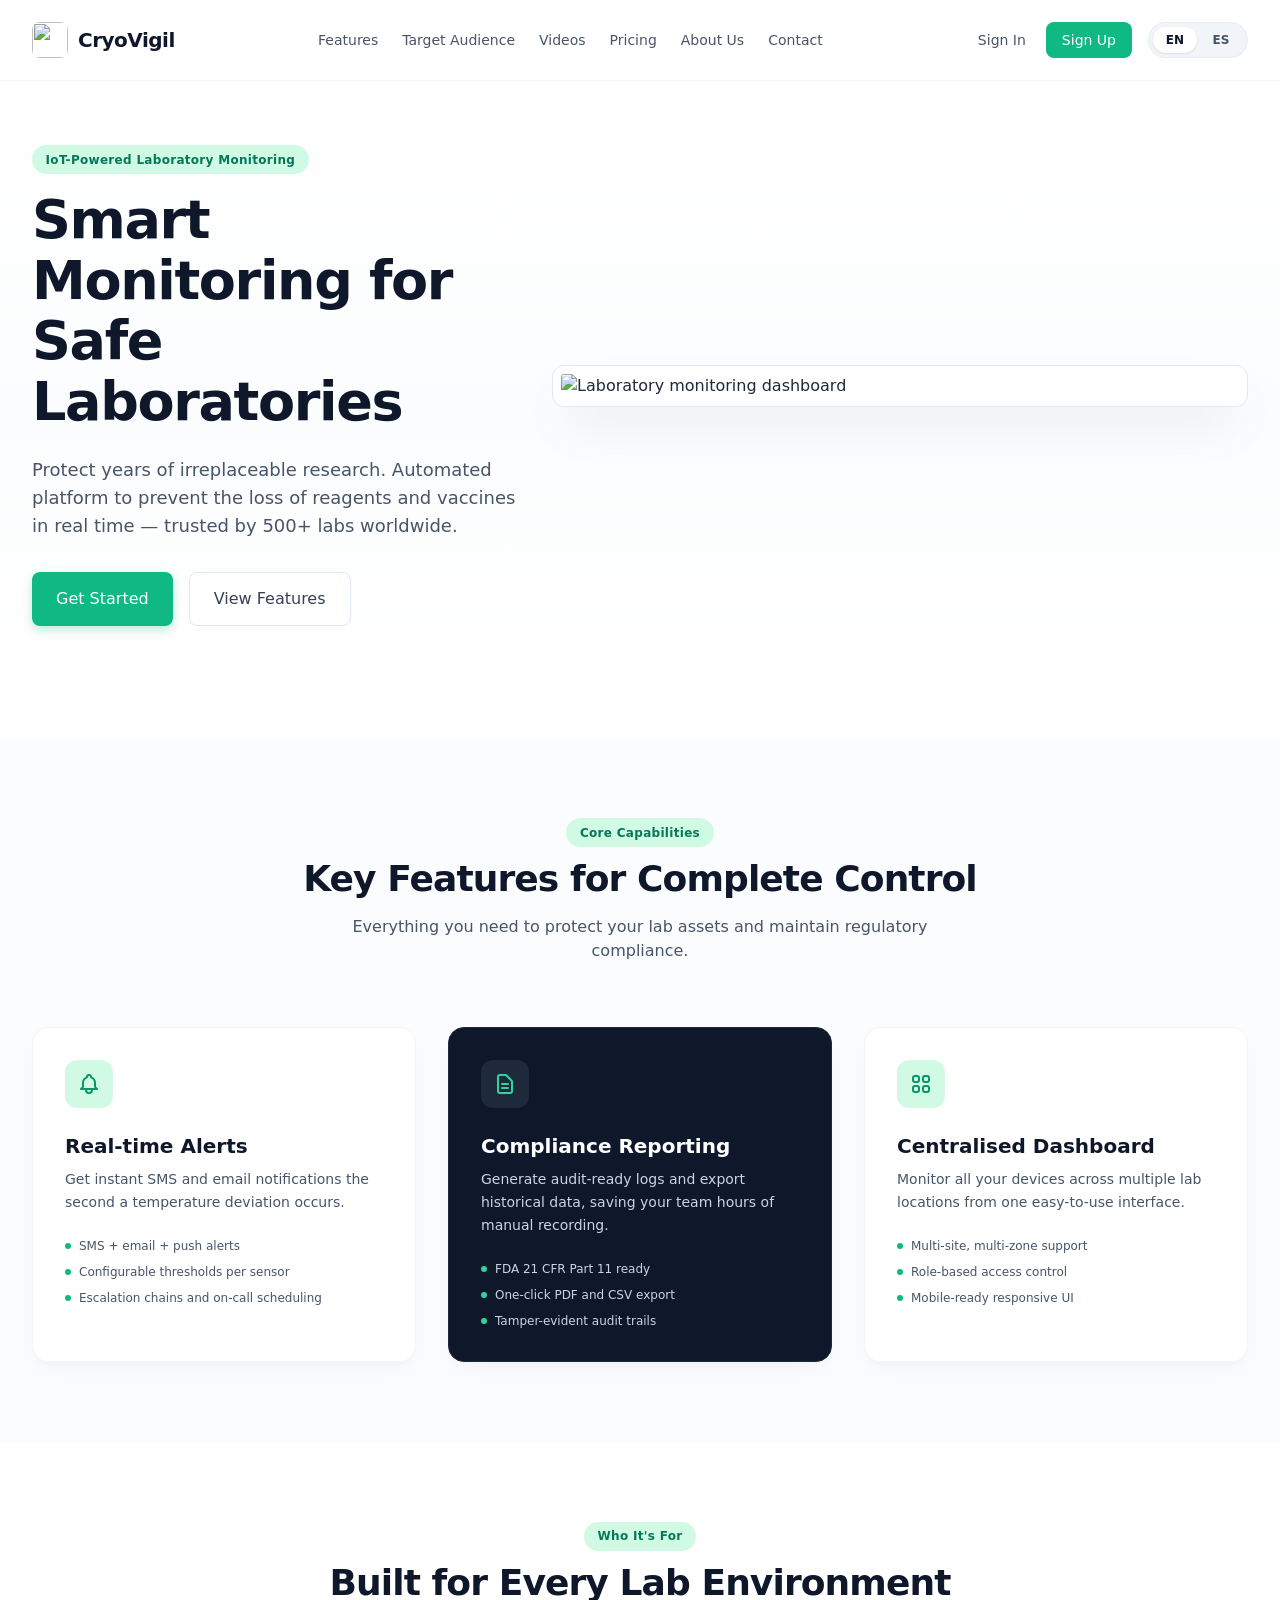
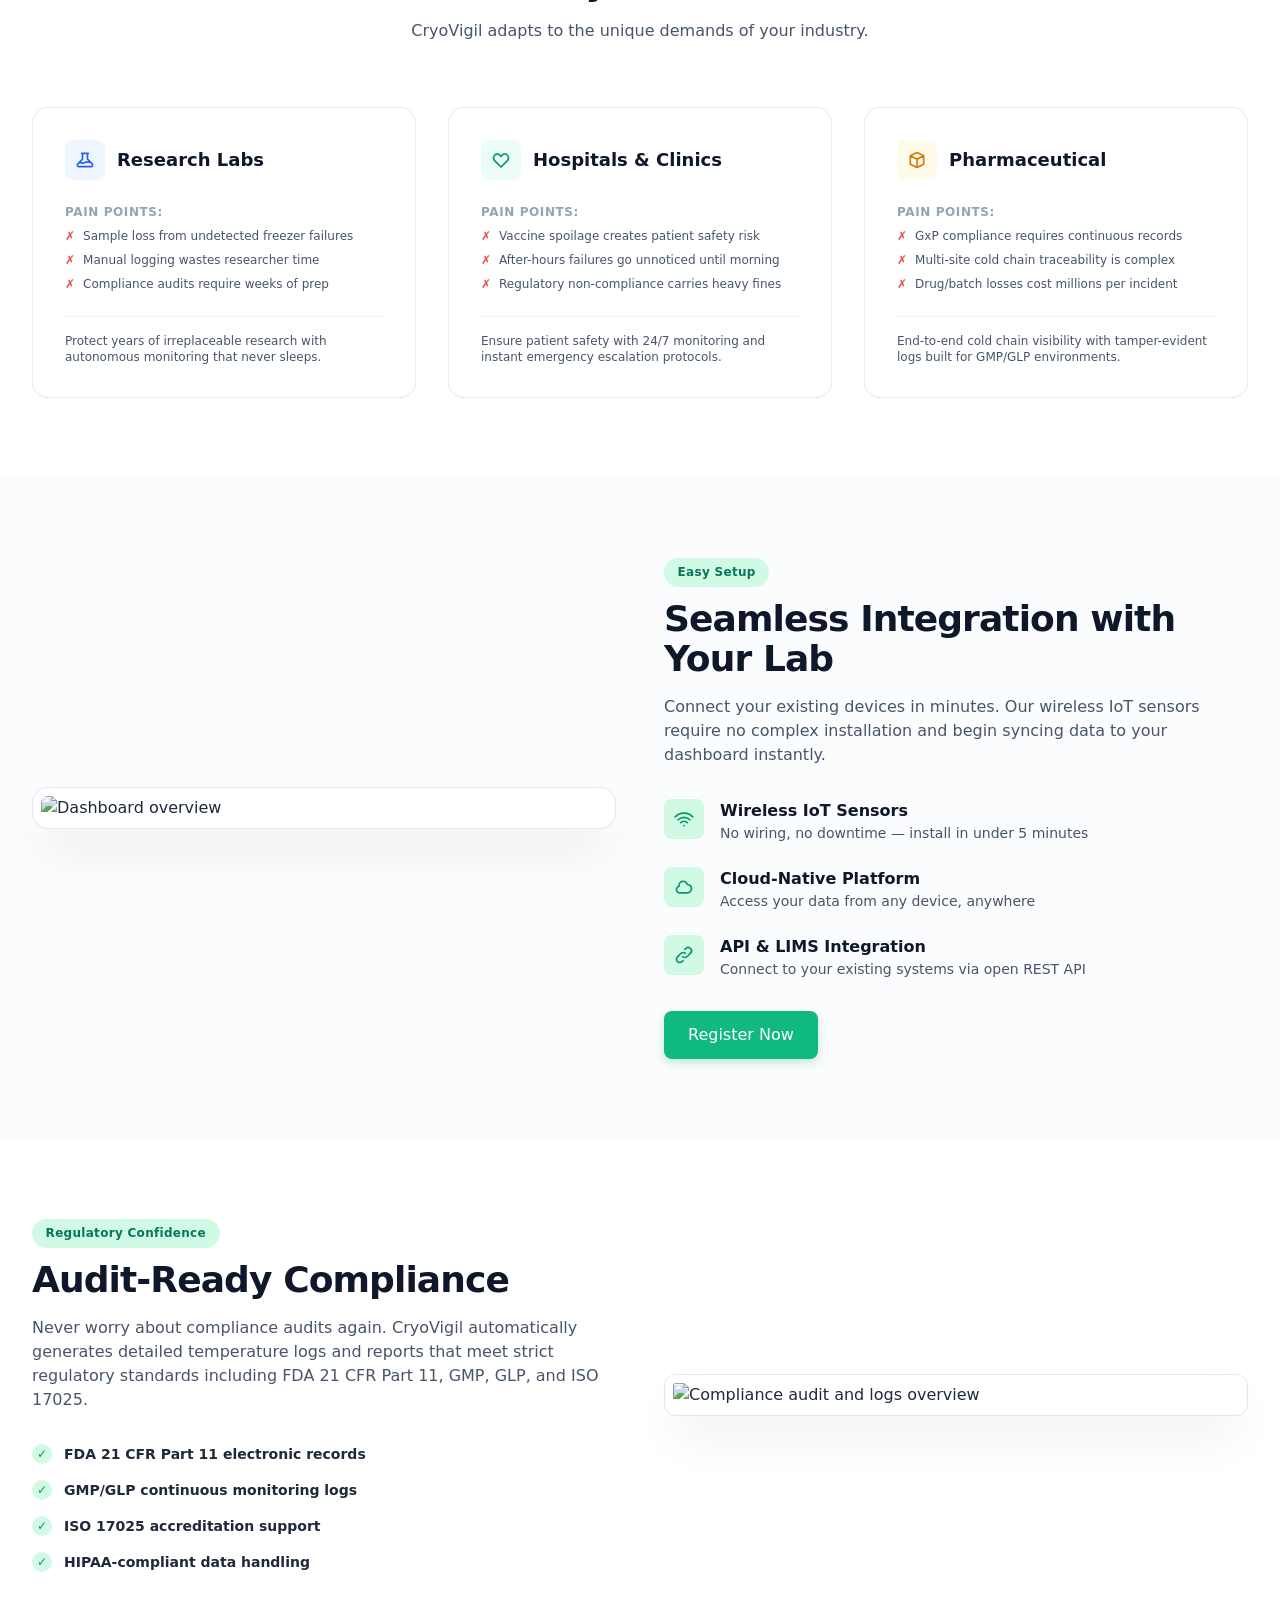
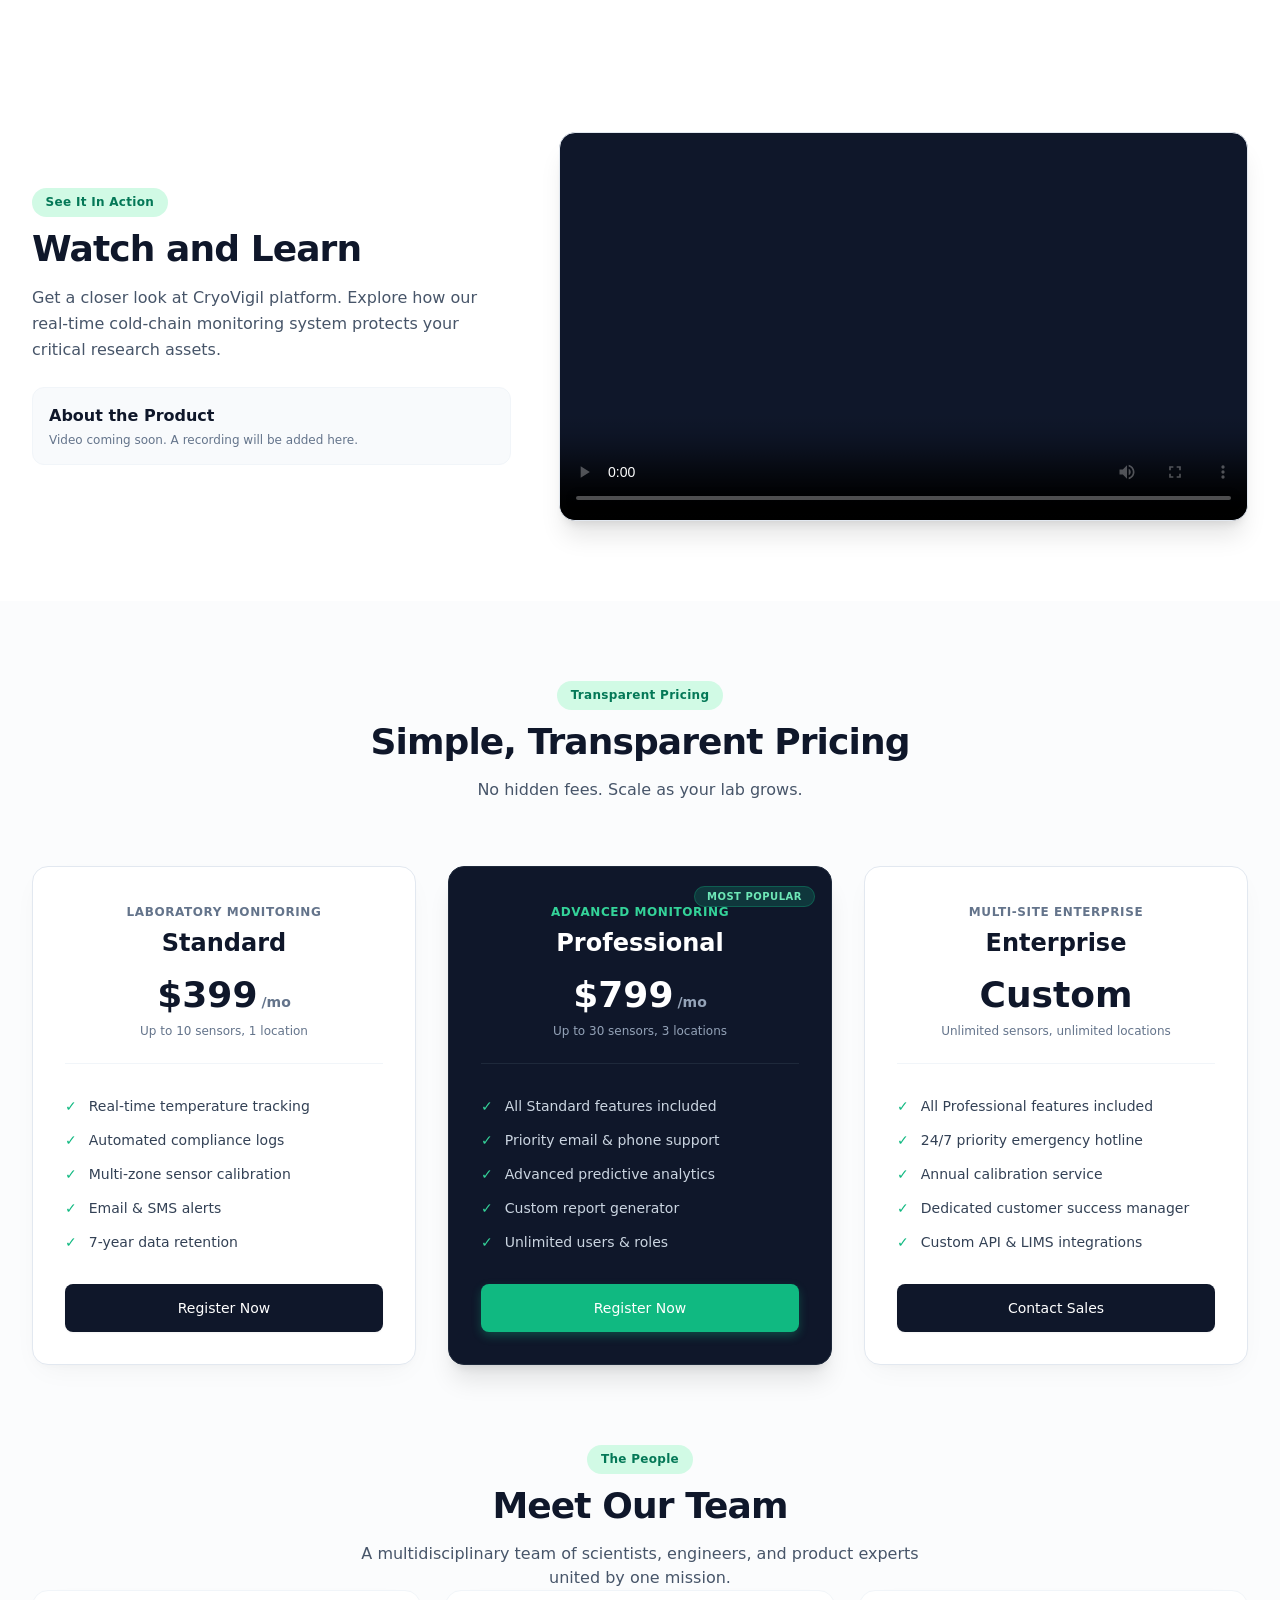
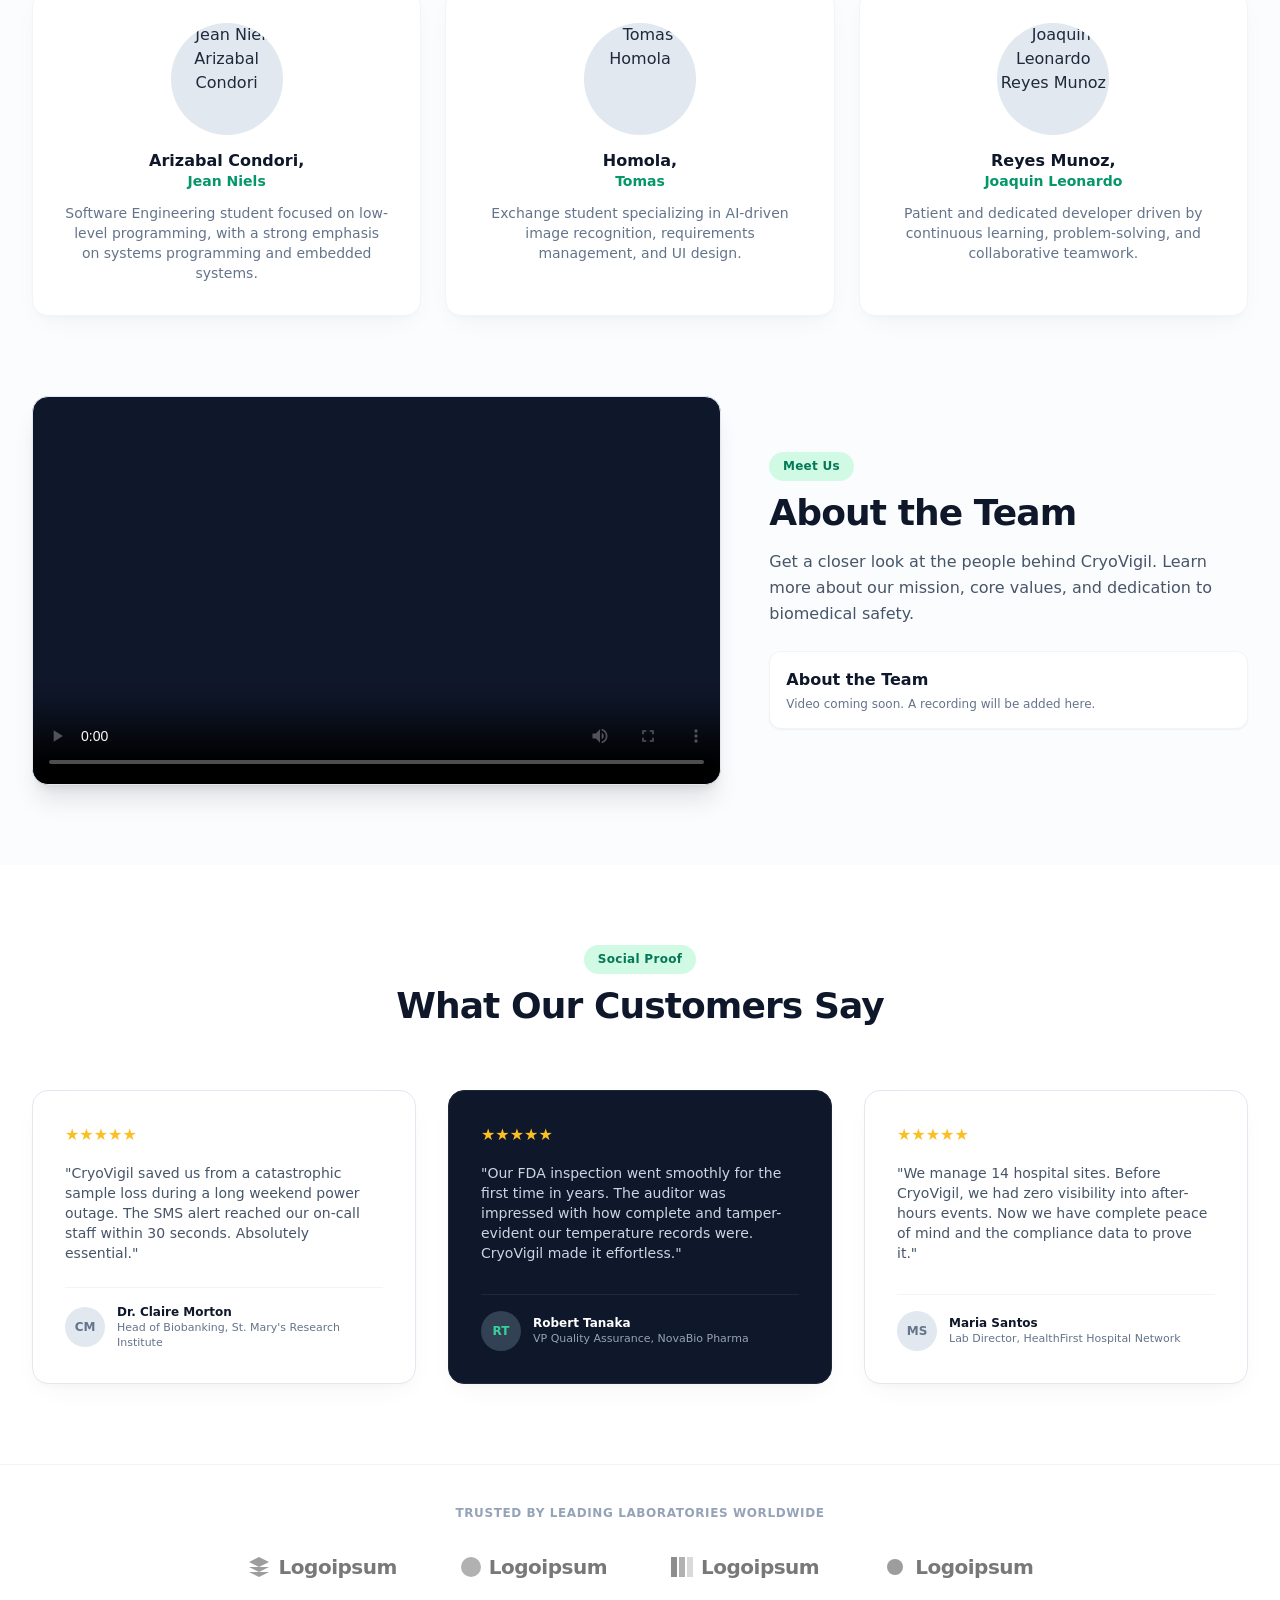
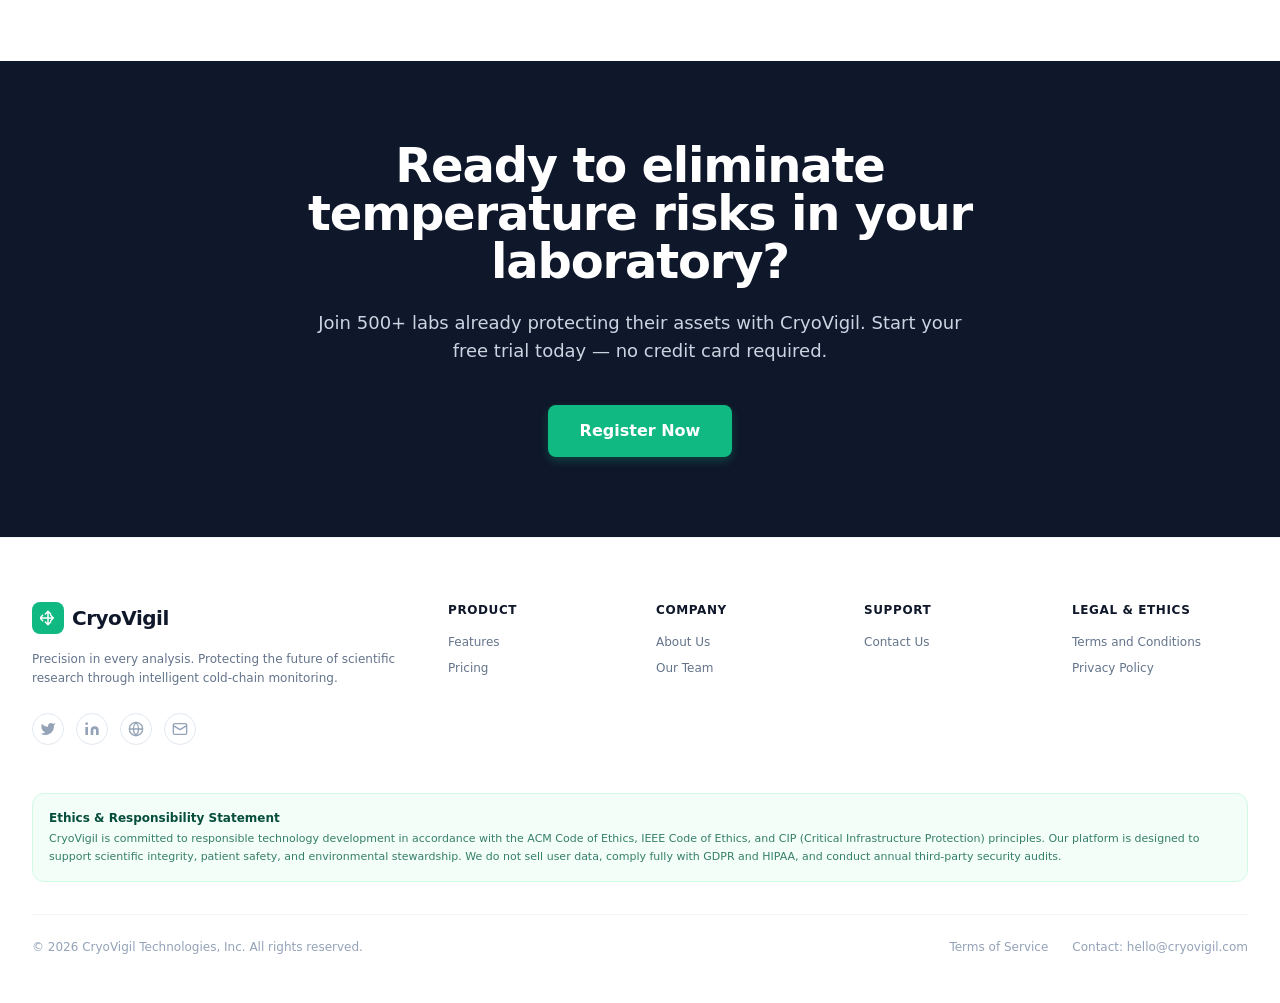
==== commit 41287517: "feat(index): enhance team section layout with improved spacing and responsive design" ====
--- a/index.html
+++ b/index.html
@@ -1277,7 +1277,7 @@
       <!-- END: PricingSection -->
       <!-- BEGIN: TeamSection -->
       <section
-              class="py-20 bg-slate-50/50 mobile-carousel-section"
+              class="py-16 bg-slate-50/50 mobile-carousel-section"
               data-purpose="team-members"
               id="about-us"
       >
@@ -1290,7 +1290,7 @@
             Meet Our Team
           </h2>
           <p
-                  class="text-slate-600 max-w-xl mx-auto mb-16 text-sm sm:text-base mobile-section-intro"
+                  class="text-slate-600 max-w-xl mx-auto mb-12 text-sm sm:text-base mobile-section-intro"
                   data-i18n="team_subtitle"
           >
             A multidisciplinary team of scientists, engineers, and product
@@ -1303,19 +1303,21 @@
           >
             Swipe to meet the team <span aria-hidden="true">→</span>
           </p>
-          <!-- Team Members Grid -->
+
+          <!-- Team Members Grid (3 columnas anchas) -->
           <div
                   aria-label="Team members"
-                  class="grid grid-cols-1 sm:grid-cols-2 lg:grid-cols-5 gap-6 text-center mobile-carousel"
+                  class="grid grid-cols-1 md:grid-cols-3 gap-6 text-center mobile-carousel"
                   role="region"
                   tabindex="0"
           >
             <!-- Team Member 1 -->
             <div
-                    class="bg-white p-6 rounded-2xl border border-slate-100 shadow-soft"
+                    class="bg-white p-8 sm:px-10 rounded-2xl border border-slate-100 shadow-soft flex flex-col items-center transition-all duration-300 hover:-translate-y-1 hover:shadow-md"
             >
               <div
-                      class="w-24 h-24 mx-auto rounded-full bg-slate-200 mb-4 overflow-hidden flex items-center justify-center"
+                      class="w-28 h-28 mx-auto rounded-full bg-slate-200 mb-4 overflow-hidden flex items-center justify-center shrink-0"
+                      style="width: 112px; height: 112px; min-width: 112px; min-height: 112px;"
               >
                 <img
                         class="w-full h-full object-cover"
@@ -1324,19 +1326,19 @@
                 />
               </div>
               <h3
-                      class="text-sm font-bold text-slate-900 leading-tight"
+                      class="text-base font-bold text-slate-900 leading-tight"
                       data-i18n="team_member1_name"
               >
                 Arizabal Condori,
               </h3>
               <p
-                      class="text-xs font-bold text-slate-900 mb-2"
+                      class="text-sm font-semibold text-emerald-600 mb-3"
                       data-i18n="team_member1_first"
               >
                 Jean Niels
               </p>
               <p
-                      class="text-[11px] text-slate-500 leading-relaxed"
+                      class="text-xs sm:text-sm text-slate-500 leading-relaxed"
                       data-i18n="team_member1_desc"
               >
                 Software Engineering student focused on low-level programming,
@@ -1344,12 +1346,14 @@
                 systems.
               </p>
             </div>
+
             <!-- Team Member 2 -->
             <div
-                    class="bg-white p-6 rounded-2xl border border-slate-100 shadow-soft"
+                    class="bg-white p-8 sm:px-10 rounded-2xl border border-slate-100 shadow-soft flex flex-col items-center transition-all duration-300 hover:-translate-y-1 hover:shadow-md"
             >
               <div
-                      class="w-24 h-24 mx-auto rounded-full bg-slate-200 mb-4 overflow-hidden flex items-center justify-center"
+                      class="w-28 h-28 mx-auto rounded-full bg-slate-200 mb-4 overflow-hidden flex items-center justify-center shrink-0"
+                      style="width: 112px; height: 112px; min-width: 112px; min-height: 112px;"
               >
                 <img
                         class="w-full h-full object-cover"
@@ -1358,118 +1362,54 @@
                 />
               </div>
               <h3
-                      class="text-sm font-bold text-slate-900 leading-tight"
+                      class="text-base font-bold text-slate-900 leading-tight"
                       data-i18n="team_member2_name"
               >
                 Homola,
               </h3>
               <p
-                      class="text-xs font-bold text-slate-900 mb-2"
+                      class="text-sm font-semibold text-emerald-600 mb-3"
                       data-i18n="team_member2_first"
               >
                 Tomas
               </p>
               <p
-                      class="text-[11px] text-slate-500 leading-relaxed"
+                      class="text-xs sm:text-sm text-slate-500 leading-relaxed"
                       data-i18n="team_member2_desc"
               >
                 Exchange student specializing in AI-driven image recognition,
                 requirements management, and UI design.
               </p>
             </div>
-            <!-- Team Member 3 -->
+
+            <!-- Team Member 5 (Joaquin) -->
             <div
-                    class="bg-white p-6 rounded-2xl border border-slate-100 shadow-soft"
+                    class="bg-white p-8 sm:px-10 rounded-2xl border border-slate-100 shadow-soft flex flex-col items-center transition-all duration-300 hover:-translate-y-1 hover:shadow-md"
             >
               <div
-                      class="w-24 h-24 mx-auto rounded-full bg-slate-200 mb-4 overflow-hidden flex items-center justify-center"
+                      class="w-28 h-28 mx-auto rounded-full bg-slate-200 ring-2 ring-slate-200/80 mb-4 overflow-hidden flex items-center justify-center shrink-0"
+                      style="width: 112px; height: 112px; min-width: 112px; min-height: 112px;"
               >
                 <img
-                        class="w-full h-full object-cover"
-                        src="assets/img/member3.jpg"
-                        alt="Franco Orlando Linares Rodriguez"
-                />
-              </div>
-              <h3
-                      class="text-sm font-bold text-slate-900 leading-tight"
-                      data-i18n="team_member3_name"
-              >
-                Linares Rodriguez,
-              </h3>
-              <p
-                      class="text-xs font-bold text-slate-900 mb-2"
-                      data-i18n="team_member3_first"
-              >
-                Franco Orlando
-              </p>
-              <p
-                      class="text-[11px] text-slate-500 leading-relaxed"
-                      data-i18n="team_member3_desc"
-              >
-                Passionate Software Engineering student skilled in C++, web
-                development, and SQL database management.
-              </p>
-            </div>
-            <!-- Team Member 4 -->
-            <div
-                    class="bg-white p-6 rounded-2xl border border-slate-100 shadow-soft"
-            >
-              <div
-                      class="w-24 h-24 mx-auto rounded-full bg-slate-200 mb-4 overflow-hidden flex items-center justify-center"
-              >
-                <img
-                        class="w-full h-full object-cover"
-                        src="assets/img/member4.jpeg"
-                        alt="Mauricio Jared Padilla Merino"
-                />
-              </div>
-              <h3
-                      class="text-sm font-bold text-slate-900 leading-tight"
-                      data-i18n="team_member4_name"
-              >
-                Padilla Merino,
-              </h3>
-              <p
-                      class="text-xs font-bold text-slate-900 mb-2"
-                      data-i18n="team_member4_first"
-              >
-                Mauricio Jared
-              </p>
-              <p
-                      class="text-[11px] text-slate-500 leading-relaxed"
-                      data-i18n="team_member4_desc"
-              >
-                Adaptable team leader focused on project scope organization and
-                efficient task delegation.
-              </p>
-            </div>
-            <!-- Team Member 5 -->
-            <div
-                    class="bg-white p-6 rounded-2xl border border-slate-100 shadow-soft"
-            >
-              <div
-                      class="w-24 h-24 mx-auto rounded-full bg-slate-200 mb-4 overflow-hidden flex items-center justify-center"
-              >
-                <img
-                        class="w-full h-full object-cover"
+                        class="w-full h-full object-cover object-top scale-125 contrast-105 brightness-95"
                         src="assets/img/member5.jpeg"
                         alt="Joaquin Leonardo Reyes Munoz"
                 />
               </div>
               <h3
-                      class="text-sm font-bold text-slate-900 leading-tight"
+                      class="text-base font-bold text-slate-900 leading-tight"
                       data-i18n="team_member5_name"
               >
                 Reyes Munoz,
               </h3>
               <p
-                      class="text-xs font-bold text-slate-900 mb-2"
+                      class="text-sm font-semibold text-emerald-600 mb-3"
                       data-i18n="team_member5_first"
               >
                 Joaquin Leonardo
               </p>
               <p
-                      class="text-[11px] text-slate-500 leading-relaxed"
+                      class="text-xs sm:text-sm text-slate-500 leading-relaxed"
                       data-i18n="team_member5_desc"
               >
                 Patient and dedicated developer driven by continuous learning,
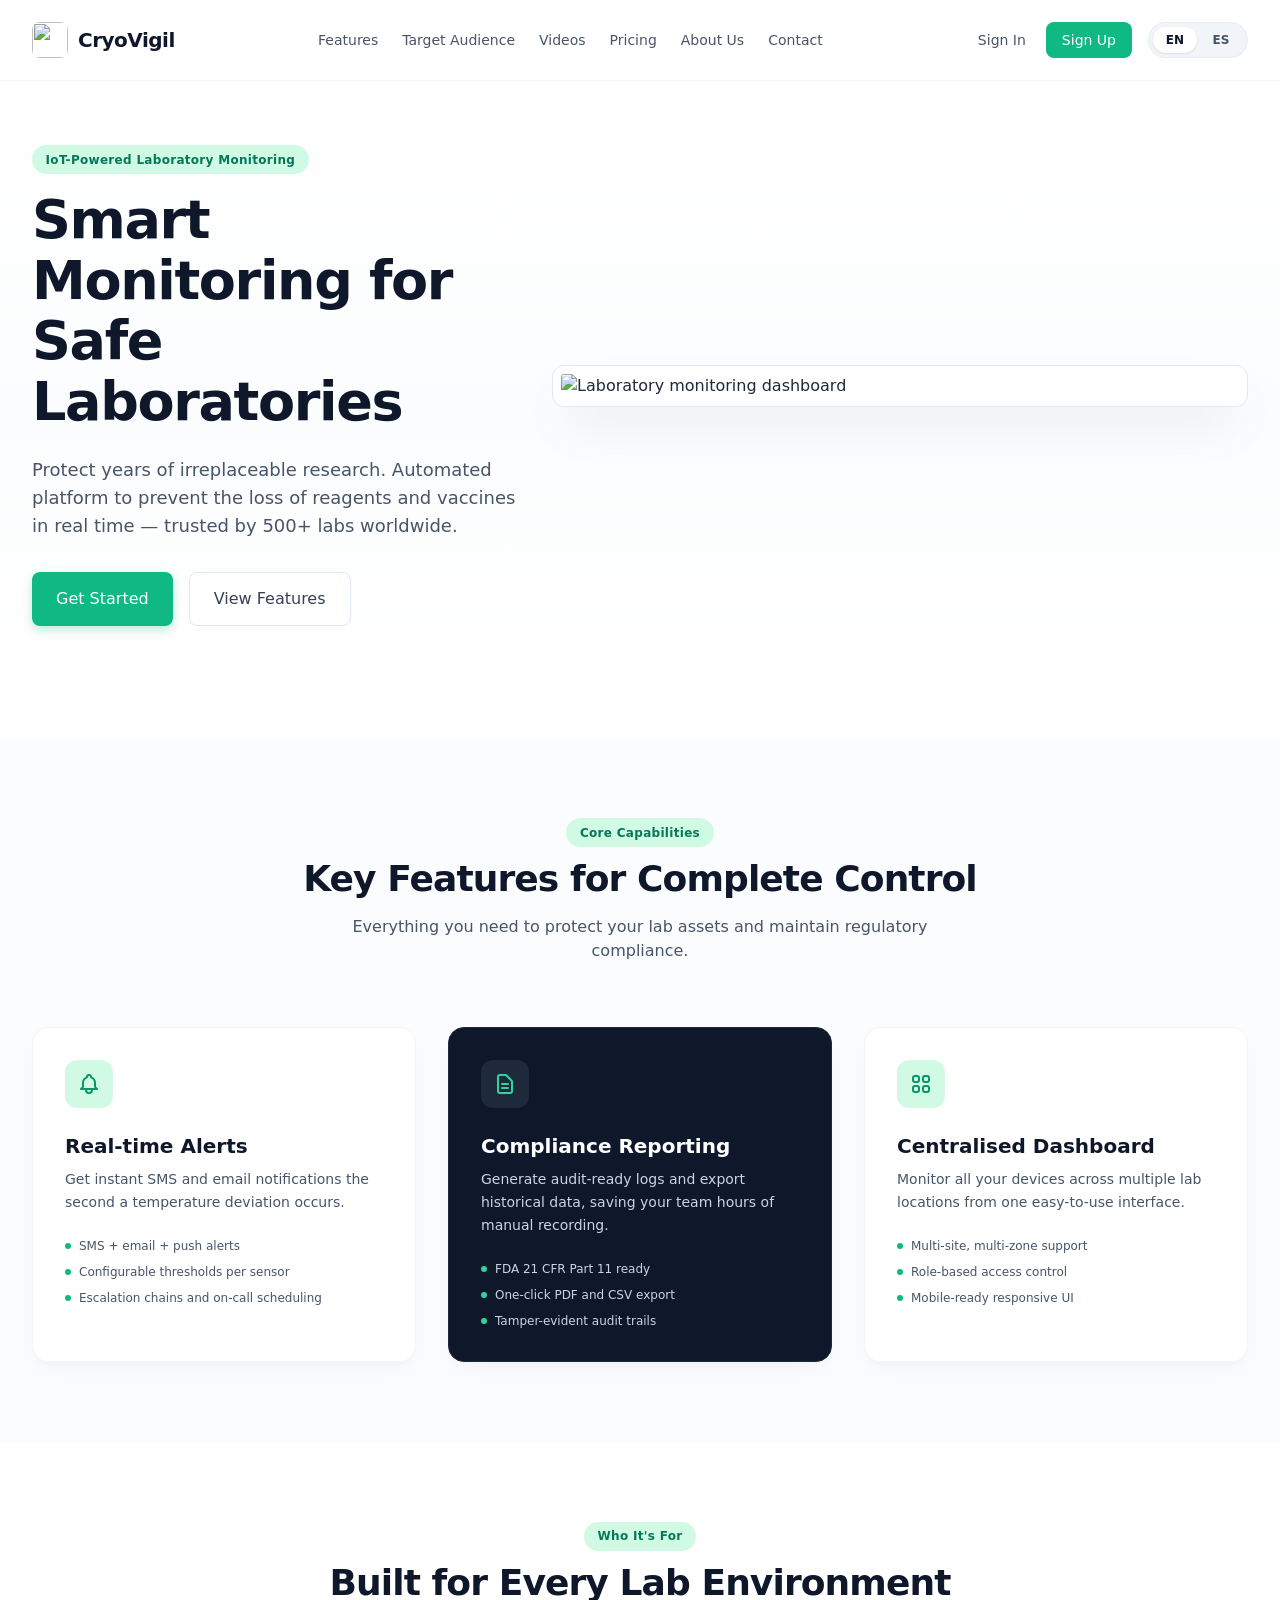
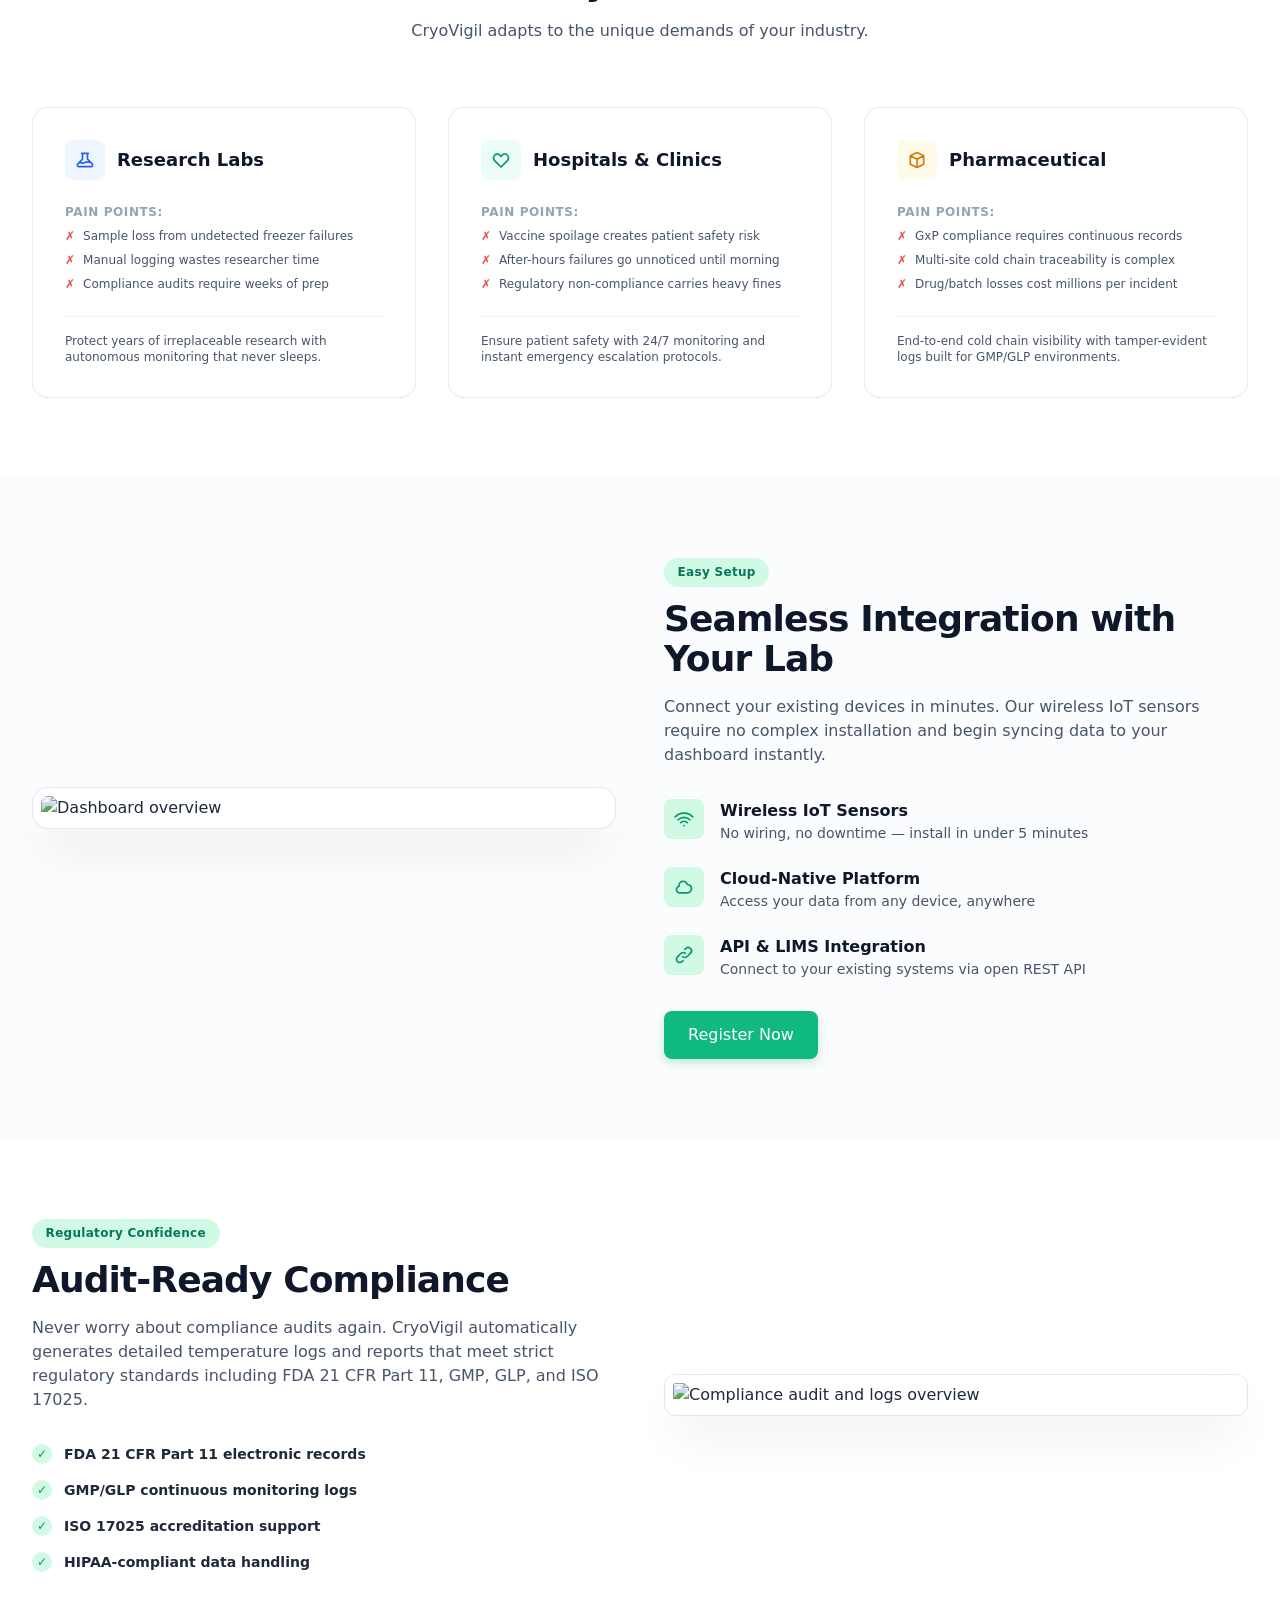
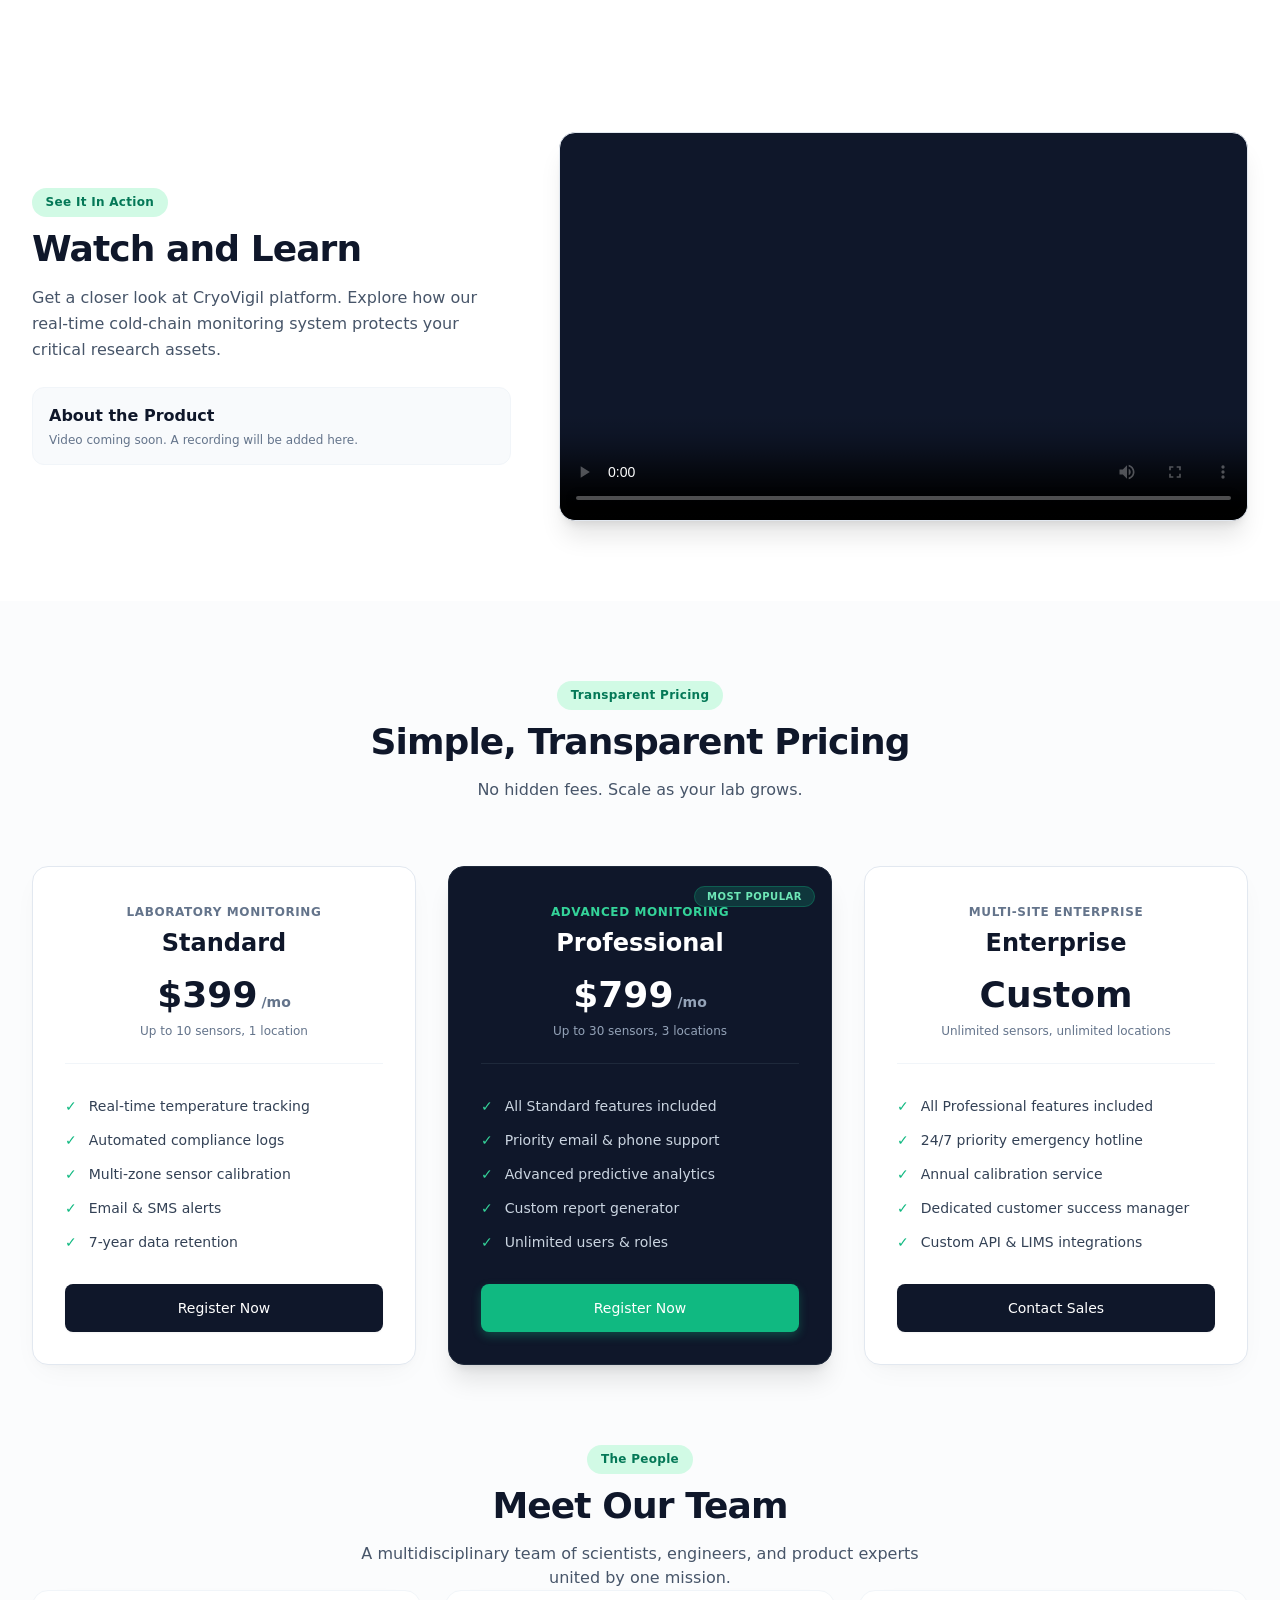
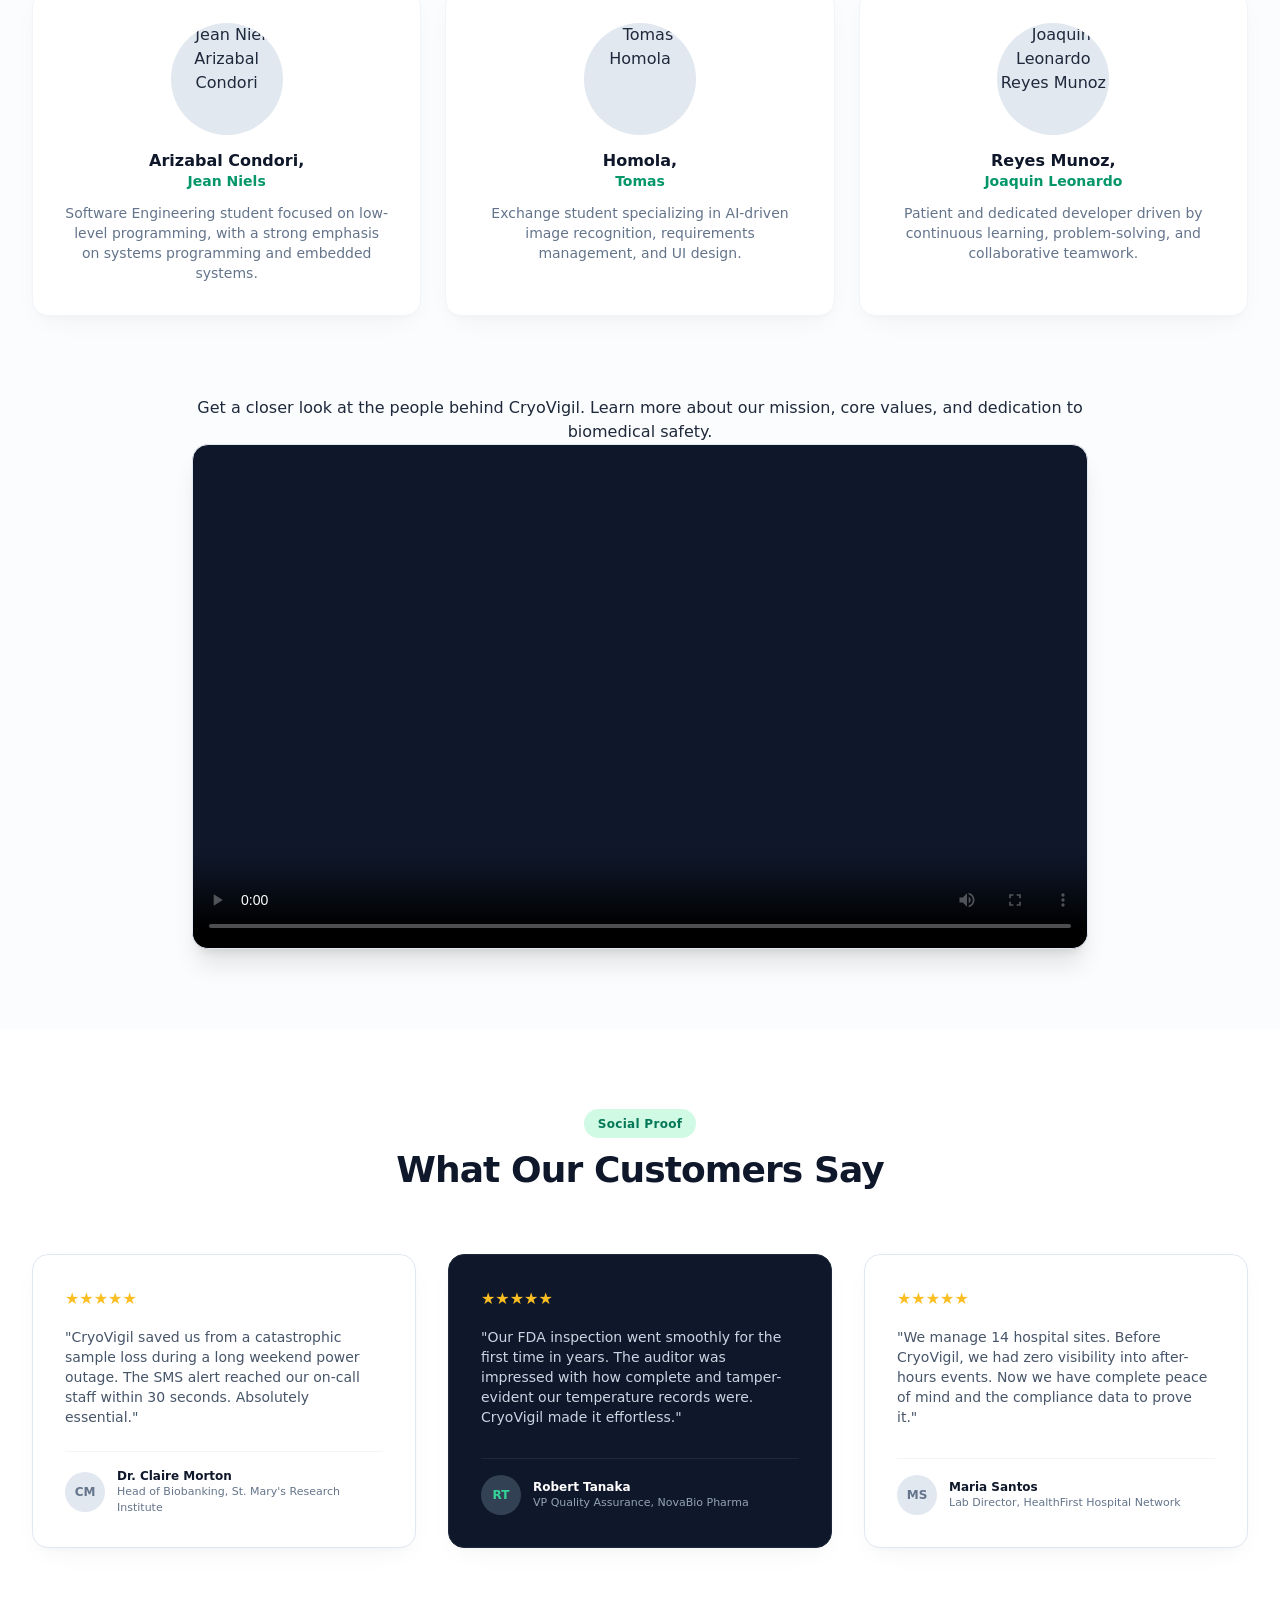
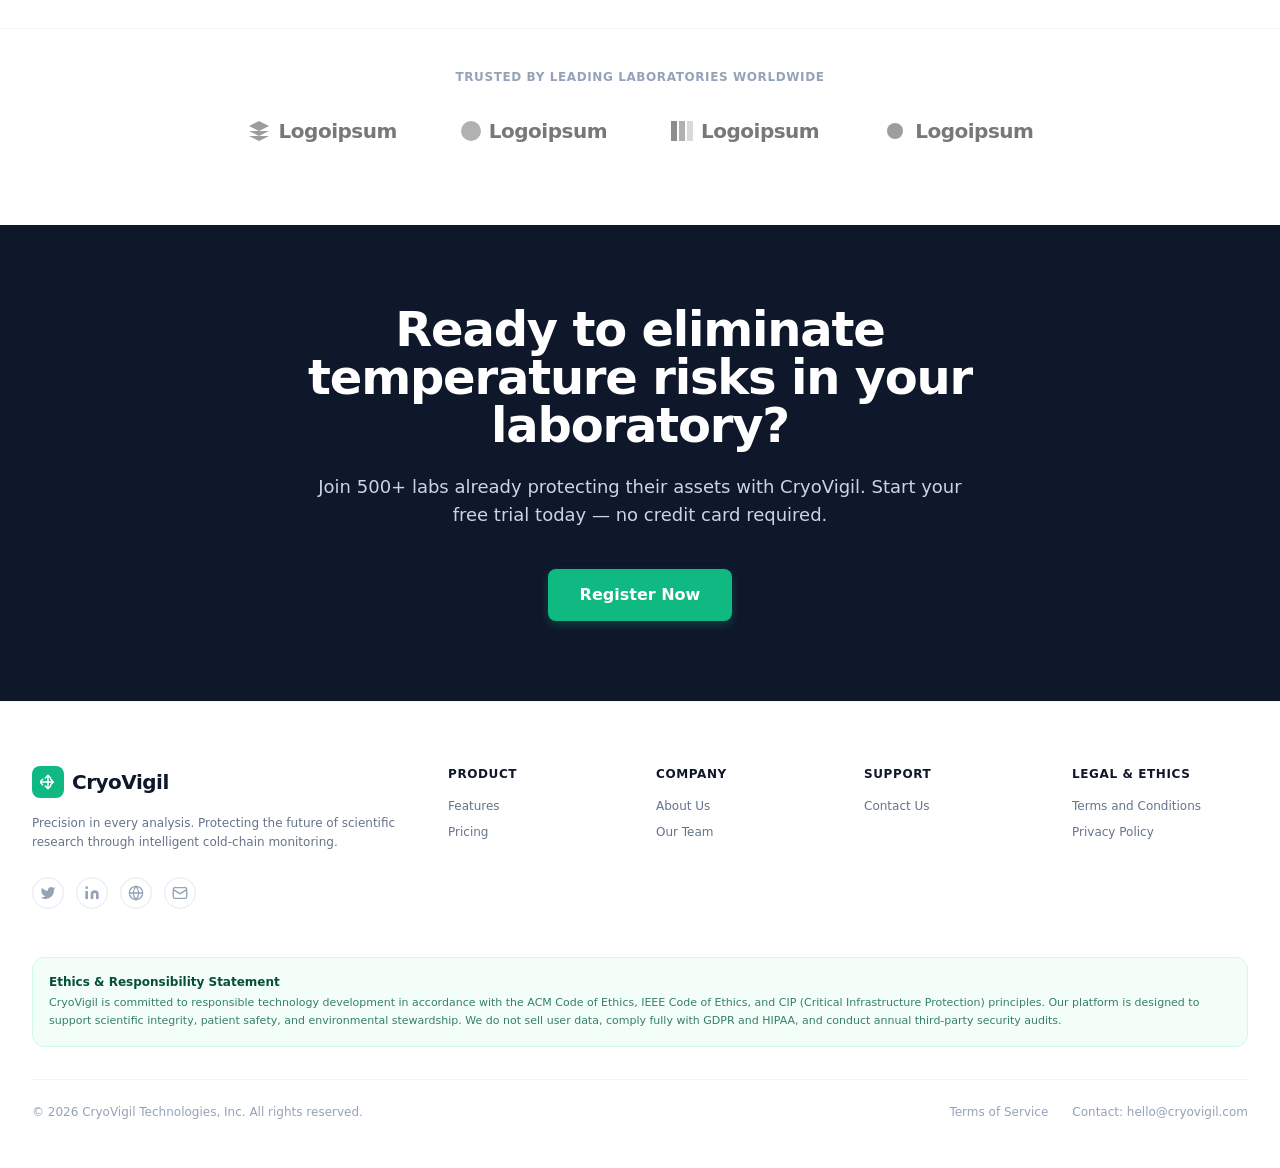
==== commit cbb6fdf2: "refactor(team-video): simplify layout and improve text alignment for better presentation" ====
--- a/index.html
+++ b/index.html
@@ -90,10 +90,10 @@
             >About Us</a
           >
           <a
-            class="hover:text-brand-600 transition-colors"
-            href="#contact"
-            data-i18n="nav_contact"
-            >Contact</a
+                  class="hover:text-brand-600 transition-colors"
+                  href="contact.html"
+                  data-i18n="nav_contact"
+          >Contact</a
           >
         </nav>
         <!-- Language Toggle & CTA -->
@@ -197,10 +197,10 @@
           >About Us</a
         >
         <a
-          class="block py-2 text-slate-600 font-medium"
-          href="#contact"
-          data-i18n="nav_contact"
-          >Contact</a
+                class="hover:text-brand-600 transition-colors"
+                href="contact.html"
+                data-i18n="nav_contact"
+        >Contact</a
         >
         <div class="flex gap-3 border-t border-slate-100 pt-4">
           <a
@@ -1422,54 +1422,26 @@
       <!-- END: TeamSection -->
       <!-- BEGIN: TeamVideoSection -->
       <section class="py-20 bg-slate-50/50" data-purpose="team-video-demonstration">
-        <div class="max-w-7xl mx-auto px-4 sm:px-6 lg:px-8">
-          <div class="grid grid-cols-1 lg:grid-cols-12 gap-12 items-center">
-            <!-- Video a la izquierda -->
-            <div class="lg:col-span-7 order-2 lg:order-1">
-              <div
-                      class="rounded-2xl overflow-hidden border border-slate-200 bg-slate-900 shadow-xl"
-              >
-                <video
-                        class="w-full aspect-video object-cover"
-                        controls
-                        preload="none"
-                        poster="assets/img/member1.png"
-                        aria-label="CryoVigil team video player"
-                        data-i18n-aria-label="video_team_aria"
-                ></video>
-              </div>
-            </div>
-            <!-- Texto explicativo a la derecha -->
-            <div class="lg:col-span-5 text-left order-1 lg:order-2">
-              <span class="badge-pill mb-3 inline-block" data-i18n="team_video_badge"
-              >Meet Us</span
-              >
-              <h2
-                      class="text-3xl sm:text-4xl font-bold text-slate-900 tracking-tight mb-4"
-                      data-i18n="team_video_title"
-              >
-                About the Team
-              </h2>
-              <p
-                      class="text-slate-600 mb-6 text-base leading-relaxed"
-                      data-i18n="team_video_subtitle"
-              >
-                Get a closer look at the people behind CryoVigil. Learn more about our mission, core values, and dedication to biomedical safety.
-              </p>
-              <div class="p-4 rounded-xl bg-white border border-slate-100 shadow-sm">
-                <h3
-                        class="text-base font-bold text-slate-900 mb-1"
-                        data-i18n="videos_card2_title"
-                >
-                  About the Team
-                </h3>
-                <p
-                        class="text-xs text-slate-500"
-                        data-i18n="videos_unavailable"
-                >
-                  Video coming soon. A recording will be added here.
-                </p>
-              </div>
+        <div class="max-w-5xl mx-auto px-4 sm:px-6 lg:px-8 text-center">
+          <p
+                  class="team-video-lead"
+                  data-i18n="team_video_subtitle"
+          >
+            Get a closer look at the people behind CryoVigil. Learn more about our mission, core values, and dedication to biomedical safety.
+          </p>
+
+          <div class="max-w-4xl mx-auto">
+            <div
+                    class="rounded-2xl overflow-hidden border border-slate-200 bg-slate-900 shadow-xl"
+            >
+              <video
+                      class="w-full aspect-video object-cover"
+                      controls
+                      preload="none"
+                      poster="assets/img/member1.png"
+                      aria-label="CryoVigil team video player"
+                      data-i18n-aria-label="video_team_aria"
+              ></video>
             </div>
           </div>
         </div>
@@ -1895,7 +1867,7 @@
               <li>
                 <a
                   class="hover:text-slate-900 transition-colors"
-                  href="mailto:hello@cryovigil.com"
+                  href="contact.html"
                   data-i18n="footer_link_contact_us"
                   >Contact Us</a
                 >
@@ -1952,26 +1924,26 @@
         </div>
         <!-- Bottom Bar -->
         <div
-          class="pt-6 border-t border-slate-100 flex flex-col sm:flex-row justify-between items-center gap-4 text-xs text-slate-400"
-        >
-          <p data-i18n="footer_copyright">
-            © 2026 CryoVigil Technologies, Inc. All rights reserved.
-          </p>
-          <div class="flex items-center gap-6">
-            <a
-              class="hover:text-slate-600 transition-colors"
-              href="terms.html"
-              data-i18n="footer_bottom_terms"
-              >Terms of Service</a
-            >
-            <a
-              class="hover:text-slate-600 transition-colors"
-              href="mailto:hello@cryovigil.com"
-              data-i18n="footer_bottom_contact"
-              >Contact: hello@cryovigil.com</a
-            >
-          </div>
+              class="pt-6 border-t border-slate-100 flex flex-col sm:flex-row justify-between items-center gap-4 text-xs text-slate-400"
+      >
+        <p data-i18n="footer_copyright">
+          © 2026 CryoVigil Technologies, Inc. All rights reserved.
+        </p>
+        <div class="flex items-center gap-6">
+          <a
+                  class="hover:text-slate-600 transition-colors"
+                  href="terms.html"
+                  data-i18n="footer_bottom_terms"
+          >Terms of Service</a
+          >
+          <a
+                  class="hover:text-slate-600 transition-colors"
+                  href="contact.html"
+                  data-i18n="footer_bottom_contact"
+          >Contact: hello@cryovigil.com</a
+          >
         </div>
+      </div>
       </div>
     </footer>
     <!-- END: MainFooter -->
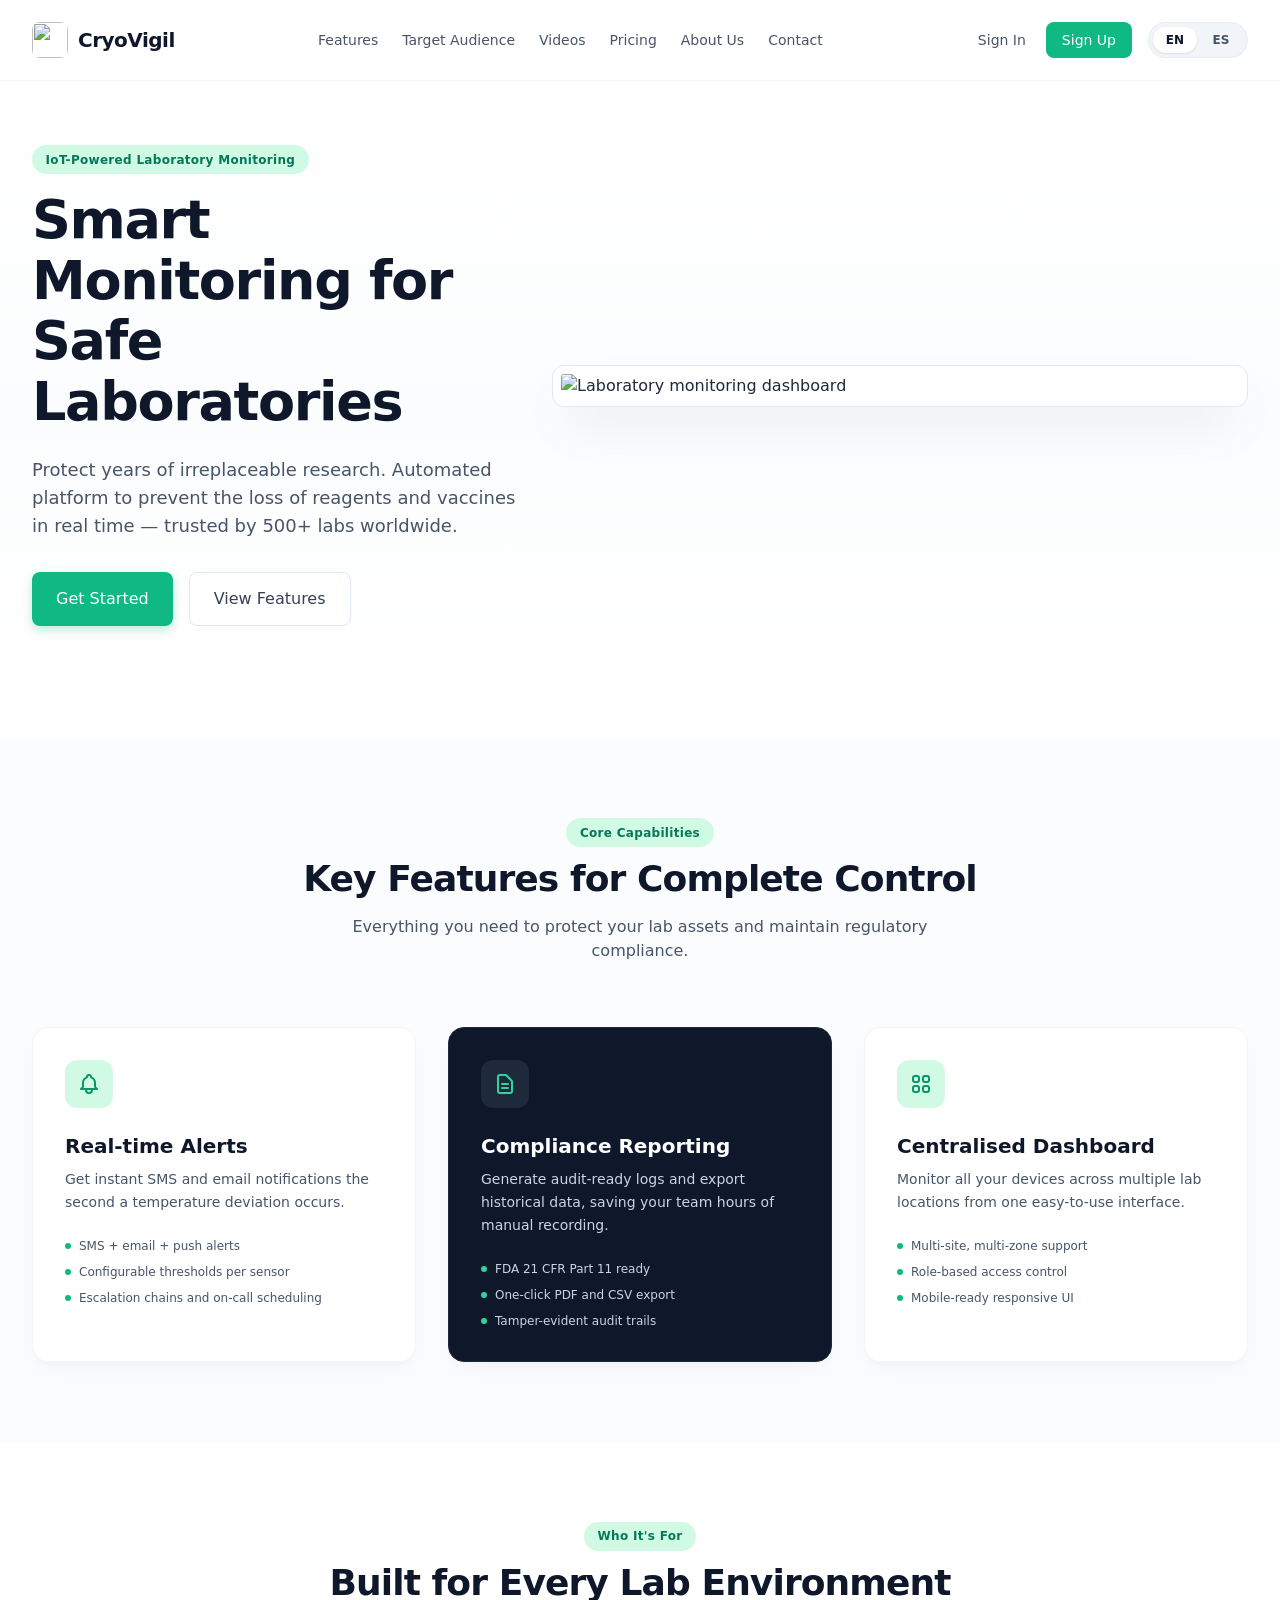
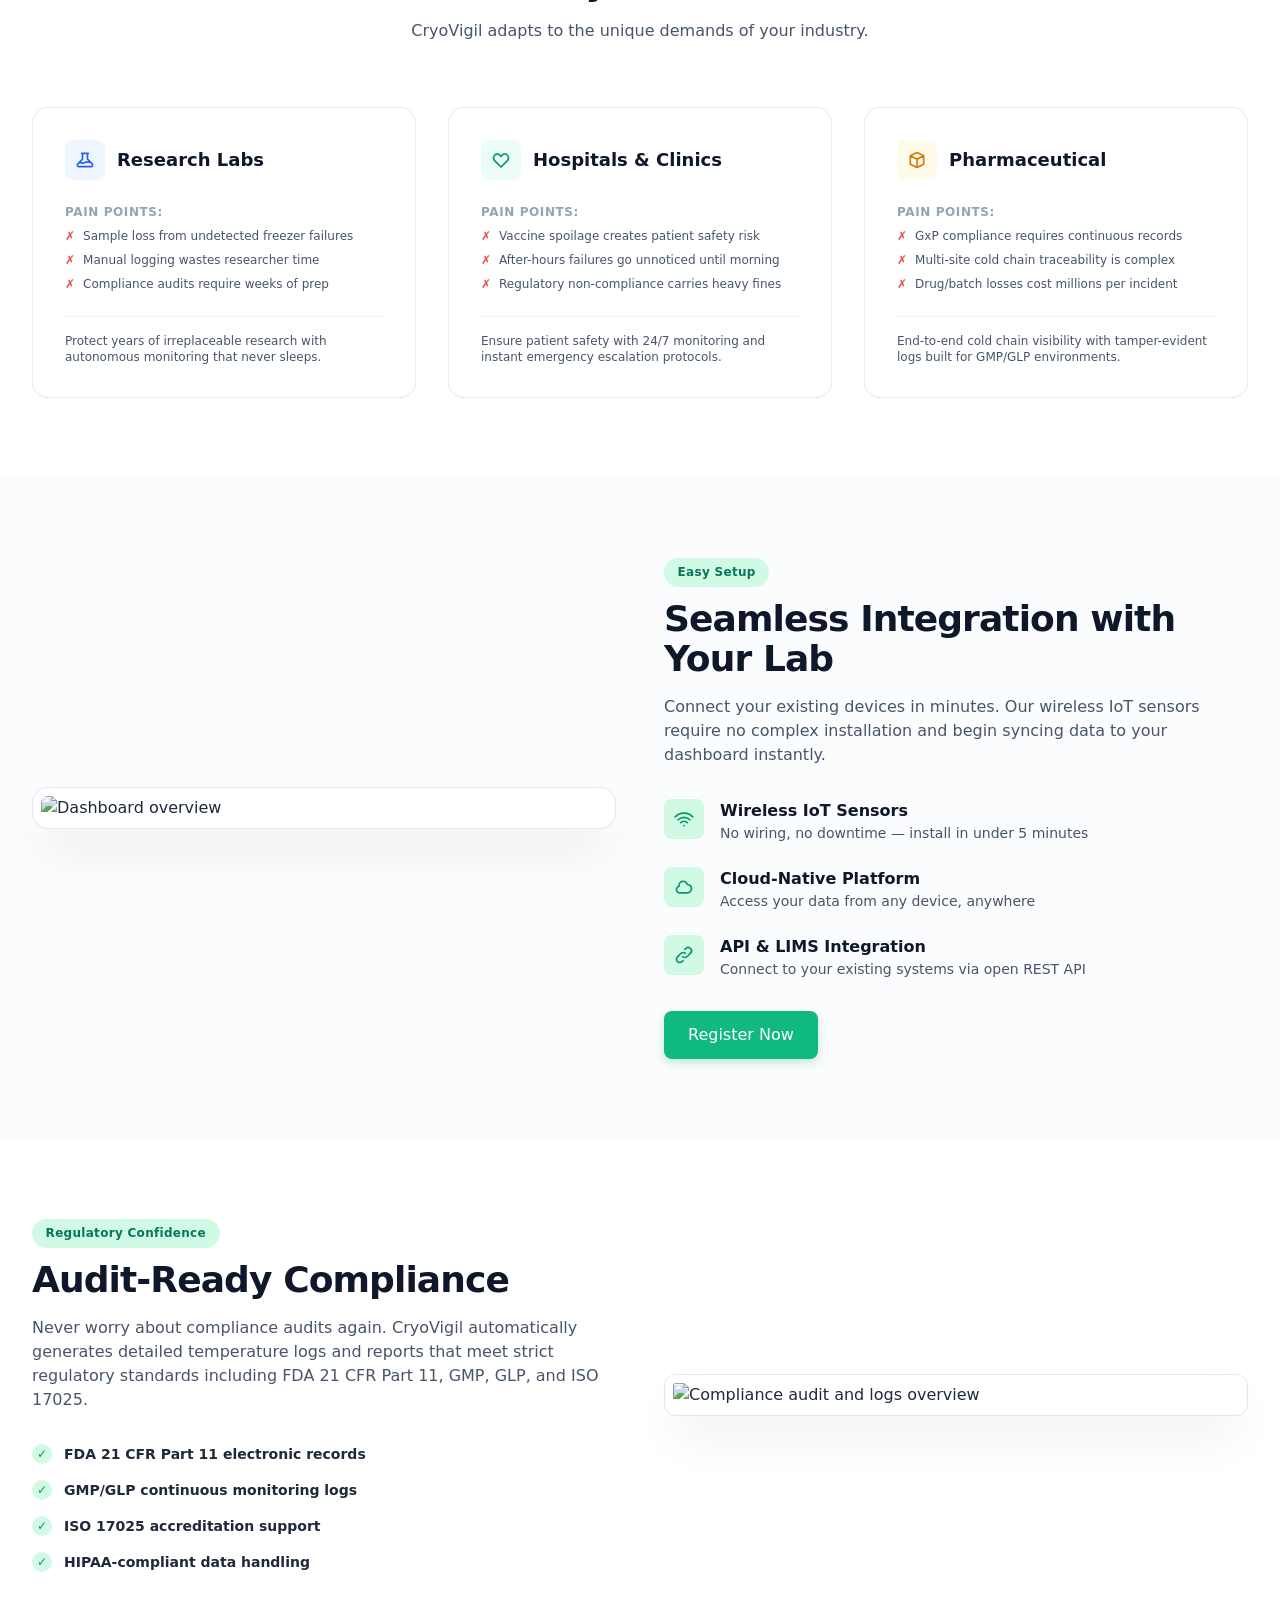
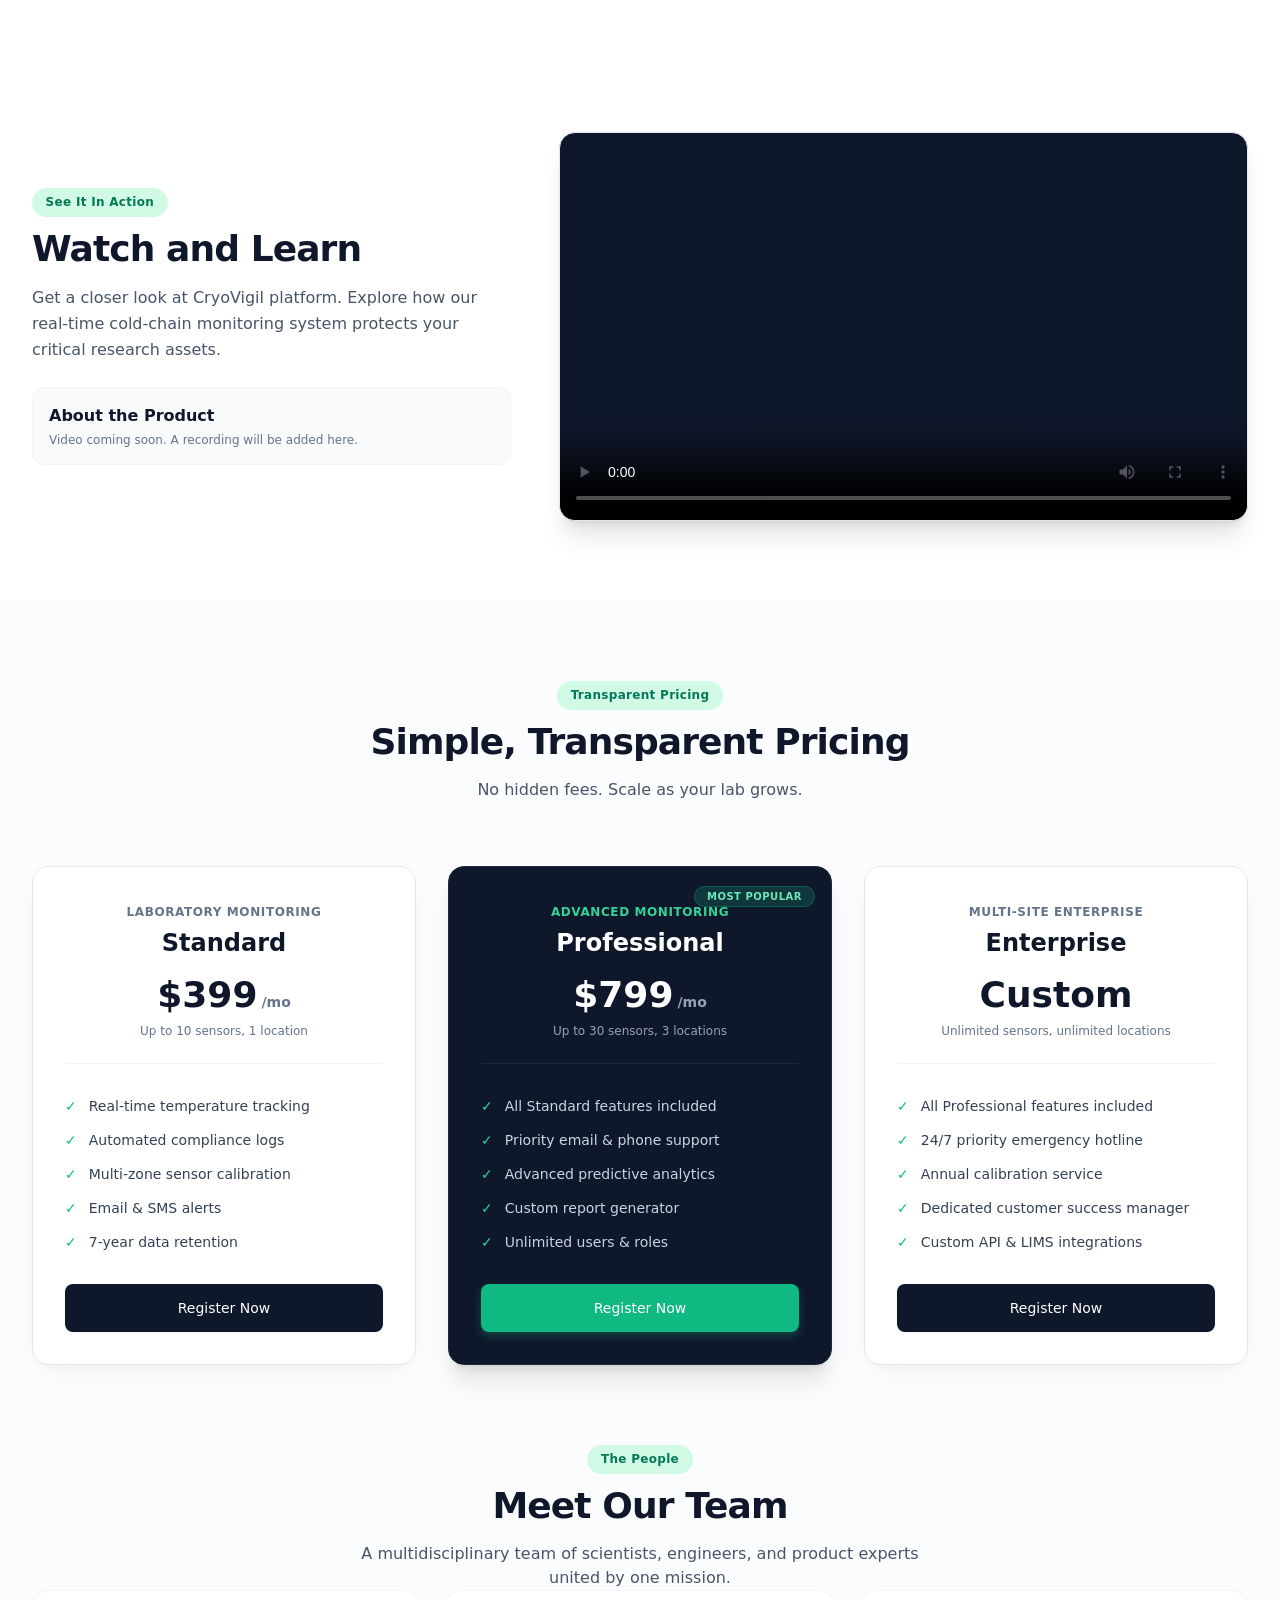
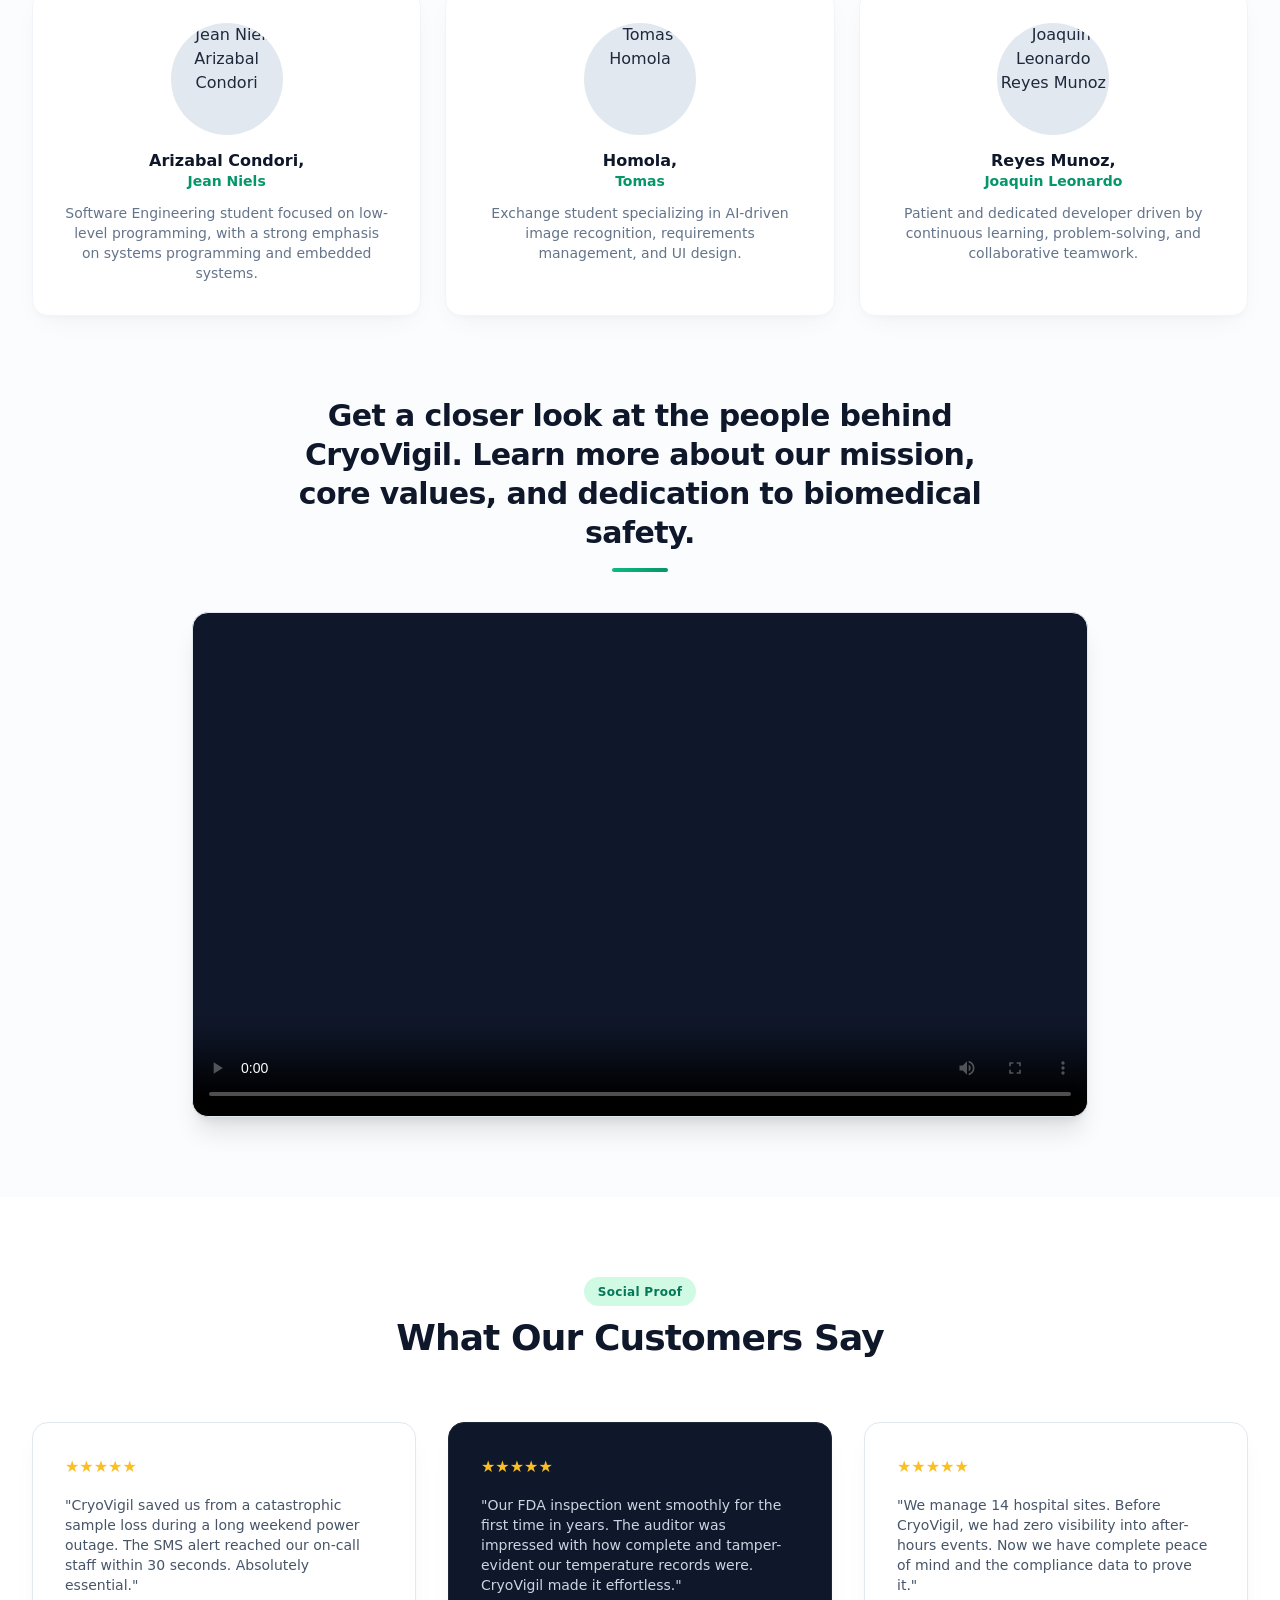
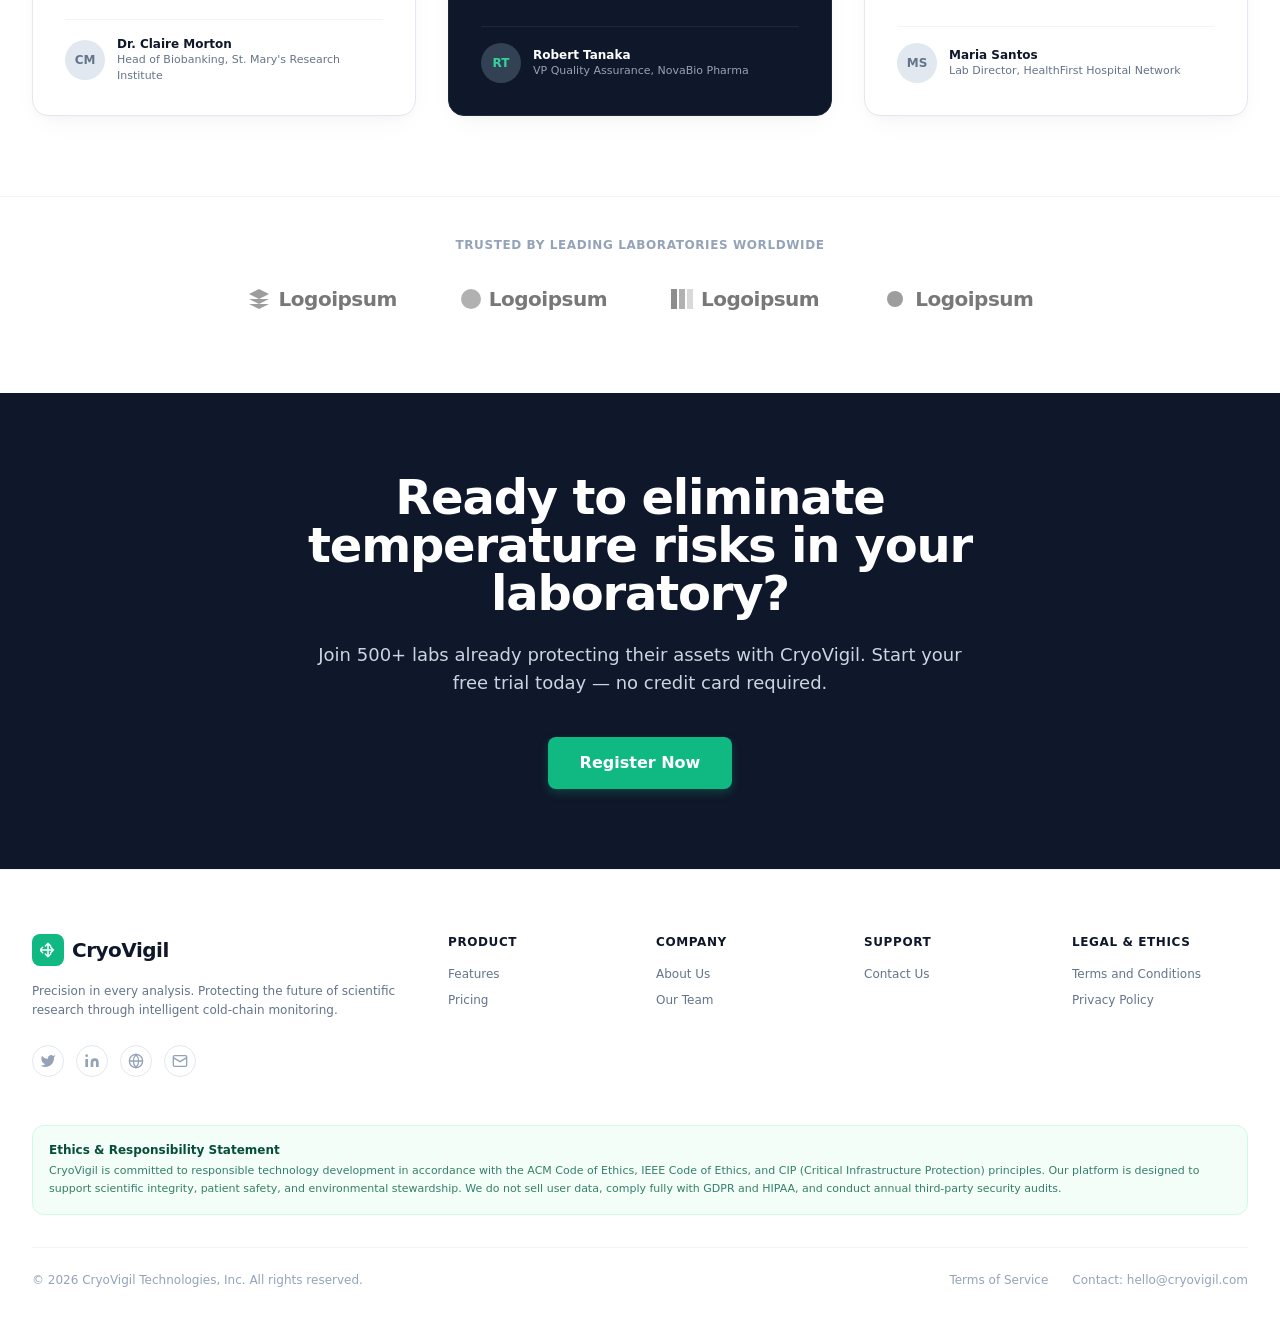
==== commit a9338e17: "chore: update all references from web-app-tst to cryovigil-frontend" ====
--- a/index.html
+++ b/index.html
@@ -101,13 +101,13 @@
           <div class="hidden md:flex items-center gap-2">
             <a
               class="px-3 py-2 text-sm font-medium text-slate-600 hover:text-brand-600 transition-colors"
-              href="https://web-app-tst.web.app/login"
+              href="https://cryovigil-frontend.onrender.com"
               data-i18n="nav_sign_in"
               >Sign In</a
             >
             <a
               class="inline-flex items-center justify-center px-4 py-2 rounded-lg bg-brand-500 text-white text-sm font-medium hover:bg-brand-600 transition-colors"
-              href="https://web-app-tst.web.app"
+              href="https://cryovigil-frontend.onrender.com"
               data-i18n="nav_sign_up"
               >Sign Up</a
             >
@@ -205,13 +205,13 @@
         <div class="flex gap-3 border-t border-slate-100 pt-4">
           <a
             class="flex-1 text-center py-2 rounded-lg border border-slate-200 text-slate-700 font-medium"
-            href="https://web-app-tst.web.app/login"
+            href="https://cryovigil-frontend.onrender.com"
             data-i18n="nav_sign_in"
             >Sign In</a
           >
           <a
             class="flex-1 text-center py-2 rounded-lg bg-brand-500 text-white font-medium"
-            href="https://web-app-tst.web.app"
+            href="https://cryovigil-frontend.onrender.com"
             data-i18n="nav_sign_up"
             >Sign Up</a
           >
@@ -252,7 +252,7 @@
               <div class="flex flex-col sm:flex-row gap-4">
                 <a
                   class="inline-flex justify-center items-center px-6 py-3.5 rounded-lg bg-brand-500 text-white font-medium hover:bg-brand-600 transition-colors shadow-sm shadow-brand-500/25"
-                  href="https://web-app-tst.web.app"
+                  href="https://cryovigil-frontend.onrender.com"
                   data-i18n="hero_cta_explore"
                 >
                   Get Started
@@ -851,7 +851,7 @@
               </div>
               <a
                 class="inline-flex justify-center items-center px-6 py-3 rounded-lg bg-brand-500 text-white font-medium hover:bg-brand-600 transition-colors shadow-sm shadow-brand-500/25"
-                href="https://web-app-tst.web.app"
+                href="https://cryovigil-frontend.onrender.com"
                 data-i18n="integration_cta"
               >
                 Register Now
@@ -1110,7 +1110,7 @@
               </div>
               <a
                       class="w-full py-3.5 rounded-lg bg-slate-900 hover:bg-slate-800 text-white font-medium text-sm transition-colors shadow-sm text-center"
-                      href="https://web-app-tst.web.app/subscribe/standard"
+                      href="https://cryovigil-frontend.onrender.com"
                       data-i18n="pricing_plan1_cta"
               >
                 Register Now
@@ -1192,7 +1192,7 @@
               </div>
               <a
                       class="w-full py-3.5 rounded-lg bg-brand-500 hover:bg-brand-600 text-white font-medium text-sm transition-colors shadow-sm shadow-brand-500/30 text-center"
-                      href="https://web-app-tst.web.app/subscribe/professional"
+                      href="https://cryovigil-frontend.onrender.com"
                       data-i18n="pricing_plan2_cta"
               >
                 Register Now
@@ -1265,10 +1265,10 @@
               </div>
               <a
                       class="w-full py-3.5 rounded-lg bg-slate-900 hover:bg-slate-800 text-white font-medium text-sm transition-colors shadow-sm text-center"
-                      href="https://web-app-tst.web.app/contact-sales"
+                      href="https://cryovigil-frontend.onrender.com"
                       data-i18n="pricing_plan3_cta"
               >
-                Contact Sales
+                Register Now
               </a>
             </div>
           </div>
@@ -1687,7 +1687,7 @@
           <div class="flex flex-col sm:flex-row gap-4 justify-center">
             <a
               class="inline-flex justify-center items-center px-8 py-3.5 rounded-lg bg-brand-500 text-white font-semibold hover:bg-brand-600 transition-colors shadow-lg shadow-brand-500/25"
-              href="https://web-app-tst.web.app"
+              href="https://cryovigil-frontend.onrender.com"
               data-i18n="final_cta_trial"
             >
               Register Now
--- a/css/style.css
+++ b/css/style.css
@@ -1346,3 +1346,28 @@
     padding-inline: 1rem;
   }
 }
+.team-video-lead {
+  max-width: 44rem;
+  margin: 0 auto 2.5rem;
+  color: var(--slate-900);
+  font-size: 1.5rem;
+  font-weight: 700;
+  line-height: 1.3;
+  letter-spacing: -0.02em;
+}
+
+.team-video-lead::after {
+  content: "";
+  display: block;
+  width: 3.5rem;
+  height: 0.25rem;
+  margin: 1rem auto 0;
+  border-radius: 9999px;
+  background: linear-gradient(90deg, var(--brand-500), var(--brand-600));
+}
+
+@media (min-width: 640px) {
+  .team-video-lead {
+    font-size: 1.875rem;
+  }
+}
